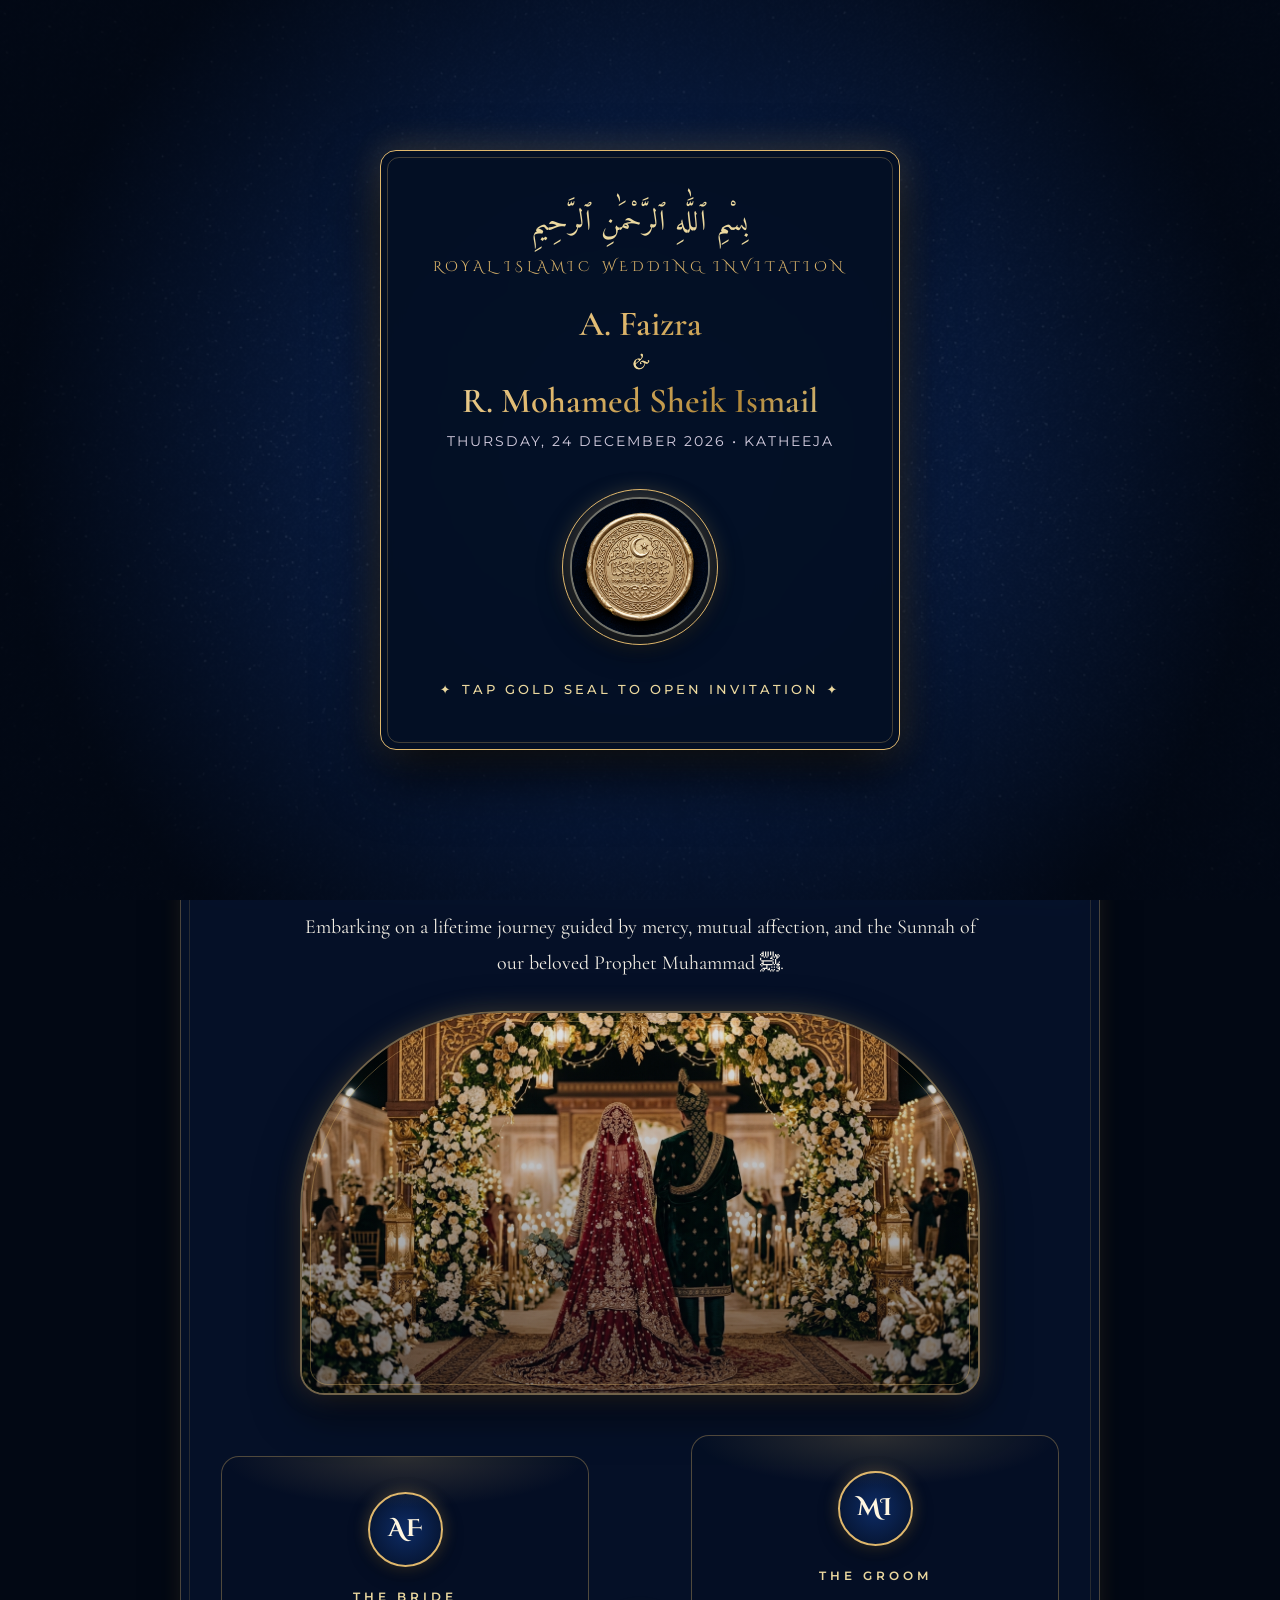
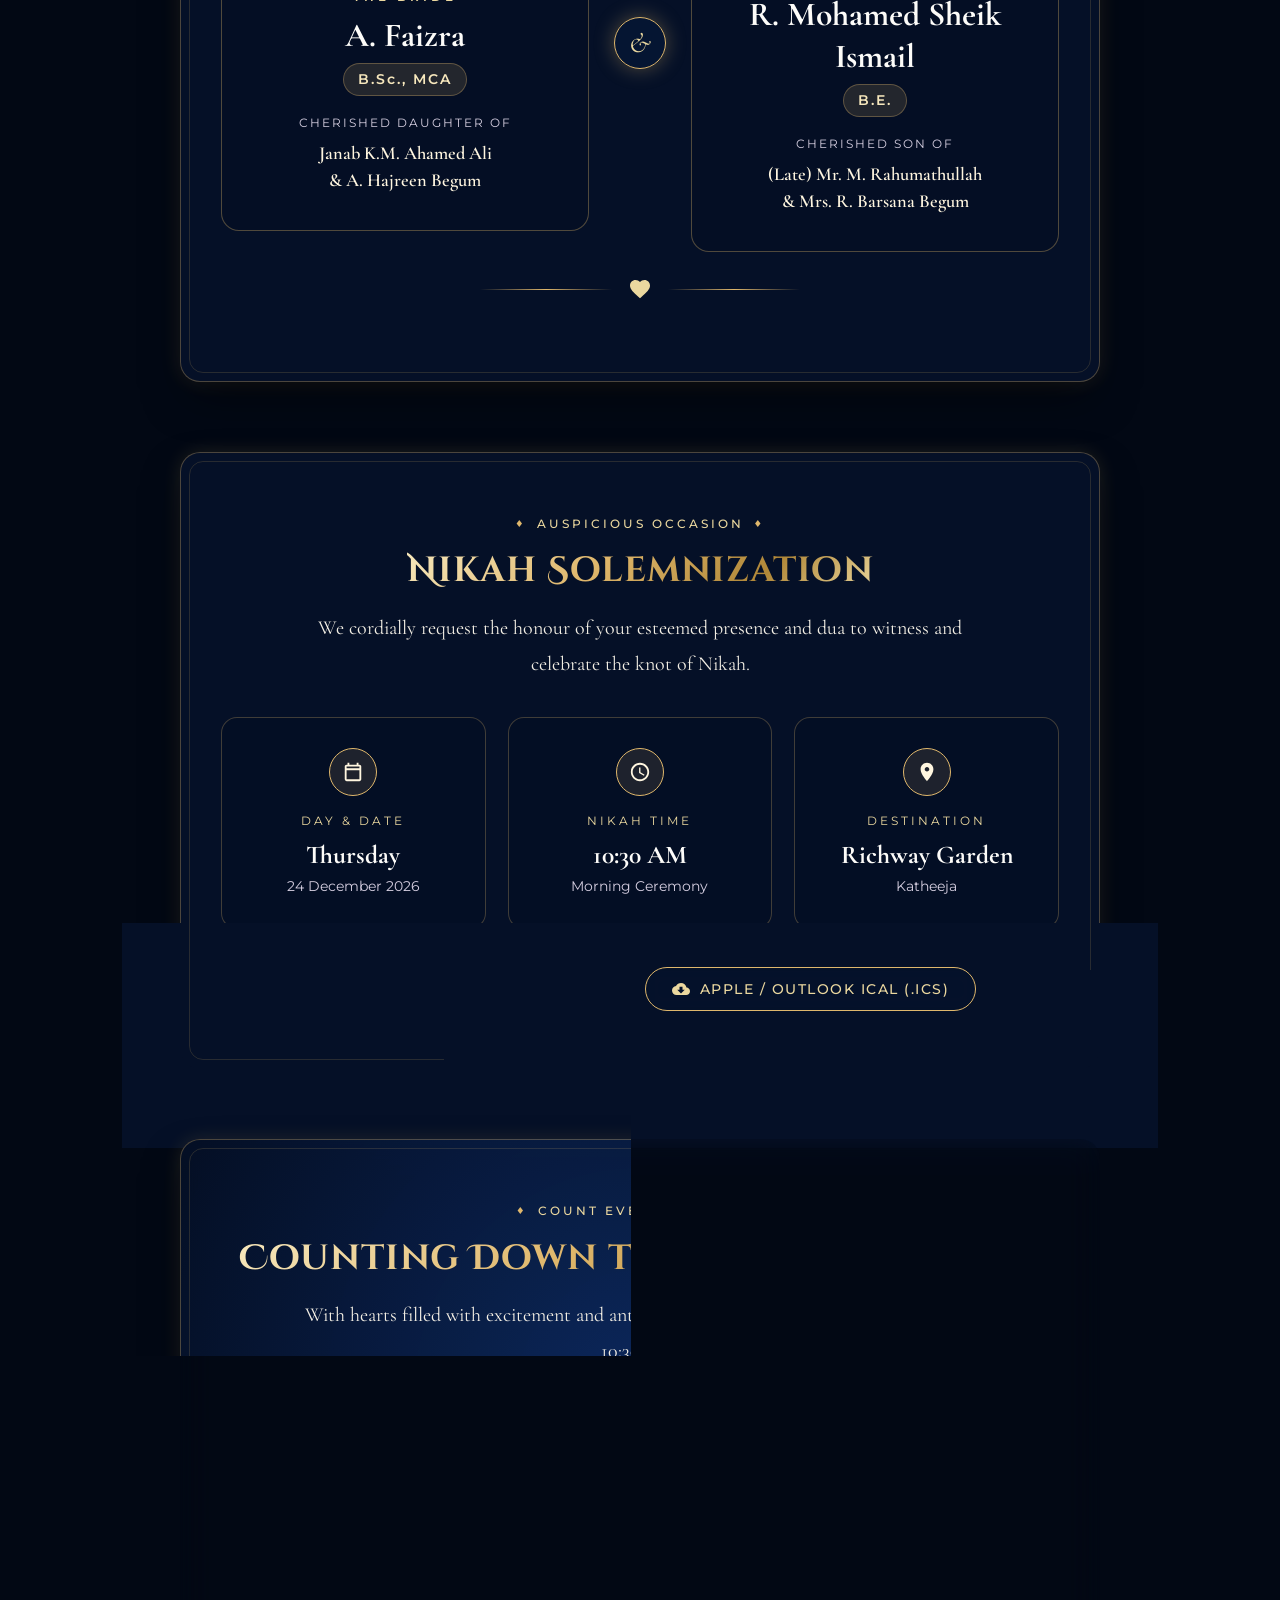
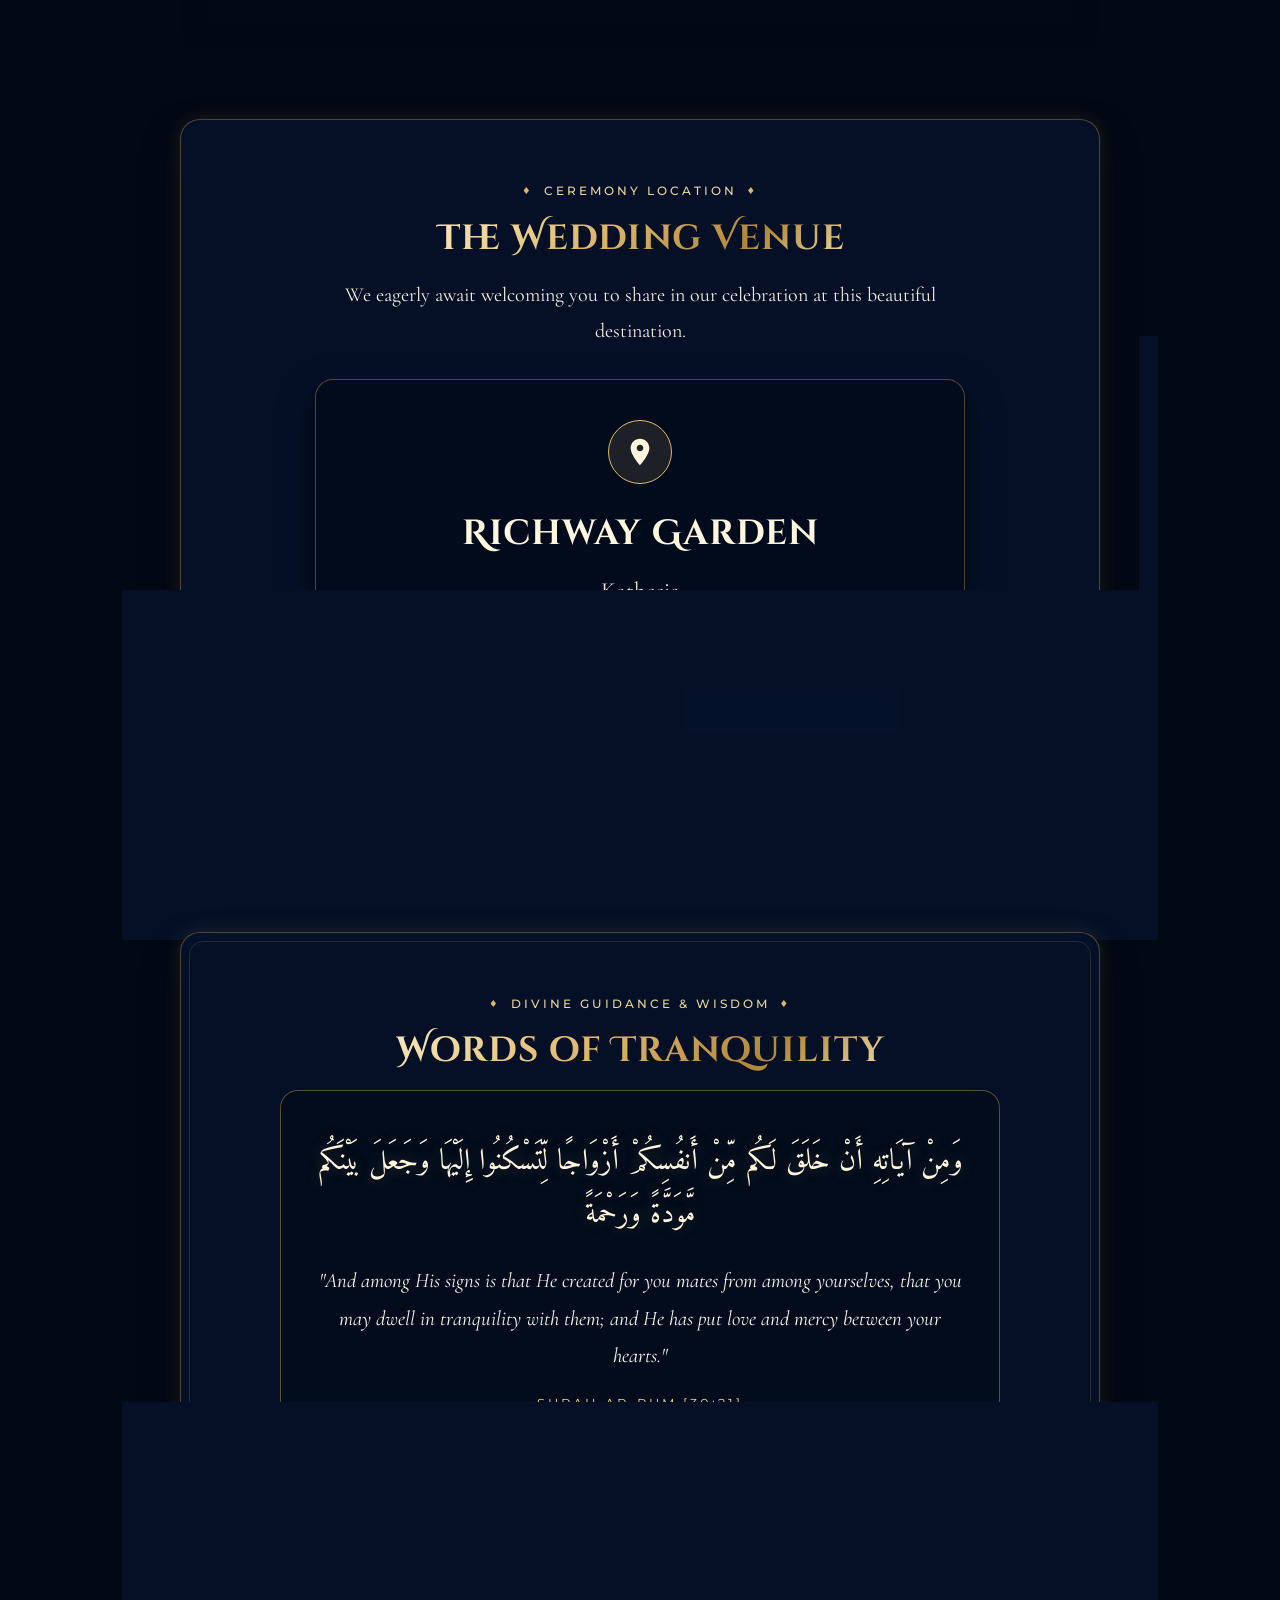
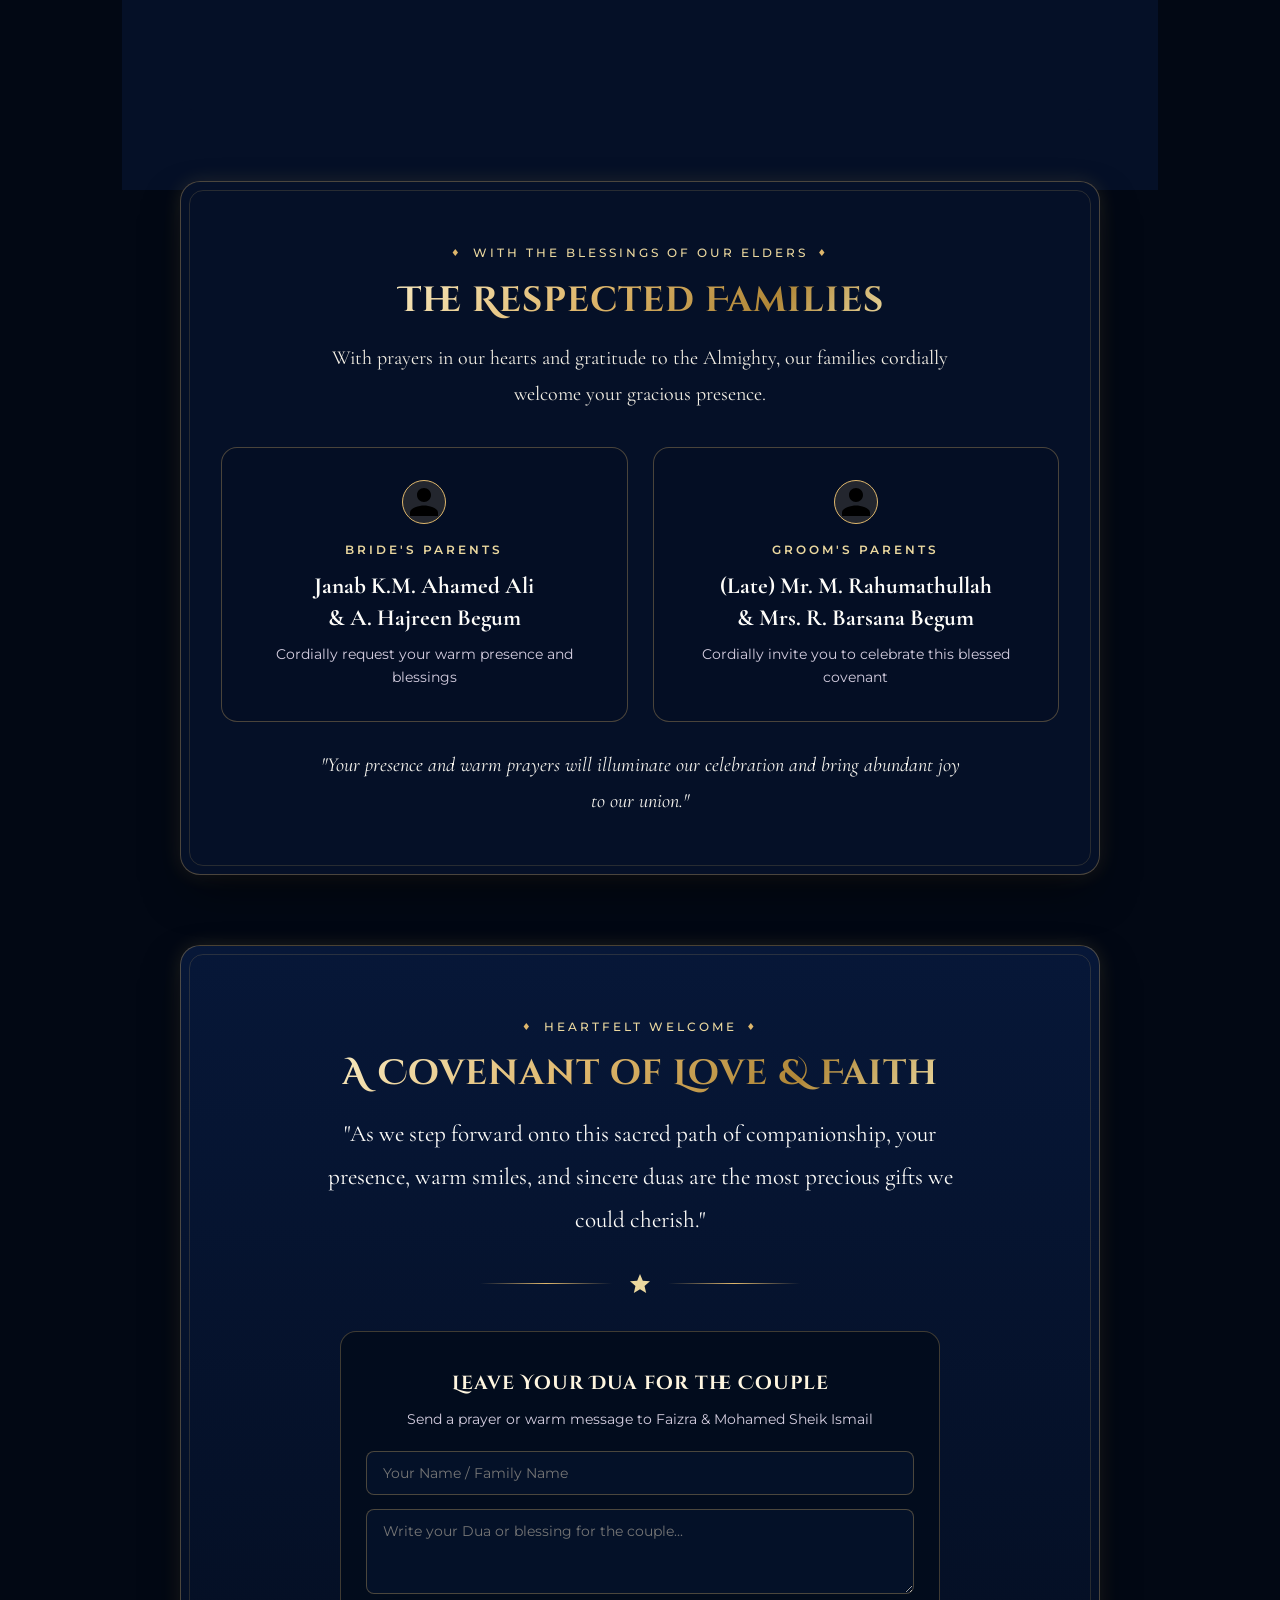
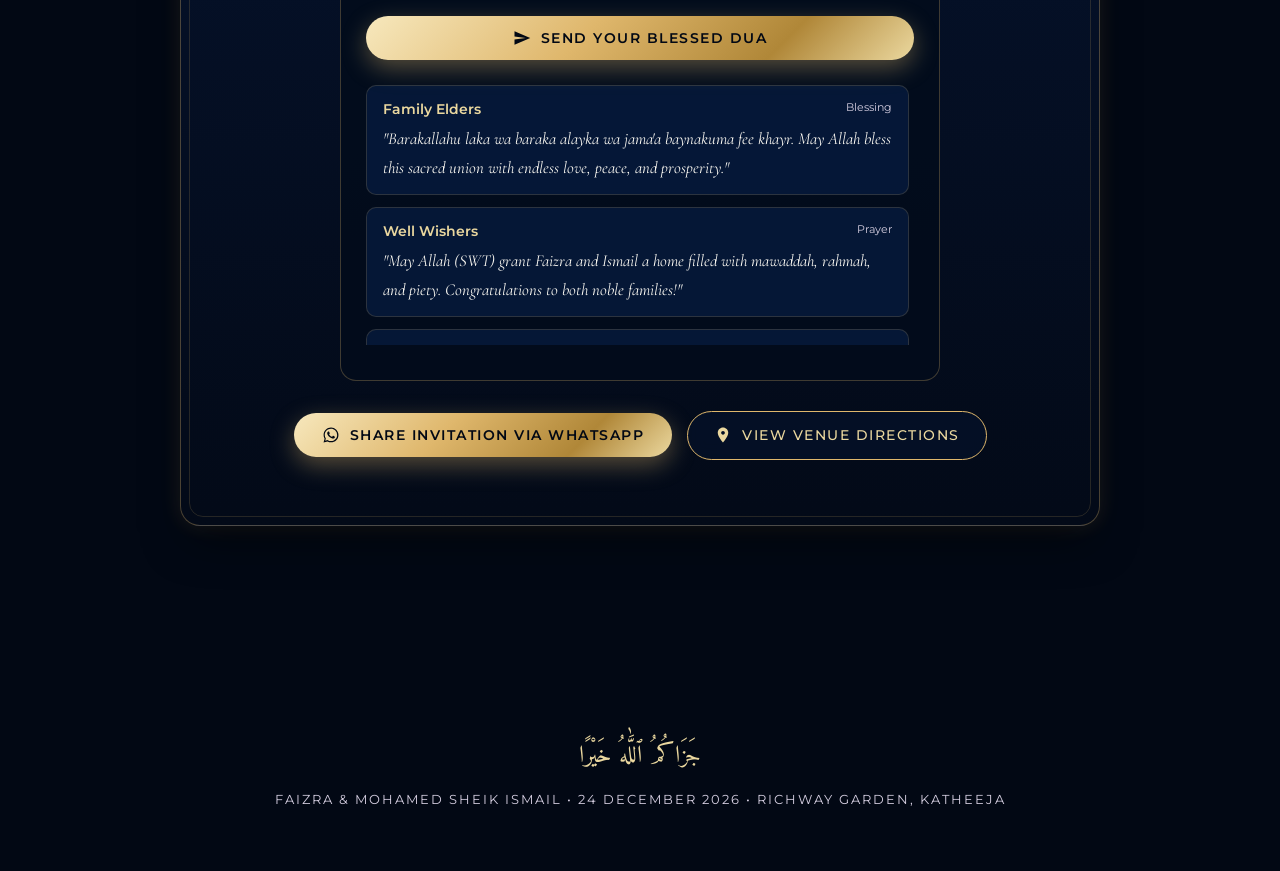
==== index.html @ 369d9fc8 "Update WhatsApp Open Graph preview metadata and image" ====
<!DOCTYPE html>
<html lang="en" dir="ltr">
<head>
  <meta charset="UTF-8">
  <meta name="viewport" content="width=device-width, initial-scale=1.0">
  <title>A. Faizra &amp; R. Mohamed Sheik Ismail | Wedding Invitation</title>
  
  <!-- Primary Meta Tags -->
  <meta name="title" content="A. Faizra &amp; R. Mohamed Sheik Ismail | Wedding Invitation">
  <meta name="description" content="With the blessings of Allah, we invite you to celebrate our Nikah on 24 December 2026 at 10:30 AM.">
  <meta name="theme-color" content="#031a14">

  <!-- Open Graph / WhatsApp / Facebook Preview Metadata -->
  <meta property="og:site_name" content="Faizra &amp; Mohamed Sheik Ismail Nikah Invitation">
  <meta property="og:type" content="website">
  <meta property="og:url" content="https://faizsheikinvitation.vercel.app/">
  <meta property="og:title" content="A. Faizra &amp; R. Mohamed Sheik Ismail | Wedding Invitation">
  <meta property="og:description" content="With the blessings of Allah, we invite you to celebrate our Nikah on 24 December 2026 at 10:30 AM.">
  <meta property="og:image" content="https://faizsheikinvitation.vercel.app/assets/og_preview.jpg">
  <meta property="og:image:secure_url" content="https://faizsheikinvitation.vercel.app/assets/og_preview.jpg">
  <meta property="og:image:type" content="image/jpeg">
  <meta property="og:image:width" content="1200">
  <meta property="og:image:height" content="675">
  <meta property="og:image:alt" content="A. Faizra &amp; R. Mohamed Sheik Ismail | Wedding Invitation">

  <!-- Twitter / X Card Metadata -->
  <meta name="twitter:card" content="summary_large_image">
  <meta name="twitter:url" content="https://faizsheikinvitation.vercel.app/">
  <meta name="twitter:title" content="A. Faizra &amp; R. Mohamed Sheik Ismail | Wedding Invitation">
  <meta name="twitter:description" content="With the blessings of Allah, we invite you to celebrate our Nikah on 24 December 2026 at 10:30 AM.">
  <meta name="twitter:image" content="https://faizsheikinvitation.vercel.app/assets/og_preview.jpg">

  <!-- Favicon & Touch Icon -->
  <link rel="icon" href="data:image/svg+xml,<svg xmlns=%22http://www.w3.org/2000/svg%22 viewBox=%220 0 100 100%22><text y=%22.9em%22 font-size=%2290%22>💍</text></svg>">
  <link rel="apple-touch-icon" href="https://faizsheikinvitation.vercel.app/assets/og_preview.jpg">

  <!-- Stylesheet -->
  <link rel="stylesheet" href="styles.css">
</head>
<body>

  <!-- Background Particle Dust Canvas -->
  <canvas id="gold-dust-canvas" aria-hidden="true"></canvas>

  <!-- Luxury Card Border Framing -->
  <div class="card-frame-outer" aria-hidden="true">
    <div class="card-frame-inner">
      <div class="corner-ornament corner-tl"></div>
      <div class="corner-ornament corner-tr"></div>
      <div class="corner-ornament corner-bl"></div>
      <div class="corner-ornament corner-br"></div>
    </div>
  </div>

  <!-- Top Action Bar (Language Switcher & Music Toggle) -->
  <header class="top-action-bar">
    <!-- Language Switcher Tabs: English | தமிழ் | العربية -->
    <div class="lang-switcher" role="tablist" aria-label="Language Selector">
      <button class="lang-tab active" data-lang="en" role="tab" aria-selected="true" type="button">English</button>
      <button class="lang-tab" data-lang="ta" role="tab" aria-selected="false" type="button">தமிழ்</button>
      <button class="lang-tab" data-lang="ar" role="tab" aria-selected="false" type="button">العربية</button>
    </div>

    <!-- Music On/Off Toggle -->
    <button id="music-toggle-btn" class="music-toggle-btn" aria-label="Toggle ambient wedding melody" type="button">
      <span class="music-icon-wrap" aria-hidden="true">
        <span class="sound-waves">
          <span class="sound-bar"></span>
          <span class="sound-bar"></span>
          <span class="sound-bar"></span>
        </span>
      </span>
      <span id="music-btn-text" data-i18n="music_play">Play Music</span>
    </button>
  </header>

  <!-- ==========================================================================
       OPENING EXPERIENCE: ROYAL WAX SEAL ENVELOPE (Tap to Open)
       ========================================================================== -->
  <div id="envelope-overlay" role="dialog" aria-modal="true" aria-label="Wedding Invitation Envelope">
    <div class="envelope-card">
      <div class="envelope-bismillah" lang="ar" dir="rtl">بِسْمِ ٱللَّٰهِ ٱلرَّحْمَٰنِ ٱلرَّحِيمِ</div>
      <p class="envelope-subtitle" data-i18n="envelope_subtitle">Royal Islamic Wedding Invitation</p>
      
      <div class="envelope-names">
        <span data-i18n="bride_name">A. Faizra</span>
        <span class="envelope-and">&amp;</span>
        <span data-i18n="groom_name">R. Mohamed Sheik Ismail</span>
      </div>
      
      <p class="envelope-date-preview" data-i18n="envelope_date_preview">Thursday, 24 December 2026 • Katheeja</p>

      <div class="wax-seal-wrapper" id="wax-seal-btn" role="button" tabindex="0" aria-label="Open the invitation card">
        <div class="wax-seal-pulse"></div>
        <img src="assets/blue_seal.jpg" alt="Royal Gold Nikah Seal" class="wax-seal-img" width="140" height="140">
      </div>

      <div class="wax-seal-tap-hint">
        <span>✦</span> <span data-i18n="envelope_tap_hint">Tap Gold Seal to Open Invitation</span> <span>✦</span>
      </div>
    </div>
  </div>

  <!-- ==========================================================================
       MAIN INVITATION CARD CONTAINER
       ========================================================================== -->
  <main class="invitation-main" id="invitation-content">

    <!-- ------------------------------------------------------------------------
         SECTION 1: BISMILLAH & ROYAL OPENING
         ------------------------------------------------------------------------ -->
    <section class="invitation-section hero-section reveal-item" id="section-bismillah">
      <div class="hero-arch-bg" aria-hidden="true"></div>

      <div class="bismillah-container">
        <!-- Authentic Arabic Bismillah Calligraphy -->
        <div class="bismillah-arabic" lang="ar" dir="rtl">
          بِسْمِ ٱللَّٰهِ ٱلرَّحْمَٰنِ ٱلرَّحِيمِ
        </div>
        <p class="bismillah-translation" data-i18n="bismillah_trans">
          "In the Name of Allah, the Most Gracious, the Most Merciful"
        </p>
      </div>

      <div class="ornate-divider" aria-hidden="true">
        <span class="ornate-line"></span>
        <span class="ornate-icon">
          <svg viewBox="0 0 24 24"><path d="M12,2L14.5,8.5L21,11L14.5,13.5L12,20L9.5,13.5L3,11L9.5,8.5L12,2Z"/></svg>
        </span>
        <span class="ornate-line"></span>
      </div>

      <p class="hero-proclamation" data-i18n="hero_proclamation">Solemnization of Sacred Matrimony</p>
      <h1 class="hero-main-title" data-i18n="hero_title">
        The Nikah Ceremony
      </h1>
      <p class="hero-calligraphy-subtitle" lang="ar" dir="rtl">
        بَارَكَ اللَّهُ لَكُمَا وَبَارَكَ عَلَيْكُمَا
      </p>

      <p class="hero-ceremony-announcement" data-i18n-html="hero_announcement">
        Under the divine benevolence of <strong>Allah (Subhanahu Wa Ta'ala)</strong> and with heartfelt blessings from our parents and elders, we joyfully invite you to grace the blessed Nikah of our beloved children.
      </p>
    </section>

    <!-- ------------------------------------------------------------------------
         SECTION 2: BRIDE & GROOM INTRODUCTION
         ------------------------------------------------------------------------ -->
    <section class="invitation-section reveal-item" id="section-couple">
      <div class="section-tag" data-i18n="couple_tag">The Blessed Couple</div>
      <h2 class="section-title">
        <span class="gold-gradient-text" data-i18n="couple_title">Two Souls United by Faith &amp; Love</span>
      </h2>
      <p class="section-description" data-i18n="couple_desc">
        Embarking on a lifetime journey guided by mercy, mutual affection, and the Sunnah of our beloved Prophet Muhammad ﷺ.
      </p>

      <!-- Couple Romantic Portrait under Floral Arch (Back Pose) -->
      <div class="couple-portrait-wrapper reveal-item">
        <div class="couple-portrait-arch-frame">
          <img src="assets/wedding_thumbnail.jpg" alt="Faizra & Mohamed Sheik Ismail - Muslim Couple Under Floral Arch" class="couple-portrait-img" loading="lazy">
          <div class="couple-portrait-overlay"></div>
          <div class="couple-portrait-border"></div>
        </div>
      </div>

      <div class="couple-showcase">
        <!-- Bride Card -->
        <article class="couple-card reveal-item delay-1">
          <div class="couple-card-arch-frame" aria-hidden="true"></div>
          <div class="monogram-circle">
            <span class="monogram-text">AF</span>
          </div>
          <p class="couple-role" data-i18n="bride_role">The Bride</p>
          <h3 class="couple-name" data-i18n="bride_name">A. Faizra</h3>
          <div class="couple-education">B.Sc., MCA</div>
          <p class="couple-parents-title" data-i18n="bride_parents_title">Cherished Daughter of</p>
          <p class="couple-parents" data-i18n-html="bride_parents">
            Janab K.M. Ahamed Ali<br>&amp; A. Hajreen Begum
          </p>
        </article>

        <!-- Elegant Union Connector -->
        <div class="couple-union-divider">
          <div class="couple-union-symbol" title="Blessed Union">&amp;</div>
        </div>

        <!-- Groom Card -->
        <article class="couple-card reveal-item delay-2">
          <div class="couple-card-arch-frame" aria-hidden="true"></div>
          <div class="monogram-circle">
            <span class="monogram-text">MI</span>
          </div>
          <p class="couple-role" data-i18n="groom_role">The Groom</p>
          <h3 class="couple-name" data-i18n="groom_name">R. Mohamed Sheik Ismail</h3>
          <div class="couple-education">B.E.</div>
          <p class="couple-parents-title" data-i18n="groom_parents_title">Cherished Son of</p>
          <p class="couple-parents" data-i18n-html="groom_parents">
            (Late) Mr. M. Rahumathullah<br>&amp; Mrs. R. Barsana Begum
          </p>
        </article>
      </div>

      <div class="ornate-divider" aria-hidden="true">
        <span class="ornate-line"></span>
        <span class="ornate-icon">
          <svg viewBox="0 0 24 24"><path d="M12 21.35l-1.45-1.32C5.4 15.36 2 12.28 2 8.5 2 5.42 4.42 3 7.5 3c1.74 0 3.41.81 4.5 2.09C13.09 3.81 14.76 3 16.5 3 19.58 3 22 5.42 22 8.5c0 3.78-3.4 6.86-8.55 11.54L12 21.35z"/></svg>
        </span>
        <span class="ornate-line"></span>
      </div>
    </section>

    <!-- ------------------------------------------------------------------------
         SECTION 3 & 4: NIKAH INVITATION, DATE & TIME
         ------------------------------------------------------------------------ -->
    <section class="invitation-section reveal-item" id="section-date-time">
      <div class="section-tag" data-i18n="event_tag">Auspicious Occasion</div>
      <h2 class="section-title">
        <span class="gold-gradient-text" data-i18n="event_title">Nikah Solemnization</span>
      </h2>
      <p class="section-description" data-i18n="event_desc">
        We cordially request the honour of your esteemed presence and dua to witness and celebrate the knot of Nikah.
      </p>

      <div class="event-details-grid">
        <!-- Date Card -->
        <div class="event-detail-card reveal-item delay-1">
          <div class="event-card-icon" aria-hidden="true">
            <svg viewBox="0 0 24 24"><path d="M19 4h-1V2h-2v2H8V2H6v2H5c-1.11 0-1.99.9-1.99 2L3 20a2 2 0 0 0 2 2h14c1.1 0 2-.9 2-2V6c0-1.1-.9-2-2-2zm0 16H5V10h14v10zm0-12H5V6h14v2z"/></svg>
          </div>
          <span class="event-card-label" data-i18n="card_day_date_label">Day &amp; Date</span>
          <div class="event-card-value" data-i18n="card_day_val">Thursday</div>
          <div class="event-card-subvalue" data-i18n="card_date_val">24 December 2026</div>
        </div>

        <!-- Time Card -->
        <div class="event-detail-card reveal-item delay-2">
          <div class="event-card-icon" aria-hidden="true">
            <svg viewBox="0 0 24 24"><path d="M11.99 2C6.47 2 2 6.48 2 12s4.47 10 9.99 10C17.52 22 22 17.52 22 12S17.52 2 11.99 2zM12 20c-4.42 0-8-3.58-8-8s3.58-8 8-8 8 3.58 8 8-3.58 8-8 8zm.5-13H11v6l5.25 3.15.75-1.23-4.5-2.67z"/></svg>
          </div>
          <span class="event-card-label" data-i18n="card_time_label">Nikah Time</span>
          <div class="event-card-value" data-i18n="card_time_val">10:30 AM</div>
          <div class="event-card-subvalue" data-i18n="card_time_sub">Morning Ceremony</div>
        </div>

        <!-- Venue Card (Overview) -->
        <div class="event-detail-card reveal-item delay-3">
          <div class="event-card-icon" aria-hidden="true">
            <svg viewBox="0 0 24 24"><path d="M12 2C8.13 2 5 5.13 5 9c0 5.25 7 13 7 13s7-7.75 7-13c0-3.87-3.13-7-7-7zm0 9.5c-1.38 0-2.5-1.12-2.5-2.5s1.12-2.5 2.5-2.5 2.5 1.12 2.5 2.5-1.12 2.5-2.5 2.5z"/></svg>
          </div>
          <span class="event-card-label" data-i18n="card_venue_label">Destination</span>
          <div class="event-card-value" data-i18n="venue_name">Richway Garden</div>
          <div class="event-card-subvalue" data-i18n="venue_location">Katheeja</div>
        </div>
      </div>

      <!-- Add to Calendar Buttons -->
      <div class="calendar-action-row">
        <a id="add-gcal-btn" class="btn-royal-gold" href="#" target="_blank" rel="noopener noreferrer">
          <svg width="18" height="18" viewBox="0 0 24 24" fill="currentColor" aria-hidden="true"><path d="M19 4h-1V2h-2v2H8V2H6v2H5c-1.11 0-1.99.9-1.99 2L3 20a2 2 0 0 0 2 2h14c1.1 0 2-.9 2-2V6c0-1.1-.9-2-2-2zm0 16H5V10h14v10zm-7-5h5v5h-5z"/></svg>
          <span data-i18n="btn_gcal">Add to Google Calendar</span>
        </a>

        <button id="download-ics-btn" class="btn-royal-outline" type="button">
          <svg width="18" height="18" viewBox="0 0 24 24" fill="currentColor" aria-hidden="true"><path d="M19.35 10.04C18.67 6.59 15.64 4 12 4 9.11 4 6.6 5.64 5.35 8.04 2.34 8.36 0 10.91 0 14c0 3.31 2.69 6 6 6h13c2.76 0 5-2.24 5-5 0-2.64-2.05-4.78-4.65-4.96zM17 13l-5 5-5-5h3V9h4v4h3z"/></svg>
          <span data-i18n="btn_ics">Apple / Outlook iCal (.ics)</span>
        </button>
      </div>
    </section>

    <!-- ------------------------------------------------------------------------
         SECTION 5: LIVE COUNTDOWN TO 24 DECEMBER 2026
         ------------------------------------------------------------------------ -->
    <section class="invitation-section countdown-section reveal-item" id="section-countdown">
      <div class="section-tag" data-i18n="countdown_tag">Count Every Moment</div>
      <h2 class="section-title">
        <span class="gold-gradient-text" data-i18n="countdown_title">Counting Down to the Blessed Hour</span>
      </h2>
      <p class="section-description" data-i18n="countdown_desc">
        With hearts filled with excitement and anticipation for Thursday, 24 December 2026 at 10:30 AM.
      </p>

      <div class="countdown-grid" role="timer" aria-label="Countdown to Nikah">
        <!-- Days -->
        <div class="countdown-box">
          <span class="countdown-num" id="count-days">00</span>
          <span class="countdown-label" data-i18n="count_days">Days</span>
        </div>
        <!-- Hours -->
        <div class="countdown-box">
          <span class="countdown-num" id="count-hours">00</span>
          <span class="countdown-label" data-i18n="count_hours">Hours</span>
        </div>
        <!-- Minutes -->
        <div class="countdown-box">
          <span class="countdown-num" id="count-minutes">00</span>
          <span class="countdown-label" data-i18n="count_minutes">Minutes</span>
        </div>
        <!-- Seconds -->
        <div class="countdown-box">
          <span class="countdown-num" id="count-seconds">00</span>
          <span class="countdown-label" data-i18n="count_seconds">Seconds</span>
        </div>
      </div>

      <p class="countdown-message" id="countdown-status-text" data-i18n="countdown_status">
        Until We Say "Qubool Hai" Insha'Allah
      </p>
    </section>

    <!-- ------------------------------------------------------------------------
         SECTION 6: VENUE SECTION WITH GOOGLE MAPS
         ------------------------------------------------------------------------ -->
    <section class="invitation-section reveal-item" id="section-venue">
      <div class="section-tag" data-i18n="venue_tag">Ceremony Location</div>
      <h2 class="section-title">
        <span class="gold-gradient-text" data-i18n="venue_section_title">The Wedding Venue</span>
      </h2>
      <p class="section-description" data-i18n="venue_desc">
        We eagerly await welcoming you to share in our celebration at this beautiful destination.
      </p>

      <div class="venue-showcase-box">
        <div class="venue-icon-large" aria-hidden="true">
          <svg viewBox="0 0 24 24"><path d="M12 2C8.13 2 5 5.13 5 9c0 5.25 7 13 7 13s7-7.75 7-13c0-3.87-3.13-7-7-7zm0 9.5c-1.38 0-2.5-1.12-2.5-2.5s1.12-2.5 2.5-2.5 2.5 1.12 2.5 2.5-1.12 2.5-2.5 2.5z"/></svg>
        </div>
        <h3 class="venue-name-highlight" data-i18n="venue_name">Richway Garden</h3>
        <p class="venue-location-text" data-i18n="venue_location">Katheeja</p>
        <span class="venue-timing-badge" data-i18n="venue_timing_badge">Thursday, 24 December 2026 • 10:30 AM Onwards</span>

        <div class="venue-actions">
          <a class="btn-royal-gold" 
             href="https://www.google.com/maps/search/?api=1&query=Richway+Garden+Katheeja" 
             target="_blank" 
             rel="noopener noreferrer" 
             id="open-maps-btn">
            <svg width="18" height="18" viewBox="0 0 24 24" fill="currentColor" aria-hidden="true"><path d="M20.5 3l-.16.03L15 5.1 9 3 3.36 4.9c-.21.07-.36.25-.36.48V20.5c0 .28.22.5.5.5l.16-.03L9 18.9l6 2.1 5.64-1.9c.21-.07.36-.25.36-.48V3.5c0-.28-.22-.5-.5-.5zM15 19l-6-2.11V5l6 2.11V19z"/></svg>
            <span data-i18n="btn_maps">Open in Google Maps</span>
          </a>

          <button class="btn-royal-outline" id="copy-address-btn" type="button">
            <svg width="18" height="18" viewBox="0 0 24 24" fill="currentColor" aria-hidden="true"><path d="M16 1H4c-1.1 0-2 .9-2 2v14h2V3h12V1zm3 4H8c-1.1 0-2 .9-2 2v14c0 1.1.9 2 2 2h11c1.1 0 2-.9 2-2V7c0-1.1-.9-2-2-2zm0 16H8V7h11v14z"/></svg>
            <span data-i18n="btn_copy_addr">Copy Address</span>
          </button>
        </div>
      </div>
    </section>

    <!-- ------------------------------------------------------------------------
         SECTION 7: ISLAMIC MARRIAGE QUOTE & DUA
         ------------------------------------------------------------------------ -->
    <section class="invitation-section reveal-item" id="section-dua">
      <div class="section-tag" data-i18n="quote_tag">Divine Guidance &amp; Wisdom</div>
      <h2 class="section-title">
        <span class="gold-gradient-text" data-i18n="quote_title">Words of Tranquility</span>
      </h2>

      <!-- Surah Ar-Rum 30:21 -->
      <div class="quran-quote-box">
        <p class="quran-arabic-text" lang="ar" dir="rtl">
          وَمِنْ آيَاتِهِ أَنْ خَلَقَ لَكُم مِّنْ أَنفُسِكُمْ أَزْوَاجًا لِّتَسْكُنُوا إِلَيْهَا وَجَعَلَ بَيْنَكُم مَّوَدَّةً وَرَحْمَةً
        </p>
        <p class="quran-translation" data-i18n="quran_translation">
          "And among His signs is that He created for you mates from among yourselves, that you may dwell in tranquility with them; and He has put love and mercy between your hearts."
        </p>
        <span class="quran-citation" data-i18n="quran_citation">— Surah Ar-Rum [30:21] —</span>
      </div>

      <!-- Prophetic Blessing Dua -->
      <div class="prophetic-dua-box">
        <p class="dua-arabic" lang="ar" dir="rtl">
          بَارَكَ اللَّهُ لَكَ وَبَارَكَ عَلَيْكَ وَجَمَعَ بَيْنَكُمَا فِي خَيْرٍ
        </p>
        <p class="dua-meaning" data-i18n="dua_meaning">
          "May Allah bless you, bestow His blessings upon you, and join you together in goodness and harmony."
        </p>
      </div>
    </section>

    <!-- ------------------------------------------------------------------------
         SECTION 8: FAMILY SECTION
         ------------------------------------------------------------------------ -->
    <section class="invitation-section reveal-item" id="section-family">
      <div class="section-tag" data-i18n="family_tag">With the Blessings of Our Elders</div>
      <h2 class="section-title">
        <span class="gold-gradient-text" data-i18n="family_title">The Respected Families</span>
      </h2>
      <p class="section-description" data-i18n="family_desc">
        With prayers in our hearts and gratitude to the Almighty, our families cordially welcome your gracious presence.
      </p>

      <div class="family-grid">
        <!-- Bride's Family -->
        <div class="family-pillar-card reveal-item delay-1">
          <div class="family-pillar-icon" aria-hidden="true">
            <svg viewBox="0 0 24 24"><path d="M12 12c2.21 0 4-1.79 4-4s-1.79-4-4-4-4 1.79-4 4 1.79 4 4 4zm0 2c-2.67 0-8 1.34-8 4v2h16v-2c0-2.66-5.33-4-8-4z"/></svg>
          </div>
          <p class="family-pillar-side" data-i18n="family_bride_side">Bride's Parents</p>
          <h3 class="family-pillar-names" data-i18n-html="bride_parents">
            Janab K.M. Ahamed Ali<br>&amp; A. Hajreen Begum
          </h3>
          <p class="family-pillar-relation" data-i18n="family_bride_rel">Cordially request your warm presence and blessings</p>
        </div>

        <!-- Groom's Family -->
        <div class="family-pillar-card reveal-item delay-2">
          <div class="family-pillar-icon" aria-hidden="true">
            <svg viewBox="0 0 24 24"><path d="M12 12c2.21 0 4-1.79 4-4s-1.79-4-4-4-4 1.79-4 4 1.79 4 4 4zm0 2c-2.67 0-8 1.34-8 4v2h16v-2c0-2.66-5.33-4-8-4z"/></svg>
          </div>
          <p class="family-pillar-side" data-i18n="family_groom_side">Groom's Parents</p>
          <h3 class="family-pillar-names" data-i18n-html="groom_parents">
            (Late) Mr. M. Rahumathullah<br>&amp; Mrs. R. Barsana Begum
          </h3>
          <p class="family-pillar-relation" data-i18n="family_groom_rel">Cordially invite you to celebrate this blessed covenant</p>
        </div>
      </div>

      <p class="family-warm-invitation" data-i18n="family_invitation_msg">
        "Your presence and warm prayers will illuminate our celebration and bring abundant joy to our union."
      </p>
    </section>

    <!-- ------------------------------------------------------------------------
         SECTION 9: BEAUTIFUL FINAL INVITATION WITH HEARTFELT MESSAGE & DUA CORNER
         ------------------------------------------------------------------------ -->
    <section class="invitation-section final-invitation-section reveal-item" id="section-final">
      <div class="section-tag" data-i18n="final_tag">Heartfelt Welcome</div>
      <h2 class="section-title">
        <span class="gold-gradient-text" data-i18n="final_title">A Covenant of Love &amp; Faith</span>
      </h2>

      <p class="final-message-quote" data-i18n="final_quote">
        "As we step forward onto this sacred path of companionship, your presence, warm smiles, and sincere duas are the most precious gifts we could cherish."
      </p>

      <div class="ornate-divider" aria-hidden="true">
        <span class="ornate-line"></span>
        <span class="ornate-icon">
          <svg viewBox="0 0 24 24"><path d="M12 2L9.19 8.63 2 9.24l5.46 4.73L5.82 21 12 17.27 18.18 21l-1.64-7.03L22 9.24l-7.19-.61L12 2z"/></svg>
        </span>
        <span class="ornate-line"></span>
      </div>

      <!-- Guest Dua Corner / Blessings Book -->
      <div class="blessings-interactive-box">
        <h4 data-i18n="guestbook_title">Leave Your Dua for the Couple</h4>
        <p data-i18n="guestbook_sub">Send a prayer or warm message to Faizra &amp; Mohamed Sheik Ismail</p>

        <form id="blessing-form">
          <div class="blessing-form-group">
            <input type="text" id="guest-name" class="blessing-input" placeholder="Your Name / Family Name" required>
          </div>
          <div class="blessing-form-group">
            <textarea id="guest-dua" class="blessing-textarea" placeholder="Write your Dua or blessing for the couple..." required></textarea>
          </div>
          <button type="submit" class="btn-royal-gold" style="width: 100%; justify-content: center;">
            <svg width="18" height="18" viewBox="0 0 24 24" fill="currentColor" aria-hidden="true"><path d="M2.01 21L23 12 2.01 3 2 10l15 2-15 2z"/></svg>
            <span data-i18n="btn_send_dua">Send Your Blessed Dua</span>
          </button>
        </form>

        <div class="blessings-feed" id="blessings-feed" aria-live="polite">
          <!-- Populated dynamically by script.js -->
        </div>
      </div>

      <!-- Final Action Buttons: WhatsApp Share & Add to Calendar -->
      <div class="final-buttons-row">
        <button class="btn-royal-gold" id="share-whatsapp-btn" type="button">
          <svg width="18" height="18" viewBox="0 0 24 24" fill="currentColor" aria-hidden="true"><path d="M12.04 2c-5.46 0-9.91 4.45-9.91 9.91 0 1.75.46 3.45 1.32 4.95L2.05 22l5.25-1.38c1.45.79 3.08 1.21 4.74 1.21 5.46 0 9.91-4.45 9.91-9.91 0-2.65-1.03-5.14-2.9-7.01A9.816 9.816 0 0 0 12.04 2zm0 18.15c-1.5 0-2.97-.4-4.26-1.16l-.31-.18-3.16.83.84-3.08-.2-.32a8.18 8.18 0 0 1-1.25-4.33c0-4.54 3.7-8.24 8.24-8.24 2.2 0 4.27.86 5.82 2.42a8.18 8.18 0 0 1 2.41 5.83c.01 4.54-3.69 8.23-8.23 8.23zm4.51-6.18c-.25-.12-1.47-.72-1.7-.81-.23-.08-.39-.12-.56.12-.17.25-.64.81-.79.97-.14.17-.29.19-.54.06-.25-.12-1.05-.39-2-1.23-.74-.66-1.25-1.48-1.39-1.73-.14-.25-.02-.38.11-.5.11-.11.25-.29.37-.43.12-.14.17-.25.25-.41.08-.17.04-.31-.02-.43s-.56-1.34-.76-1.84c-.2-.48-.41-.42-.56-.43h-.48c-.17 0-.44.06-.67.31-.23.25-.88.86-.88 2.1 0 1.24.9 2.44 1.03 2.61.12.17 1.77 2.7 4.29 3.78.6.26 1.07.41 1.44.53.6.19 1.15.16 1.59.1.48-.07 1.47-.6 1.68-1.18.21-.58.21-1.07.14-1.18-.06-.11-.23-.17-.48-.29z"/></svg>
          <span data-i18n="btn_share_wa">Share Invitation via WhatsApp</span>
        </button>

        <a class="btn-royal-outline" href="#section-venue">
          <svg width="18" height="18" viewBox="0 0 24 24" fill="currentColor" aria-hidden="true"><path d="M12 2C8.13 2 5 5.13 5 9c0 5.25 7 13 7 13s7-7.75 7-13c0-3.87-3.13-7-7-7zm0 9.5c-1.38 0-2.5-1.12-2.5-2.5s1.12-2.5 2.5-2.5 2.5 1.12 2.5 2.5-1.12 2.5-2.5 2.5z"/></svg>
          <span data-i18n="btn_view_venue">View Venue Directions</span>
        </a>
      </div>
    </section>

  </main>

  <!-- ==========================================================================
       FOOTER
       ========================================================================== -->
  <footer class="invitation-footer">
    <div class="footer-bismillah" lang="ar" dir="rtl">
      جَزَاكُمُ ٱللَّٰهُ خَيْرًا
    </div>
    <p class="footer-copy" data-i18n="footer_copy">
      Faizra &amp; Mohamed Sheik Ismail • 24 December 2026 • Richway Garden, Katheeja
    </p>
  </footer>

  <!-- Scripts -->
  <script src="script.js"></script>
</body>
</html>
---- styles.css ----
/* ==========================================================================
   LUXURY ISLAMIC NIKAH INVITATION - STYLESHEET (ROYAL SAPPHIRE BLUE THEME)
   Bride: A. Faizra (B.Sc., MCA)
   Groom: R. Mohamed Sheik Ismail (B.E.)
   Date: Thursday, 24 December 2026 • 10:30 AM
   Venue: Katheeja Mahal, Adirampattinam
   Palette: Royal Sapphire Blue, Midnight Lapis, Champagne Gold, Ivory/Cream
   ========================================================================== */

/* --- Google Fonts Import --- */
@import url('https://fonts.googleapis.com/css2?family=Amiri:ital,wght@0,400;0,700;1,400&family=Cinzel+Decorative:wght@400;600;700;900&family=Cormorant+Garamond:ital,wght@0,300;0,400;0,600;0,700;1,400&family=Montserrat:wght@200;300;400;500;600;700&family=Noto+Serif+Tamil:wght@300;400;600;700&display=swap');

/* --- Design Tokens & Variables --- */
:root {
  /* Royal Blue & Midnight Lapis Palette */
  --blue-deepest: #020814;
  --blue-night: #040e22;
  --blue-dark: #071736;
  --blue-base: #0a214d;
  --blue-medium: #0e2e6b;
  --blue-accent: #154294;
  --blue-surface: rgba(7, 23, 54, 0.76);
  --blue-glass: rgba(10, 33, 77, 0.58);
  --blue-glass-card: rgba(6, 19, 44, 0.84);

  /* Gold & Champagne Palette */
  --gold-primary: #dfb76c;
  --gold-champagne: #ebd89f;
  --gold-light: #f7e8bd;
  --gold-pale: #fff6e0;
  --gold-bronze: #b08738;
  --gold-deep: #7a5818;
  --gold-glow: rgba(223, 183, 108, 0.38);
  --gold-glow-soft: rgba(235, 216, 159, 0.2);
  --gold-gradient: linear-gradient(135deg, #f7e8bd 0%, #dfb76c 40%, #b08738 75%, #ebd89f 100%);
  --gold-gradient-subtle: linear-gradient(135deg, rgba(247, 232, 189, 0.16) 0%, rgba(223, 183, 108, 0.08) 50%, rgba(176, 135, 56, 0.16) 100%);
  --gold-gradient-border: linear-gradient(135deg, #b08738, #f7e8bd 30%, #dfb76c 60%, #7a5818);

  /* Ivory & Cream Palette */
  --ivory-white: #fdfcf9;
  --ivory-cream: #f8f6f0;
  --ivory-warm: #f2eee4;
  --ivory-muted: #d5cee0;
  --ivory-subtle: rgba(248, 246, 240, 0.78);

  /* Typography */
  --font-royal: 'Cinzel Decorative', Georgia, serif;
  --font-serif: 'Cormorant Garamond', Garamond, Georgia, serif;
  --font-arabic: 'Amiri', 'Traditional Arabic', serif;
  --font-sans: 'Montserrat', system-ui, -apple-system, sans-serif;

  /* Shadows & Depth */
  --shadow-gold: 0 10px 35px -5px rgba(223, 183, 108, 0.24);
  --shadow-card: 0 20px 45px -10px rgba(0, 0, 0, 0.55), 0 0 20px rgba(223, 183, 108, 0.14);
  --shadow-elevation: 0 30px 60px rgba(0, 0, 0, 0.7), 0 0 40px rgba(223, 183, 108, 0.18);

  /* Transitions */
  --ease-royal: cubic-bezier(0.25, 1, 0.35, 1);
  --transition-smooth: all 0.5s var(--ease-royal);
}

/* --- Base & Reset --- */
*, *::before, *::after {
  box-sizing: border-box;
  margin: 0;
  padding: 0;
}

html {
  font-size: 16px;
  scroll-behavior: smooth;
  background-color: var(--blue-deepest);
  color: var(--ivory-cream);
  overflow-x: hidden;
  -webkit-font-smoothing: antialiased;
  -moz-osx-font-smoothing: grayscale;
}

body {
  font-family: var(--font-sans);
  background: var(--blue-deepest);
  background-image: 
    radial-gradient(ellipse at 50% 0%, rgba(21, 66, 148, 0.35) 0%, transparent 70%),
    radial-gradient(ellipse at 50% 100%, rgba(10, 33, 77, 0.45) 0%, transparent 70%),
    url('assets/blue_texture.jpg');
  background-repeat: repeat;
  background-size: cover;
  background-attachment: fixed;
  color: var(--ivory-cream);
  min-height: 100vh;
  line-height: 1.7;
  position: relative;
  overflow-x: hidden;
}

/* Custom Scrollbar */
::-webkit-scrollbar {
  width: 8px;
}
::-webkit-scrollbar-track {
  background: var(--blue-deepest);
}
::-webkit-scrollbar-thumb {
  background: linear-gradient(to bottom, var(--gold-deep), var(--gold-primary), var(--gold-deep));
  border-radius: 4px;
}
::-webkit-scrollbar-thumb:hover {
  background: var(--gold-primary);
}

/* Canvas Particle Background */
#gold-dust-canvas {
  position: fixed;
  top: 0;
  left: 0;
  width: 100%;
  height: 100%;
  pointer-events: none;
  z-index: 1;
  opacity: 0.85;
}

/* Page Frame Border - Digital Card Aesthetic */
.card-frame-outer {
  position: fixed;
  top: 10px;
  left: 10px;
  right: 10px;
  bottom: 10px;
  border: 1px solid rgba(223, 183, 108, 0.3);
  pointer-events: none;
  z-index: 90;
  transition: var(--transition-smooth);
}

.card-frame-inner {
  position: absolute;
  top: 4px;
  left: 4px;
  right: 4px;
  bottom: 4px;
  border: 1px solid rgba(223, 183, 108, 0.14);
}

.corner-ornament {
  position: absolute;
  width: 28px;
  height: 28px;
  border: 2px solid var(--gold-primary);
}

.corner-tl { top: -2px; left: -2px; border-right: none; border-bottom: none; }
.corner-tr { top: -2px; right: -2px; border-left: none; border-bottom: none; }
.corner-bl { bottom: -2px; left: -2px; border-right: none; border-top: none; }
.corner-br { bottom: -2px; right: -2px; border-left: none; border-top: none; }

/* ==========================================================================
   TOP AUDIO & LANGUAGE NAVIGATION BAR
   ========================================================================== */
.top-action-bar {
  position: fixed;
  top: 18px;
  left: 24px;
  right: 24px;
  z-index: 99;
  display: flex;
  align-items: center;
  justify-content: space-between;
  gap: 12px;
  pointer-events: none;
}

.top-action-bar > * {
  pointer-events: auto;
}

/* Elegant Segmented Language Switcher */
.lang-switcher {
  display: inline-flex;
  align-items: center;
  background: rgba(4, 15, 36, 0.88);
  border: 1px solid var(--gold-primary);
  border-radius: 30px;
  padding: 3px;
  box-shadow: 0 4px 15px rgba(0, 0, 0, 0.45), 0 0 12px rgba(223, 183, 108, 0.28);
  backdrop-filter: blur(10px);
  transition: var(--transition-smooth);
}

.lang-tab {
  background: transparent;
  border: none;
  color: var(--gold-champagne);
  font-family: var(--font-sans);
  font-size: 0.82rem;
  font-weight: 500;
  letter-spacing: 0.5px;
  padding: 7px 16px;
  border-radius: 22px;
  cursor: pointer;
  transition: all 0.3s cubic-bezier(0.2, 0.8, 0.2, 1);
  white-space: nowrap;
}

.lang-tab:hover {
  color: var(--ivory-white);
  background: rgba(223, 183, 108, 0.12);
}

.lang-tab.active {
  background: var(--gold-gradient);
  color: var(--blue-deepest);
  font-weight: 700;
  box-shadow: 0 2px 10px rgba(223, 183, 108, 0.5);
  transform: scale(1.02);
}

.lang-tab[data-lang="ta"] {
  font-family: 'Noto Serif Tamil', var(--font-sans);
  font-size: 0.84rem;
}

.lang-tab[data-lang="ar"] {
  font-family: var(--font-arabic), serif;
  font-size: 0.95rem;
  font-weight: 700;
}

.music-toggle-btn {
  background: rgba(6, 19, 44, 0.88);
  border: 1px solid var(--gold-primary);
  border-radius: 40px;
  padding: 8px 18px;
  color: var(--gold-pale);
  font-family: var(--font-sans);
  font-size: 0.8rem;
  font-weight: 500;
  letter-spacing: 1px;
  text-transform: uppercase;
  display: flex;
  align-items: center;
  gap: 10px;
  cursor: pointer;
  box-shadow: 0 4px 15px rgba(0, 0, 0, 0.45), 0 0 10px rgba(223, 183, 108, 0.28);
  backdrop-filter: blur(8px);
  transition: all 0.3s ease;
}

.music-toggle-btn:hover {
  background: var(--gold-primary);
  color: var(--blue-deepest);
  box-shadow: 0 4px 20px rgba(223, 183, 108, 0.55);
  transform: translateY(-2px);
}

.music-icon-wrap {
  width: 18px;
  height: 18px;
  display: flex;
  align-items: center;
  justify-content: center;
}

.sound-waves {
  display: inline-flex;
  align-items: flex-end;
  gap: 2px;
  height: 14px;
}

.sound-bar {
  width: 2.5px;
  background: currentColor;
  border-radius: 1px;
  height: 3px;
  transition: height 0.2s ease;
}

.music-playing .sound-bar:nth-child(1) {
  animation: soundBounce 1s infinite ease-in-out;
}
.music-playing .sound-bar:nth-child(2) {
  animation: soundBounce 1s infinite ease-in-out 0.2s;
}
.music-playing .sound-bar:nth-child(3) {
  animation: soundBounce 1s infinite ease-in-out 0.4s;
}

@keyframes soundBounce {
  0%, 100% { height: 4px; }
  50% { height: 14px; }
}

/* ==========================================================================
   OPENING ENVELOPE / WAX SEAL COVER OVERLAY
   ========================================================================== */
#envelope-overlay {
  position: fixed;
  inset: 0;
  background: radial-gradient(circle at center, #0a214d 0%, #020814 90%);
  background-image: 
    radial-gradient(circle at center, rgba(14, 46, 107, 0.82) 0%, rgba(2, 8, 20, 0.96) 80%),
    url('assets/blue_texture.jpg');
  background-size: cover;
  background-position: center;
  z-index: 1000;
  display: flex;
  align-items: center;
  justify-content: center;
  transition: opacity 1.2s var(--ease-royal), transform 1.2s var(--ease-royal), visibility 1.2s;
  overflow: hidden;
}

#envelope-overlay.opened {
  opacity: 0;
  transform: scale(1.08);
  pointer-events: none;
  visibility: hidden;
}

.envelope-card {
  position: relative;
  max-width: 520px;
  width: 90%;
  padding: 48px 32px;
  background: rgba(4, 15, 36, 0.94);
  border: 1px solid var(--gold-primary);
  border-radius: 16px;
  text-align: center;
  box-shadow: 0 25px 60px rgba(0, 0, 0, 0.85), 0 0 35px rgba(223, 183, 108, 0.28);
  backdrop-filter: blur(12px);
  animation: cardFloat 6s ease-in-out infinite;
}

@keyframes cardFloat {
  0%, 100% { transform: translateY(0); }
  50% { transform: translateY(-8px); }
}

.envelope-card::before {
  content: '';
  position: absolute;
  inset: 6px;
  border: 1px solid rgba(223, 183, 108, 0.28);
  border-radius: 12px;
  pointer-events: none;
}

.envelope-bismillah {
  font-family: var(--font-arabic);
  font-size: 1.8rem;
  color: var(--gold-champagne);
  margin-bottom: 8px;
  letter-spacing: 1px;
}

.envelope-subtitle {
  font-family: var(--font-royal);
  font-size: 0.85rem;
  color: var(--gold-primary);
  letter-spacing: 4px;
  text-transform: uppercase;
  margin-bottom: 24px;
}

.envelope-names {
  font-family: var(--font-serif);
  font-size: 2.2rem;
  font-weight: 600;
  color: var(--ivory-white);
  line-height: 1.2;
  margin-bottom: 8px;
  background: var(--gold-gradient);
  -webkit-background-clip: text;
  -webkit-text-fill-color: transparent;
}

.envelope-and {
  font-family: var(--font-serif);
  font-style: italic;
  font-size: 1.4rem;
  color: var(--gold-champagne);
  display: block;
  margin: 4px 0;
  -webkit-text-fill-color: var(--gold-champagne);
}

.envelope-date-preview {
  font-size: 0.85rem;
  color: var(--ivory-muted);
  letter-spacing: 2px;
  text-transform: uppercase;
  margin-bottom: 34px;
}

.wax-seal-wrapper {
  position: relative;
  display: inline-block;
  cursor: pointer;
  margin: 10px auto 20px;
  transition: transform 0.4s var(--ease-royal);
}

.wax-seal-wrapper:hover {
  transform: scale(1.06);
}

.wax-seal-img {
  width: 140px;
  height: 140px;
  border-radius: 50%;
  object-fit: cover;
  box-shadow: 0 10px 30px rgba(0, 0, 0, 0.65), 0 0 25px rgba(223, 183, 108, 0.42);
  display: block;
  border: 2px solid rgba(247, 232, 189, 0.45);
}

.wax-seal-pulse {
  position: absolute;
  inset: -8px;
  border-radius: 50%;
  border: 1px solid var(--gold-primary);
  animation: sealPulse 2.5s infinite;
  pointer-events: none;
}

@keyframes sealPulse {
  0% { transform: scale(0.95); opacity: 0.8; }
  50% { transform: scale(1.12); opacity: 0; }
  100% { transform: scale(0.95); opacity: 0; }
}

.wax-seal-tap-hint {
  font-size: 0.8rem;
  font-weight: 500;
  letter-spacing: 3px;
  text-transform: uppercase;
  color: var(--gold-champagne);
  display: flex;
  align-items: center;
  justify-content: center;
  gap: 8px;
  margin-top: 14px;
}

.wax-seal-tap-hint span {
  display: inline-block;
  animation: pulseGentle 2s infinite ease-in-out;
}

@keyframes pulseGentle {
  0%, 100% { opacity: 0.6; transform: translateY(0); }
  50% { opacity: 1; transform: translateY(-2px); }
}

/* ==========================================================================
   MAIN CONTAINER & SECTIONS
   ========================================================================== */
.invitation-main {
  position: relative;
  z-index: 10;
  max-width: 960px;
  margin: 0 auto;
  padding: 60px 20px 100px;
}

/* Section Common Styling */
.invitation-section {
  position: relative;
  margin-bottom: 70px;
  border-radius: 20px;
  padding: 55px 40px;
  background: var(--blue-glass-card);
  border: 1px solid rgba(223, 183, 108, 0.32);
  box-shadow: var(--shadow-card);
  backdrop-filter: blur(16px);
  text-align: center;
  overflow: hidden;
  transition: transform 0.6s var(--ease-royal), box-shadow 0.6s var(--ease-royal);
}

.invitation-section:hover {
  box-shadow: var(--shadow-elevation);
  border-color: rgba(223, 183, 108, 0.48);
}

/* Inner decorative line */
.invitation-section::after {
  content: '';
  position: absolute;
  inset: 8px;
  border: 1px solid rgba(223, 183, 108, 0.16);
  border-radius: 14px;
  pointer-events: none;
}

/* Section Header Typography */
.section-tag {
  display: inline-flex;
  align-items: center;
  gap: 10px;
  font-size: 0.75rem;
  letter-spacing: 3px;
  text-transform: uppercase;
  color: var(--gold-champagne);
  margin-bottom: 14px;
  font-weight: 500;
}

.section-tag::before,
.section-tag::after {
  content: '♦';
  font-size: 0.6rem;
  color: var(--gold-primary);
}

.section-title {
  font-family: var(--font-royal);
  font-size: 2.2rem;
  font-weight: 600;
  color: var(--ivory-white);
  line-height: 1.3;
  margin-bottom: 16px;
  letter-spacing: 1px;
}

.gold-gradient-text {
  background: var(--gold-gradient);
  -webkit-background-clip: text;
  -webkit-text-fill-color: transparent;
  display: inline-block;
}

.section-description {
  font-family: var(--font-serif);
  font-size: 1.25rem;
  color: var(--ivory-warm);
  max-width: 680px;
  margin: 0 auto 30px;
  line-height: 1.8;
}

/* Filigree Islamic Arch Divider */
.ornate-divider {
  display: flex;
  align-items: center;
  justify-content: center;
  gap: 16px;
  margin: 25px auto;
  max-width: 320px;
}

.ornate-line {
  flex: 1;
  height: 1px;
  background: linear-gradient(90deg, transparent, var(--gold-primary), transparent);
}

.ornate-icon {
  color: var(--gold-champagne);
  display: flex;
  align-items: center;
}

.ornate-icon svg {
  width: 24px;
  height: 24px;
  fill: currentColor;
}

/* ==========================================================================
   SECTION 1: HERO & BISMILLAH
   ========================================================================== */
.hero-section {
  padding: 70px 30px 65px;
  background: linear-gradient(180deg, rgba(7, 24, 58, 0.94) 0%, rgba(3, 10, 24, 0.97) 100%);
  position: relative;
  text-align: center;
}

.hero-arch-bg {
  position: absolute;
  inset: 0;
  background-image: url('assets/blue_hero_arch.jpg');
  background-position: center top;
  background-size: cover;
  opacity: 0.18;
  mix-blend-mode: luminosity;
  pointer-events: none;
}

.bismillah-container {
  position: relative;
  margin-bottom: 25px;
}

.bismillah-arabic {
  font-family: var(--font-arabic);
  font-size: 2.8rem;
  font-weight: 700;
  line-height: 1.4;
  color: var(--gold-pale);
  text-shadow: 0 0 25px rgba(223, 183, 108, 0.42);
  margin-bottom: 8px;
  direction: rtl;
}

.bismillah-translation {
  font-family: var(--font-serif);
  font-style: italic;
  font-size: 1.1rem;
  color: var(--gold-champagne);
  letter-spacing: 0.5px;
}

.hero-proclamation {
  font-size: 0.8rem;
  font-weight: 500;
  letter-spacing: 4px;
  text-transform: uppercase;
  color: var(--gold-champagne);
  margin-bottom: 18px;
}

.hero-main-title {
  font-family: var(--font-royal);
  font-size: 3rem;
  font-weight: 700;
  letter-spacing: 2px;
  line-height: 1.2;
  margin-bottom: 20px;
}

.hero-calligraphy-subtitle {
  font-family: var(--font-arabic);
  font-size: 1.6rem;
  color: var(--gold-light);
  margin-bottom: 25px;
}

.hero-ceremony-announcement {
  font-family: var(--font-serif);
  font-size: 1.35rem;
  color: var(--ivory-cream);
  max-width: 640px;
  margin: 0 auto;
  line-height: 1.9;
}

/* ==========================================================================
   SECTION 2: BRIDE & GROOM INTRODUCTION
   ========================================================================== */
.couple-portrait-wrapper {
  max-width: 680px;
  margin: 0 auto 35px;
  position: relative;
}

.couple-portrait-arch-frame {
  position: relative;
  border-radius: 200px 200px 24px 24px;
  overflow: hidden;
  box-shadow: 0 16px 45px rgba(0, 0, 0, 0.6), 0 0 25px rgba(223, 183, 108, 0.28);
  border: 2px solid rgba(223, 183, 108, 0.5);
  background: var(--blue-navy-dark);
}

.couple-portrait-img {
  width: 100%;
  height: auto;
  aspect-ratio: 16 / 9;
  object-fit: cover;
  display: block;
  transition: transform 0.8s var(--ease-royal);
}

.couple-portrait-arch-frame:hover .couple-portrait-img {
  transform: scale(1.03);
}

.couple-portrait-overlay {
  position: absolute;
  inset: 0;
  background: linear-gradient(180deg, rgba(2, 8, 20, 0.1) 0%, rgba(2, 8, 20, 0.5) 100%);
  pointer-events: none;
}

.couple-portrait-border {
  position: absolute;
  inset: 8px;
  border: 1px solid rgba(223, 183, 108, 0.35);
  border-radius: 192px 192px 18px 18px;
  pointer-events: none;
}

.couple-showcase {
  display: grid;
  grid-template-columns: 1fr auto 1fr;
  align-items: center;
  gap: 25px;
  margin: 40px 0 20px;
}

.couple-card {
  position: relative;
  padding: 35px 24px;
  background: rgba(4, 15, 36, 0.78);
  border: 1px solid rgba(223, 183, 108, 0.35);
  border-radius: 18px;
  transition: transform 0.4s ease, border-color 0.4s ease;
}

.couple-card:hover {
  transform: translateY(-6px);
  border-color: var(--gold-primary);
  box-shadow: 0 15px 35px rgba(0, 0, 0, 0.55), 0 0 20px rgba(223, 183, 108, 0.25);
}

.couple-card-arch-frame {
  position: absolute;
  top: 0;
  left: 0;
  right: 0;
  height: 50px;
  background: radial-gradient(ellipse at 50% 0%, rgba(223, 183, 108, 0.18) 0%, transparent 70%);
  pointer-events: none;
}

.monogram-circle {
  width: 75px;
  height: 75px;
  margin: 0 auto 20px;
  border-radius: 50%;
  border: 2px solid var(--gold-primary);
  display: flex;
  align-items: center;
  justify-content: center;
  background: radial-gradient(circle, rgba(14, 46, 107, 0.92) 0%, rgba(4, 15, 36, 0.96) 100%);
  box-shadow: 0 6px 20px rgba(0, 0, 0, 0.45), 0 0 15px rgba(223, 183, 108, 0.32);
}

.monogram-text {
  font-family: var(--font-royal);
  font-size: 1.5rem;
  font-weight: 700;
  color: var(--gold-pale);
  letter-spacing: 1px;
}

.couple-role {
  font-size: 0.75rem;
  letter-spacing: 4px;
  text-transform: uppercase;
  color: var(--gold-champagne);
  margin-bottom: 8px;
  font-weight: 600;
}

.couple-name {
  font-family: var(--font-serif);
  font-size: 2.1rem;
  font-weight: 700;
  color: var(--ivory-white);
  line-height: 1.25;
  margin-bottom: 6px;
}

.couple-education {
  display: inline-block;
  font-size: 0.85rem;
  font-weight: 600;
  letter-spacing: 2px;
  color: var(--gold-light);
  padding: 4px 14px;
  border-radius: 20px;
  background: rgba(223, 183, 108, 0.14);
  border: 1px solid rgba(223, 183, 108, 0.32);
  margin-bottom: 18px;
}

.couple-parents-title {
  font-size: 0.72rem;
  letter-spacing: 2px;
  text-transform: uppercase;
  color: var(--ivory-muted);
  margin-bottom: 6px;
}

.couple-parents {
  font-family: var(--font-serif);
  font-size: 1.15rem;
  font-weight: 600;
  color: var(--gold-pale);
  line-height: 1.5;
}

.couple-union-divider {
  display: flex;
  flex-direction: column;
  align-items: center;
  justify-content: center;
}

.couple-union-symbol {
  width: 52px;
  height: 52px;
  border-radius: 50%;
  background: rgba(6, 21, 51, 0.96);
  border: 1.5px solid var(--gold-primary);
  display: flex;
  align-items: center;
  justify-content: center;
  box-shadow: 0 0 20px rgba(223, 183, 108, 0.35);
  color: var(--gold-champagne);
  font-family: var(--font-serif);
  font-size: 1.8rem;
  font-style: italic;
}

/* ==========================================================================
   SECTION 3 & 4: DATE, TIME & NIKAH INVITATION
   ========================================================================== */
.event-details-grid {
  display: grid;
  grid-template-columns: repeat(auto-fit, minmax(240px, 1fr));
  gap: 22px;
  margin: 35px 0;
}

.event-detail-card {
  padding: 30px 20px;
  background: rgba(4, 15, 36, 0.72);
  border: 1px solid rgba(223, 183, 108, 0.28);
  border-radius: 16px;
  display: flex;
  flex-direction: column;
  align-items: center;
  transition: transform 0.3s ease;
}

.event-detail-card:hover {
  transform: translateY(-4px);
  border-color: var(--gold-champagne);
}

.event-card-icon {
  width: 48px;
  height: 48px;
  border-radius: 50%;
  background: rgba(223, 183, 108, 0.12);
  border: 1px solid var(--gold-primary);
  display: flex;
  align-items: center;
  justify-content: center;
  color: var(--gold-pale);
  margin-bottom: 16px;
}

.event-card-icon svg {
  width: 22px;
  height: 22px;
  fill: currentColor;
}

.event-card-label {
  font-size: 0.72rem;
  letter-spacing: 3px;
  text-transform: uppercase;
  color: var(--gold-champagne);
  margin-bottom: 6px;
}

.event-card-value {
  font-family: var(--font-serif);
  font-size: 1.6rem;
  font-weight: 700;
  color: var(--ivory-white);
  line-height: 1.3;
}

.event-card-subvalue {
  font-size: 0.85rem;
  color: var(--ivory-muted);
  margin-top: 4px;
}

/* Calendar Action Button */
.calendar-action-row {
  display: flex;
  align-items: center;
  justify-content: center;
  gap: 15px;
  flex-wrap: wrap;
  margin-top: 25px;
}

.btn-royal-gold {
  display: inline-flex;
  align-items: center;
  gap: 10px;
  padding: 13px 28px;
  border-radius: 35px;
  background: var(--gold-gradient);
  color: var(--blue-deepest);
  font-family: var(--font-sans);
  font-size: 0.85rem;
  font-weight: 600;
  letter-spacing: 1.5px;
  text-transform: uppercase;
  text-decoration: none;
  border: none;
  cursor: pointer;
  box-shadow: 0 8px 25px rgba(223, 183, 108, 0.38);
  transition: all 0.3s ease;
}

.btn-royal-gold:hover {
  transform: translateY(-2px);
  box-shadow: 0 12px 30px rgba(223, 183, 108, 0.58);
  filter: brightness(1.08);
}

.btn-royal-outline {
  display: inline-flex;
  align-items: center;
  gap: 10px;
  padding: 12px 26px;
  border-radius: 35px;
  background: rgba(6, 19, 44, 0.65);
  color: var(--gold-champagne);
  font-family: var(--font-sans);
  font-size: 0.85rem;
  font-weight: 500;
  letter-spacing: 1.5px;
  text-transform: uppercase;
  text-decoration: none;
  border: 1px solid var(--gold-primary);
  cursor: pointer;
  backdrop-filter: blur(8px);
  transition: all 0.3s ease;
}

.btn-royal-outline:hover {
  background: rgba(223, 183, 108, 0.16);
  color: var(--ivory-white);
  border-color: var(--gold-pale);
  transform: translateY(-2px);
}

/* ==========================================================================
   SECTION 5: LIVE COUNTDOWN TO 24 DECEMBER 2026
   ========================================================================== */
.countdown-section {
  background: radial-gradient(circle at center, rgba(14, 46, 107, 0.82) 0%, rgba(4, 15, 36, 0.96) 100%);
}

.countdown-grid {
  display: grid;
  grid-template-columns: repeat(4, 1fr);
  gap: 18px;
  max-width: 680px;
  margin: 35px auto 25px;
}

.countdown-box {
  background: rgba(3, 10, 24, 0.88);
  border: 1px solid rgba(223, 183, 108, 0.38);
  border-radius: 16px;
  padding: 24px 10px;
  position: relative;
  overflow: hidden;
  box-shadow: 0 10px 25px rgba(0, 0, 0, 0.45);
  transition: transform 0.3s ease;
}

.countdown-box:hover {
  transform: translateY(-4px);
  border-color: var(--gold-primary);
}

.countdown-box::before {
  content: '';
  position: absolute;
  top: 0;
  left: 0;
  right: 0;
  height: 2px;
  background: var(--gold-gradient);
}

.countdown-num {
  font-family: var(--font-serif);
  font-size: 3rem;
  font-weight: 700;
  line-height: 1;
  color: var(--ivory-white);
  background: var(--gold-gradient);
  -webkit-background-clip: text;
  -webkit-text-fill-color: transparent;
  display: block;
  margin-bottom: 6px;
}

.countdown-label {
  font-size: 0.7rem;
  font-weight: 600;
  letter-spacing: 2px;
  text-transform: uppercase;
  color: var(--ivory-muted);
}

.countdown-message {
  font-family: var(--font-serif);
  font-style: italic;
  font-size: 1.2rem;
  color: var(--gold-champagne);
  margin-top: 15px;
}

/* ==========================================================================
   SECTION 6: VENUE SECTION WITH GOOGLE MAPS
   ========================================================================== */
.venue-showcase-box {
  background: rgba(3, 12, 28, 0.88);
  border: 1px solid rgba(223, 183, 108, 0.34);
  border-radius: 18px;
  padding: 40px 30px;
  margin: 30px auto;
  max-width: 650px;
  position: relative;
  box-shadow: 0 15px 35px rgba(0, 0, 0, 0.55);
}

.venue-icon-large {
  width: 64px;
  height: 64px;
  border-radius: 50%;
  border: 1.5px solid var(--gold-primary);
  background: rgba(223, 183, 108, 0.12);
  display: flex;
  align-items: center;
  justify-content: center;
  margin: 0 auto 20px;
  color: var(--gold-pale);
}

.venue-icon-large svg {
  width: 32px;
  height: 32px;
  fill: currentColor;
}

.venue-name-highlight {
  font-family: var(--font-royal);
  font-size: 2.2rem;
  font-weight: 600;
  color: var(--gold-pale);
  margin-bottom: 8px;
  letter-spacing: 1px;
}

.venue-location-text {
  font-family: var(--font-serif);
  font-size: 1.45rem;
  color: var(--ivory-warm);
  margin-bottom: 12px;
}

.venue-timing-badge {
  display: inline-block;
  font-size: 0.85rem;
  color: var(--gold-champagne);
  padding: 6px 18px;
  border-radius: 20px;
  background: rgba(223, 183, 108, 0.12);
  border: 1px solid rgba(223, 183, 108, 0.28);
  margin-bottom: 25px;
  letter-spacing: 1px;
}

.venue-actions {
  display: flex;
  align-items: center;
  justify-content: center;
  gap: 16px;
  flex-wrap: wrap;
}

/* ==========================================================================
   SECTION 7: ISLAMIC MARRIAGE QUOTE & DUA
   ========================================================================== */
.quran-quote-box {
  background: rgba(3, 12, 28, 0.85);
  border: 1px solid rgba(223, 183, 108, 0.38);
  border-radius: 18px;
  padding: 45px 35px;
  max-width: 720px;
  margin: 0 auto 35px;
  position: relative;
}

.quran-arabic-text {
  font-family: var(--font-arabic);
  font-size: 1.85rem;
  line-height: 1.8;
  color: var(--gold-pale);
  margin-bottom: 20px;
  direction: rtl;
  text-shadow: 0 0 15px rgba(223, 183, 108, 0.28);
}

.quran-translation {
  font-family: var(--font-serif);
  font-style: italic;
  font-size: 1.3rem;
  color: var(--ivory-cream);
  line-height: 1.8;
  margin-bottom: 14px;
}

.quran-citation {
  font-size: 0.8rem;
  letter-spacing: 3px;
  text-transform: uppercase;
  color: var(--gold-champagne);
}

.prophetic-dua-box {
  background: rgba(14, 46, 107, 0.24);
  border: 1px solid rgba(223, 183, 108, 0.28);
  border-radius: 14px;
  padding: 24px 20px;
  max-width: 650px;
  margin: 0 auto;
}

.dua-arabic {
  font-family: var(--font-arabic);
  font-size: 1.5rem;
  color: var(--gold-champagne);
  margin-bottom: 8px;
  direction: rtl;
}

.dua-meaning {
  font-family: var(--font-serif);
  font-size: 1.1rem;
  color: var(--ivory-muted);
  font-style: italic;
}

/* ==========================================================================
   SECTION 8: FAMILY SECTION
   ========================================================================== */
.family-grid {
  display: grid;
  grid-template-columns: 1fr 1fr;
  gap: 25px;
  margin: 35px 0 25px;
}

.family-pillar-card {
  background: rgba(4, 15, 36, 0.78);
  border: 1px solid rgba(223, 183, 108, 0.32);
  border-radius: 16px;
  padding: 32px 24px;
  position: relative;
  transition: transform 0.3s ease;
}

.family-pillar-card:hover {
  transform: translateY(-4px);
  border-color: var(--gold-champagne);
}

.family-pillar-icon {
  width: 44px;
  height: 44px;
  border-radius: 50%;
  background: rgba(223, 183, 108, 0.14);
  border: 1px solid var(--gold-primary);
  display: flex;
  align-items: center;
  justify-content: center;
  margin: 0 auto 16px;
  color: var(--gold-pale);
}

.family-pillar-side {
  font-size: 0.75rem;
  letter-spacing: 3px;
  text-transform: uppercase;
  color: var(--gold-champagne);
  margin-bottom: 10px;
  font-weight: 600;
}

.family-pillar-names {
  font-family: var(--font-serif);
  font-size: 1.45rem;
  font-weight: 700;
  color: var(--ivory-white);
  line-height: 1.4;
  margin-bottom: 8px;
}

.family-pillar-relation {
  font-size: 0.85rem;
  color: var(--ivory-muted);
}

.family-warm-invitation {
  font-family: var(--font-serif);
  font-size: 1.25rem;
  color: var(--ivory-cream);
  max-width: 650px;
  margin: 25px auto 0;
  line-height: 1.8;
  font-style: italic;
}

/* ==========================================================================
   SECTION 9: FINAL INVITATION & BLESSINGS
   ========================================================================== */
.final-invitation-section {
  background: linear-gradient(180deg, rgba(7, 24, 58, 0.96) 0%, rgba(3, 10, 24, 0.98) 100%);
  padding: 65px 30px;
}

.final-message-quote {
  font-family: var(--font-serif);
  font-size: 1.45rem;
  color: var(--ivory-white);
  max-width: 650px;
  margin: 0 auto 30px;
  line-height: 1.85;
}

/* Guest Dua / Blessing Input Form */
.blessings-interactive-box {
  background: rgba(3, 12, 28, 0.85);
  border: 1px solid rgba(223, 183, 108, 0.28);
  border-radius: 16px;
  padding: 35px 25px;
  max-width: 600px;
  margin: 35px auto 30px;
}

.blessings-interactive-box h4 {
  font-family: var(--font-royal);
  font-size: 1.2rem;
  color: var(--gold-pale);
  margin-bottom: 8px;
  letter-spacing: 1px;
}

.blessings-interactive-box p {
  font-size: 0.85rem;
  color: var(--ivory-muted);
  margin-bottom: 20px;
}

.blessing-form-group {
  margin-bottom: 14px;
}

.blessing-input,
.blessing-textarea {
  width: 100%;
  padding: 12px 16px;
  background: rgba(6, 19, 44, 0.75);
  border: 1px solid rgba(223, 183, 108, 0.32);
  border-radius: 8px;
  color: var(--ivory-white);
  font-family: var(--font-sans);
  font-size: 0.9rem;
  transition: border-color 0.3s ease, box-shadow 0.3s ease;
}

.blessing-input:focus,
.blessing-textarea:focus {
  outline: none;
  border-color: var(--gold-primary);
  box-shadow: 0 0 10px rgba(223, 183, 108, 0.28);
}

.blessing-textarea {
  resize: vertical;
  min-height: 85px;
}

.blessings-feed {
  margin-top: 25px;
  text-align: left;
  display: flex;
  flex-direction: column;
  gap: 12px;
  max-height: 260px;
  overflow-y: auto;
  padding-right: 5px;
}

.blessing-item {
  background: rgba(14, 46, 107, 0.35);
  border: 1px solid rgba(223, 183, 108, 0.18);
  border-radius: 10px;
  padding: 12px 16px;
  animation: fadeIn 0.5s ease;
}

.blessing-author {
  font-weight: 600;
  font-size: 0.85rem;
  color: var(--gold-champagne);
  display: flex;
  justify-content: space-between;
}

.blessing-time {
  font-size: 0.7rem;
  color: var(--ivory-muted);
  font-weight: 400;
}

.blessing-text {
  font-family: var(--font-serif);
  font-size: 1.05rem;
  color: var(--ivory-cream);
  margin-top: 4px;
  font-style: italic;
}

/* Final Action Buttons */
.final-buttons-row {
  display: flex;
  align-items: center;
  justify-content: center;
  gap: 15px;
  flex-wrap: wrap;
  margin-top: 30px;
}

/* ==========================================================================
   FOOTER
   ========================================================================== */
.invitation-footer {
  text-align: center;
  padding: 40px 20px 60px;
  position: relative;
  z-index: 10;
}

.footer-bismillah {
  font-family: var(--font-arabic);
  font-size: 1.5rem;
  color: var(--gold-champagne);
  margin-bottom: 12px;
}

.footer-copy {
  font-size: 0.8rem;
  color: var(--ivory-muted);
  letter-spacing: 2px;
  text-transform: uppercase;
}

/* ==========================================================================
   TOAST NOTIFICATION
   ========================================================================== */
.toast-msg {
  position: fixed;
  bottom: 30px;
  left: 50%;
  transform: translateX(-50%) translateY(100px);
  background: rgba(4, 15, 36, 0.96);
  border: 1px solid var(--gold-primary);
  border-radius: 30px;
  padding: 12px 28px;
  color: var(--gold-pale);
  font-size: 0.85rem;
  letter-spacing: 1px;
  box-shadow: 0 10px 30px rgba(0, 0, 0, 0.65), 0 0 20px rgba(223, 183, 108, 0.38);
  z-index: 9999;
  opacity: 0;
  transition: all 0.4s var(--ease-royal);
  pointer-events: none;
}

.toast-msg.show {
  transform: translateX(-50%) translateY(0);
  opacity: 1;
}

/* ==========================================================================
   SCROLL REVEAL ANIMATIONS (AOS Style)
   ========================================================================== */
.reveal-item {
  opacity: 0;
  transform: translateY(35px);
  transition: opacity 0.8s var(--ease-royal), transform 0.8s var(--ease-royal);
}

.reveal-item.revealed {
  opacity: 1;
  transform: translateY(0);
}

/* Delay modifiers */
.delay-1 { transition-delay: 0.15s; }
.delay-2 { transition-delay: 0.3s; }
.delay-3 { transition-delay: 0.45s; }

/* ==========================================================================
   RESPONSIVE DESIGN (Mobile & Tablet)
   ========================================================================== */
/* ==========================================================================
   RTL & LANGUAGE SPECIFIC STYLES
   ========================================================================== */
/* RTL (Arabic Mode) */
html[dir="rtl"],
body.rtl-mode {
  direction: rtl;
  text-align: right;
}

html[dir="rtl"] .invitation-section,
html[dir="rtl"] .bismillah-container,
html[dir="rtl"] .couple-card,
html[dir="rtl"] .countdown-section,
html[dir="rtl"] .venue-showcase-box,
html[dir="rtl"] .quran-quote-box,
html[dir="rtl"] .prophetic-dua-box,
html[dir="rtl"] .family-pillar-card,
html[dir="rtl"] .blessings-interactive-box,
html[dir="rtl"] .envelope-card,
html[dir="rtl"] .invitation-footer {
  text-align: center;
}

html[dir="rtl"] .hero-main-title,
html[dir="rtl"] .section-title,
html[dir="rtl"] .envelope-subtitle,
html[dir="rtl"] .venue-name-highlight,
html[dir="rtl"] .blessings-interactive-box h4 {
  font-family: var(--font-arabic), serif;
  font-weight: 700;
  letter-spacing: 0;
}

html[dir="rtl"] .couple-name,
html[dir="rtl"] .section-description,
html[dir="rtl"] .hero-ceremony-announcement,
html[dir="rtl"] .event-card-value,
html[dir="rtl"] .venue-location-text,
html[dir="rtl"] .final-message-quote,
html[dir="rtl"] .family-pillar-names,
html[dir="rtl"] .family-warm-invitation {
  font-family: var(--font-arabic), var(--font-serif);
}

html[dir="rtl"] .blessings-feed {
  text-align: right;
  direction: rtl;
}

html[dir="rtl"] .blessing-author {
  flex-direction: row-reverse;
}

html[dir="rtl"] .section-tag::before {
  content: '♦';
}

html[dir="rtl"] .section-tag::after {
  content: '♦';
}

/* Tamil Typography Enhancements */
html[lang="ta"],
body.tamil-mode {
  letter-spacing: 0.2px;
}

html[lang="ta"] .hero-main-title,
html[lang="ta"] .section-title,
html[lang="ta"] .couple-name,
html[lang="ta"] .venue-name-highlight,
html[lang="ta"] .family-pillar-names,
html[lang="ta"] .blessings-interactive-box h4,
html[lang="ta"] .envelope-names {
  font-family: 'Noto Serif Tamil', var(--font-serif);
  font-weight: 700;
  letter-spacing: 0.5px;
}

html[lang="ta"] .section-description,
html[lang="ta"] .hero-ceremony-announcement,
html[lang="ta"] .event-card-value,
html[lang="ta"] .event-card-subvalue,
html[lang="ta"] .venue-location-text,
html[lang="ta"] .quran-translation,
html[lang="ta"] .family-warm-invitation,
html[lang="ta"] .family-pillar-relation,
html[lang="ta"] .final-message-quote,
html[lang="ta"] .blessing-text,
html[lang="ta"] .couple-parents,
html[lang="ta"] .couple-parents-title,
html[lang="ta"] .envelope-subtitle,
html[lang="ta"] .envelope-date-preview,
html[lang="ta"] .footer-copy {
  font-family: 'Noto Serif Tamil', var(--font-serif);
}

/* Smooth Language Transition */
.lang-switching [data-i18n],
.lang-switching [data-i18n-html] {
  opacity: 0.6;
  transition: opacity 0.2s ease;
}

/* ==========================================================================
   RESPONSIVE DESIGN (Mobile & Tablet)
   ========================================================================== */
@media (max-width: 768px) {
  .invitation-main {
    padding: 30px 14px 80px;
  }

  .invitation-section {
    padding: 40px 18px;
    margin-bottom: 45px;
    border-radius: 16px;
  }

  .top-action-bar {
    top: 12px;
    left: 10px;
    right: 10px;
    gap: 8px;
    justify-content: space-between;
  }

  .lang-switcher {
    padding: 2px;
  }

  .lang-tab {
    padding: 5px 10px;
    font-size: 0.74rem;
  }

  .music-toggle-btn {
    padding: 6px 12px;
    font-size: 0.72rem;
    gap: 6px;
  }

  .card-frame-outer {
    top: 6px;
    left: 6px;
    right: 6px;
    bottom: 6px;
  }

  .bismillah-arabic {
    font-size: 2.2rem;
  }

  .hero-main-title {
    font-size: 2.2rem;
  }

  .section-title {
    font-size: 1.8rem;
  }

  .couple-showcase {
    grid-template-columns: 1fr;
    gap: 20px;
  }

  .couple-union-divider {
    transform: rotate(90deg);
    margin: 5px 0;
  }

  .countdown-grid {
    grid-template-columns: repeat(2, 1fr);
    gap: 12px;
  }

  .countdown-num {
    font-size: 2.4rem;
  }

  .family-grid {
    grid-template-columns: 1fr;
    gap: 16px;
  }

  .venue-name-highlight {
    font-size: 1.8rem;
  }

  .venue-location-text {
    font-size: 1.25rem;
  }

  .quran-arabic-text {
    font-size: 1.5rem;
  }

  .quran-translation {
    font-size: 1.15rem;
  }

  .envelope-card {
    padding: 36px 20px;
  }

  .envelope-names {
    font-size: 1.8rem;
  }

  .wax-seal-img {
    width: 120px;
    height: 120px;
  }
}

@media (max-width: 480px) {
  .top-action-bar {
    top: 10px;
    left: 8px;
    right: 8px;
    gap: 6px;
  }

  .lang-tab {
    padding: 4px 8px;
    font-size: 0.7rem;
  }

  .music-toggle-btn {
    padding: 5px 10px;
    font-size: 0.68rem;
  }

  #music-btn-text {
    display: inline-block;
  }

  .bismillah-arabic {
    font-size: 1.85rem;
  }

  .hero-main-title {
    font-size: 1.85rem;
  }

  .couple-name {
    font-size: 1.8rem;
  }

  .btn-royal-gold,
  .btn-royal-outline {
    width: 100%;
    justify-content: center;
  }
}
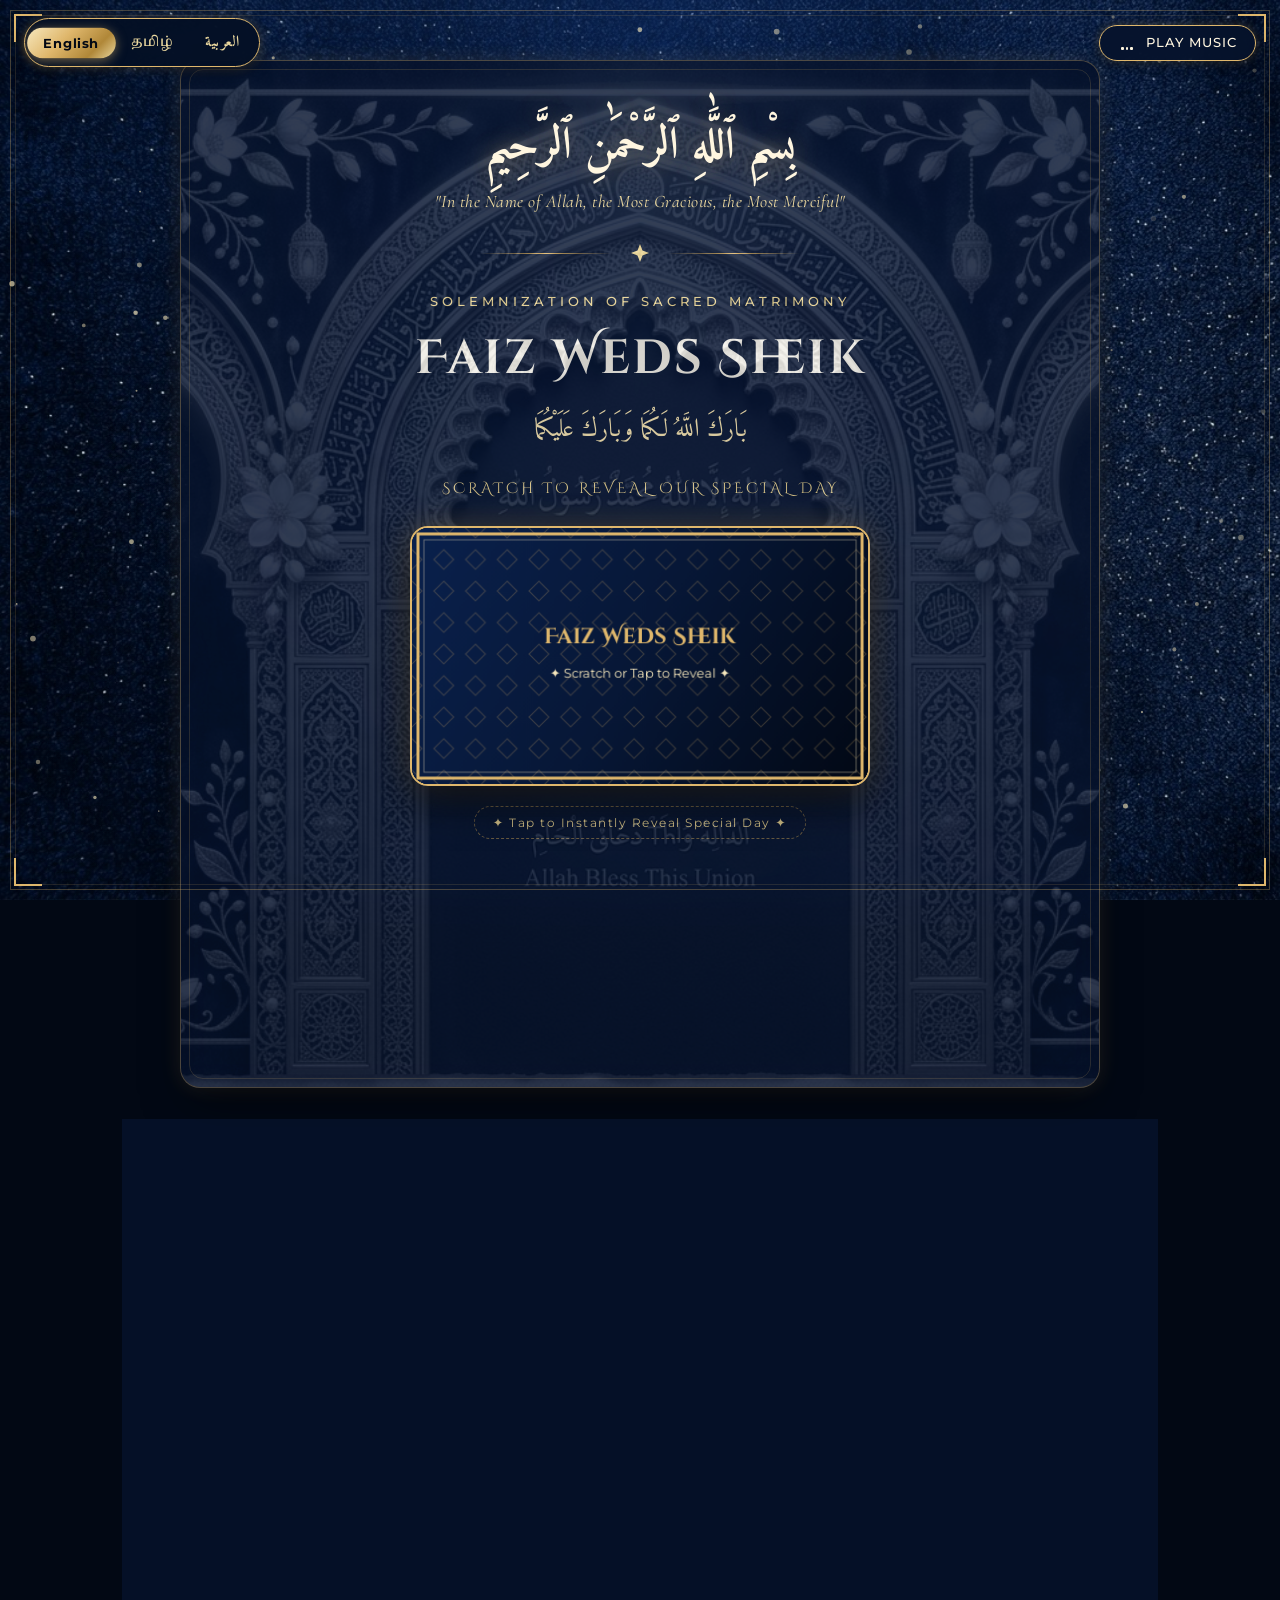
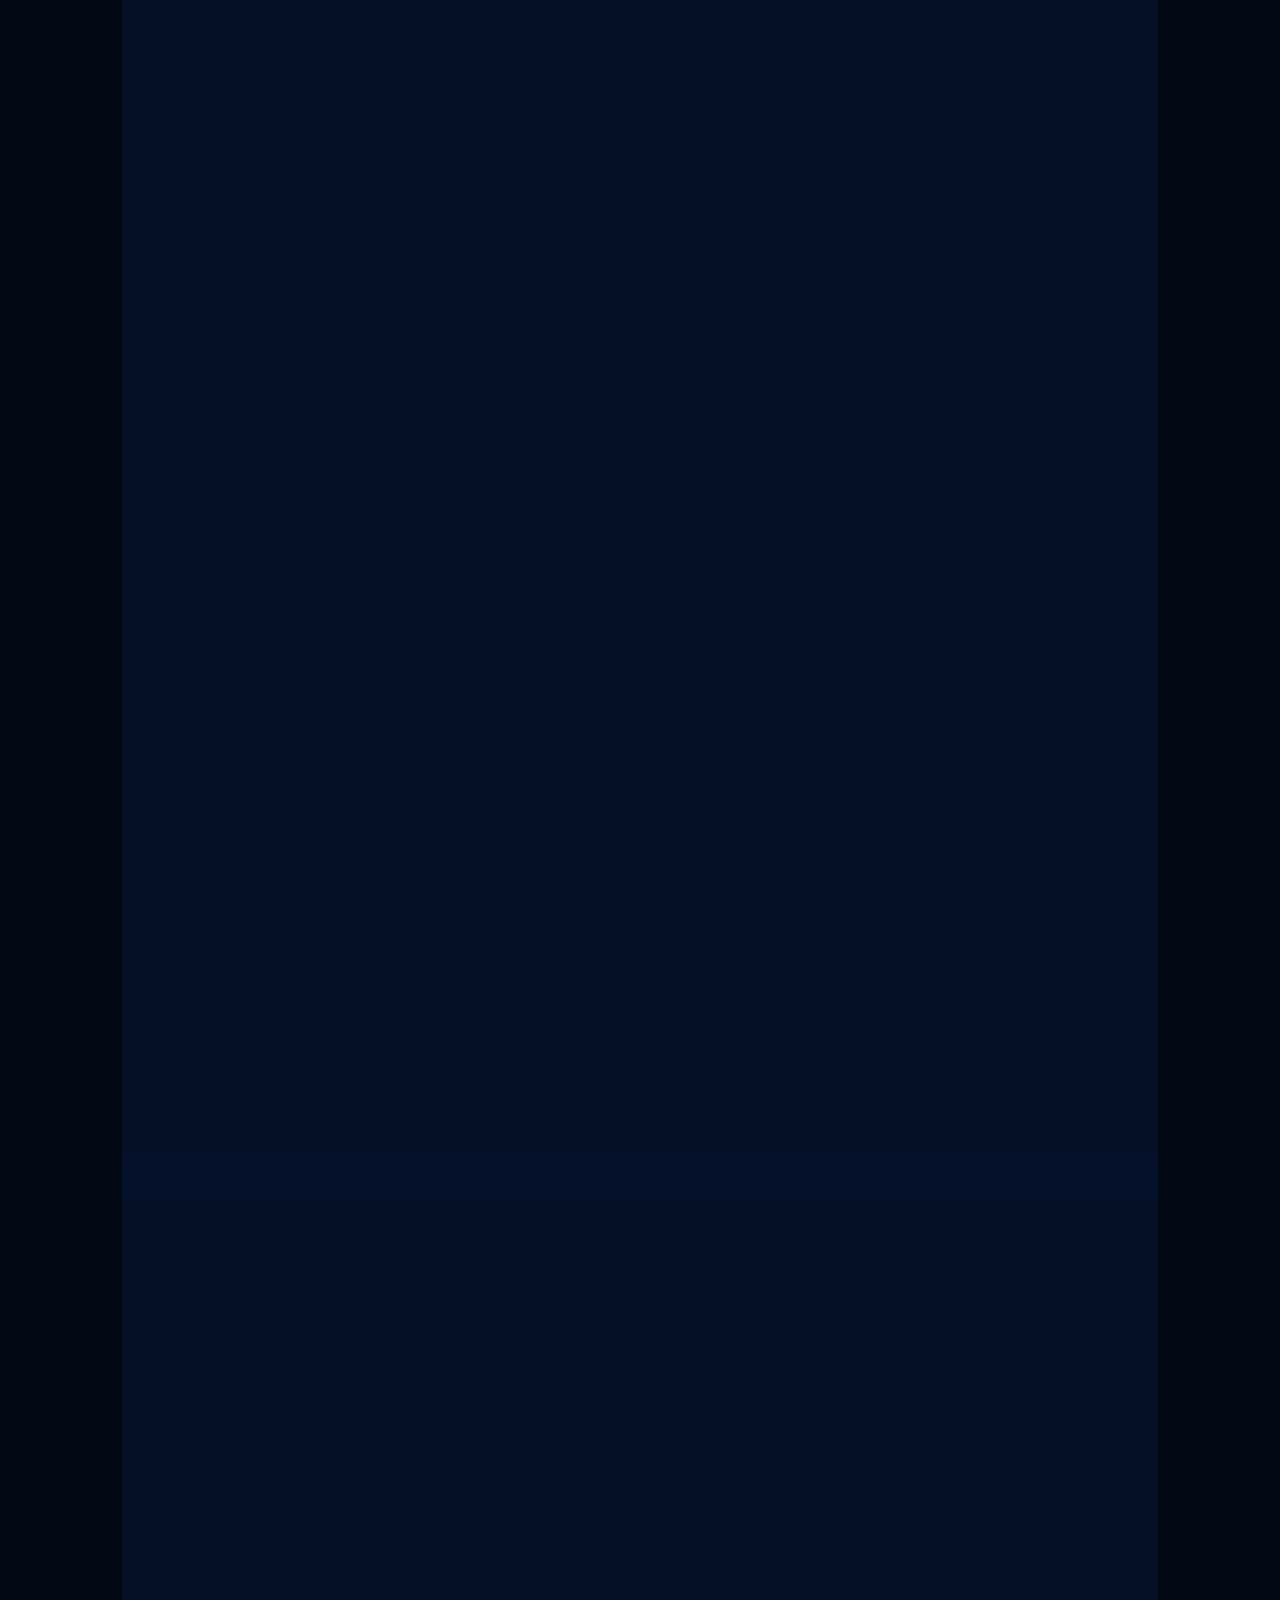
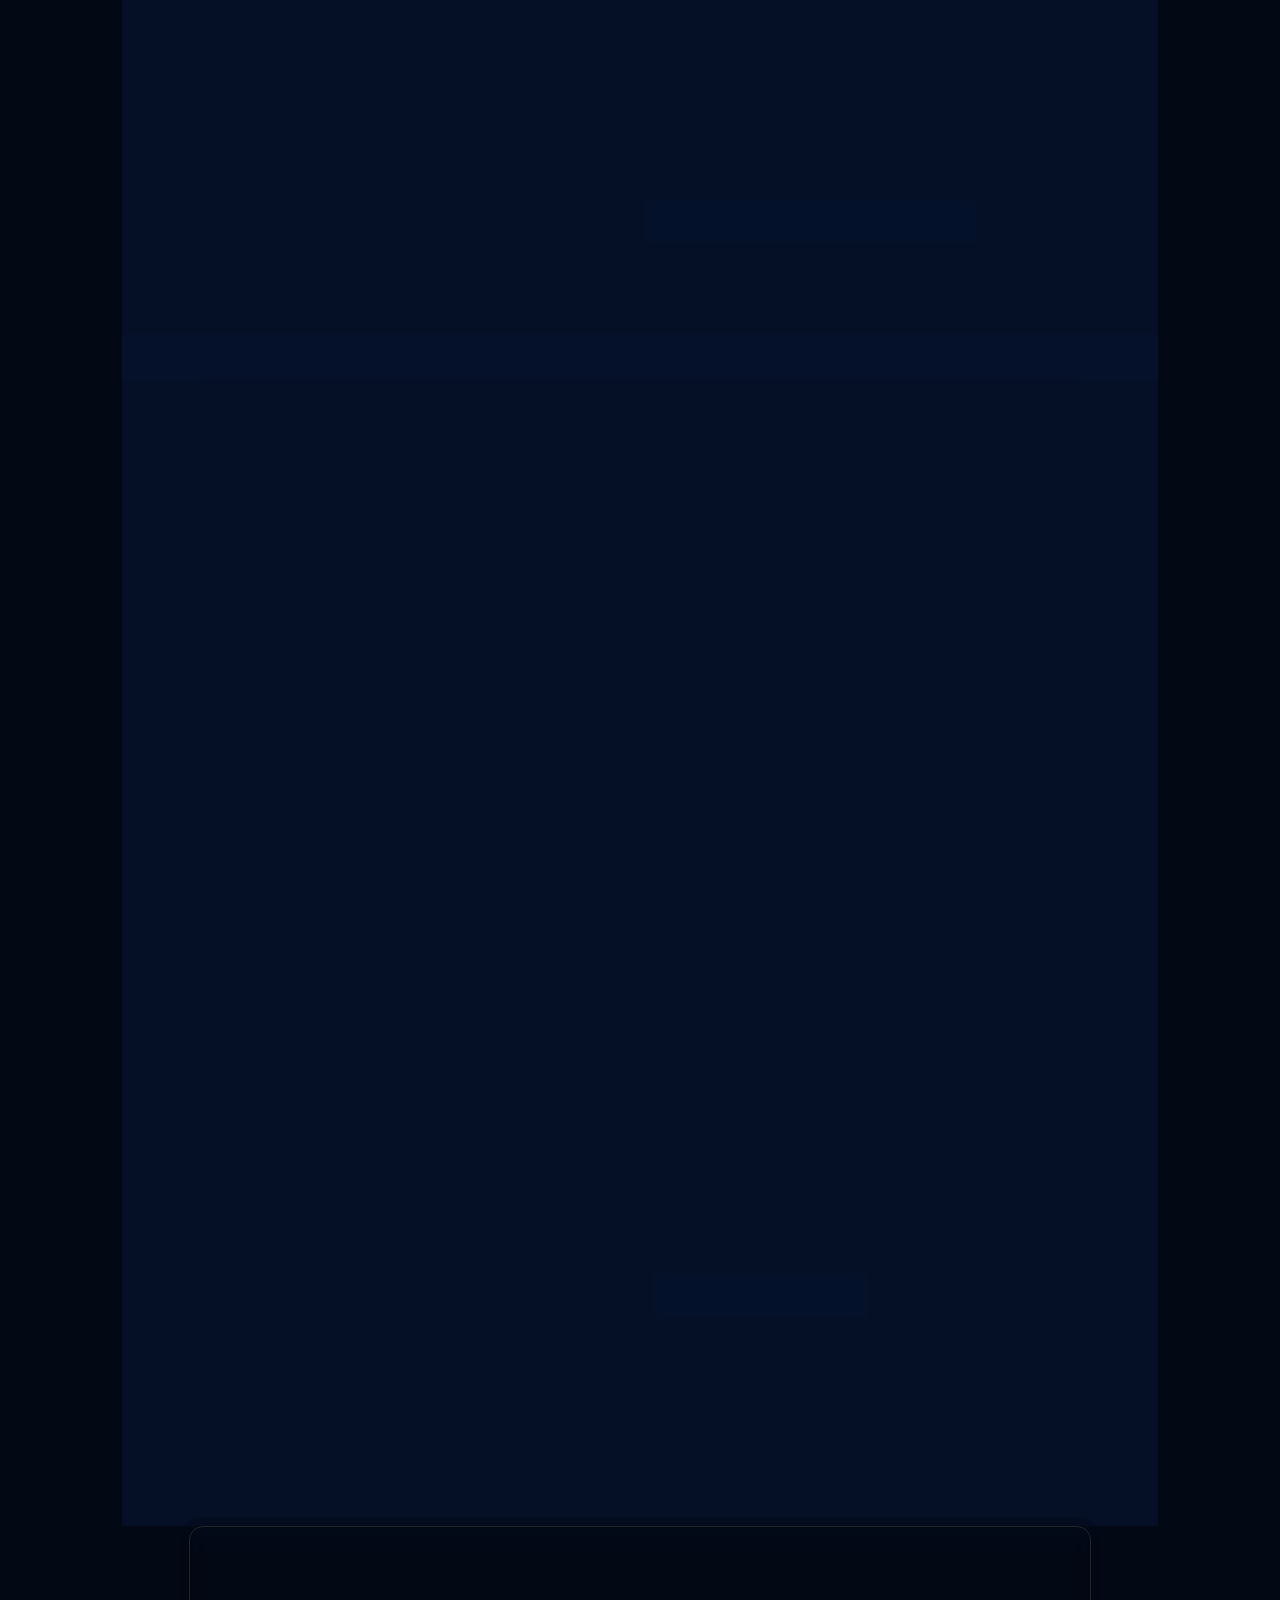
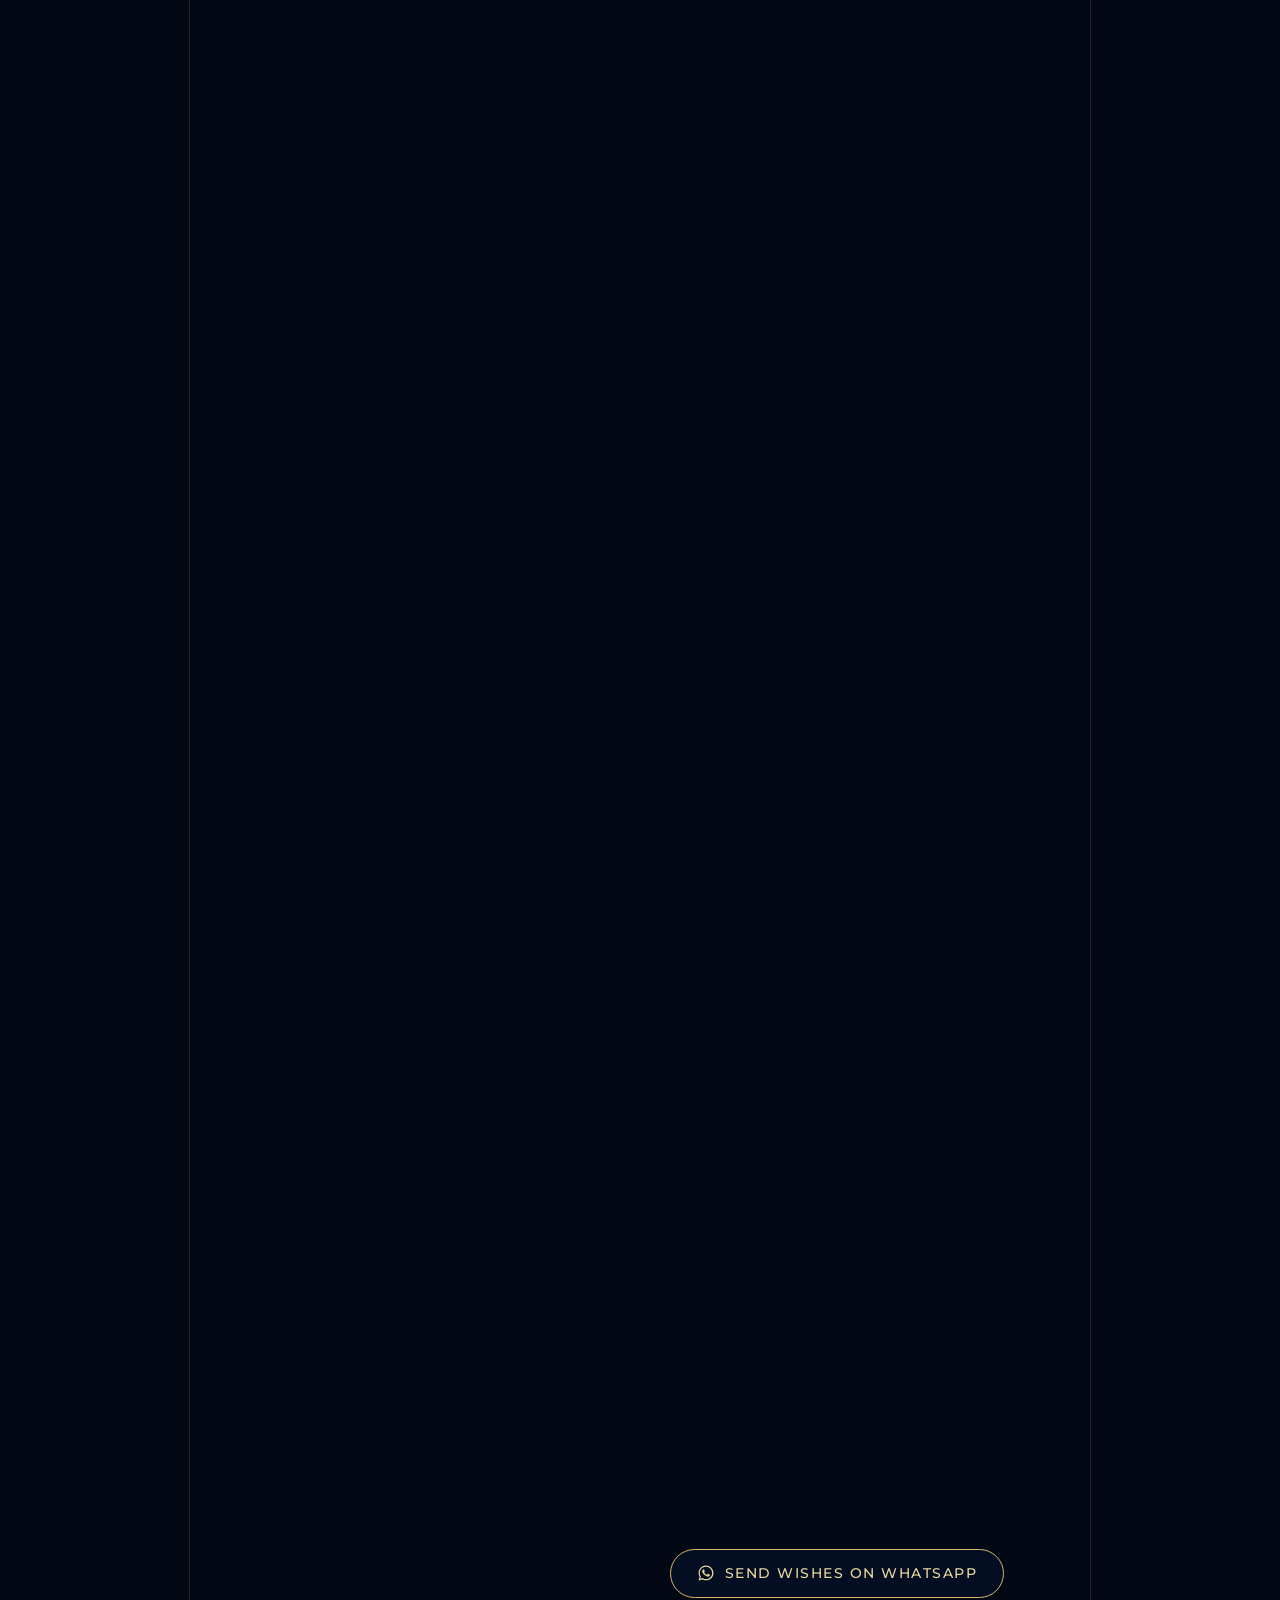
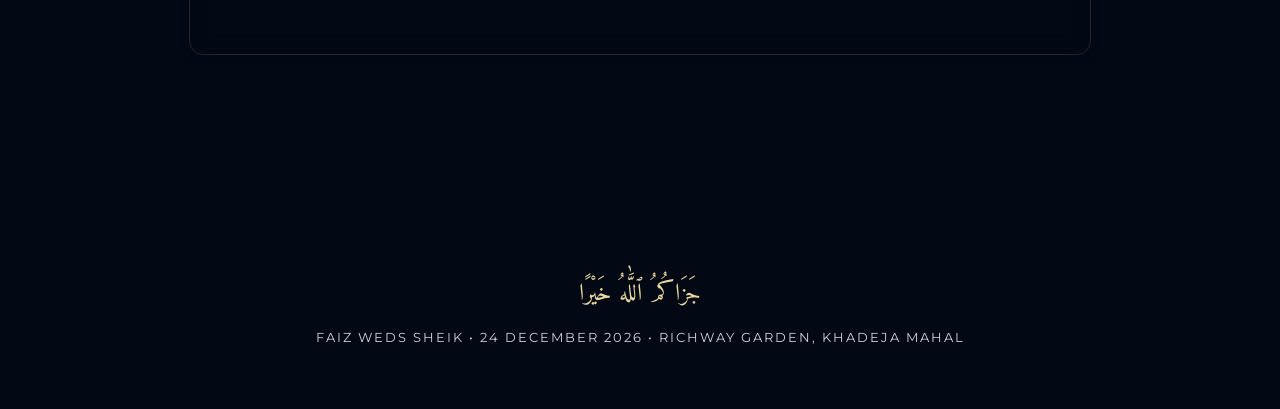
==== commit 88499f10: "Update wedding invitation website: Faiz Weds Sheik 5 sections, scratch card reveal, blue-ivory-gold " ====
--- a/index.html
+++ b/index.html
@@ -3,36 +3,39 @@
 <head>
   <meta charset="UTF-8">
   <meta name="viewport" content="width=device-width, initial-scale=1.0">
-  <title>A. Faizra &amp; R. Mohamed Sheik Ismail | Wedding Invitation</title>
+  <title>Faiz Weds Sheik | Wedding Invitation</title>
   
   <!-- Primary Meta Tags -->
-  <meta name="title" content="A. Faizra &amp; R. Mohamed Sheik Ismail | Wedding Invitation">
-  <meta name="description" content="With the blessings of Allah, we invite you to celebrate our Nikah on 24 December 2026 at 10:30 AM.">
-  <meta name="theme-color" content="#031a14">
+  <meta name="title" content="Faiz Weds Sheik | Wedding Invitation">
+  <meta name="description" content="You are warmly invited to the Nikah of A. Faizra and R. Mohamed Sheik Ismail on Thursday, 24 December 2026, at 10:30 AM.">
+  <meta name="theme-color" content="#020814">
 
   <!-- Open Graph / WhatsApp / Facebook Preview Metadata -->
-  <meta property="og:site_name" content="Faizra &amp; Mohamed Sheik Ismail Nikah Invitation">
+  <meta property="og:site_name" content="Faiz Weds Sheik | Wedding Invitation">
   <meta property="og:type" content="website">
-  <meta property="og:url" content="https://faizsheikinvitation.vercel.app/">
-  <meta property="og:title" content="A. Faizra &amp; R. Mohamed Sheik Ismail | Wedding Invitation">
-  <meta property="og:description" content="With the blessings of Allah, we invite you to celebrate our Nikah on 24 December 2026 at 10:30 AM.">
-  <meta property="og:image" content="https://faizsheikinvitation.vercel.app/assets/og_preview.jpg">
-  <meta property="og:image:secure_url" content="https://faizsheikinvitation.vercel.app/assets/og_preview.jpg">
+  <meta property="og:url" content="https://faizwedssheik.vercel.app/">
+  <meta property="og:title" content="Faiz Weds Sheik | Wedding Invitation">
+  <meta property="og:description" content="You are warmly invited to the Nikah of A. Faizra and R. Mohamed Sheik Ismail on Thursday, 24 December 2026, at 10:30 AM.">
+  <meta property="og:image" content="https://faizwedssheik.vercel.app/assets/og_preview.jpg">
+  <meta property="og:image:secure_url" content="https://faizwedssheik.vercel.app/assets/og_preview.jpg">
   <meta property="og:image:type" content="image/jpeg">
   <meta property="og:image:width" content="1200">
   <meta property="og:image:height" content="675">
-  <meta property="og:image:alt" content="A. Faizra &amp; R. Mohamed Sheik Ismail | Wedding Invitation">
+  <meta property="og:image:alt" content="Faiz Weds Sheik | Wedding Invitation">
 
   <!-- Twitter / X Card Metadata -->
   <meta name="twitter:card" content="summary_large_image">
-  <meta name="twitter:url" content="https://faizsheikinvitation.vercel.app/">
-  <meta name="twitter:title" content="A. Faizra &amp; R. Mohamed Sheik Ismail | Wedding Invitation">
-  <meta name="twitter:description" content="With the blessings of Allah, we invite you to celebrate our Nikah on 24 December 2026 at 10:30 AM.">
-  <meta name="twitter:image" content="https://faizsheikinvitation.vercel.app/assets/og_preview.jpg">
+  <meta name="twitter:url" content="https://faizwedssheik.vercel.app/">
+  <meta name="twitter:title" content="Faiz Weds Sheik | Wedding Invitation">
+  <meta name="twitter:description" content="You are warmly invited to the Nikah of A. Faizra and R. Mohamed Sheik Ismail on Thursday, 24 December 2026, at 10:30 AM.">
+  <meta name="twitter:image" content="https://faizwedssheik.vercel.app/assets/og_preview.jpg">
+
+  <!-- Canonical Link -->
+  <link rel="canonical" href="https://faizwedssheik.vercel.app/">
 
   <!-- Favicon & Touch Icon -->
   <link rel="icon" href="data:image/svg+xml,<svg xmlns=%22http://www.w3.org/2000/svg%22 viewBox=%220 0 100 100%22><text y=%22.9em%22 font-size=%2290%22>💍</text></svg>">
-  <link rel="apple-touch-icon" href="https://faizsheikinvitation.vercel.app/assets/og_preview.jpg">
+  <link rel="apple-touch-icon" href="assets/og_preview.jpg">
 
   <!-- Stylesheet -->
   <link rel="stylesheet" href="styles.css">
@@ -74,46 +77,23 @@
     </button>
   </header>
 
+  <!-- Floating Audio Element (Ready for optional custom mp3 file) -->
+  <audio id="wedding-audio" loop preload="none">
+    <source src="assets/ambient_melody.mp3" type="audio/mpeg">
+  </audio>
+
   <!-- ==========================================================================
-       OPENING EXPERIENCE: ROYAL WAX SEAL ENVELOPE (Tap to Open)
-       ========================================================================== -->
-  <div id="envelope-overlay" role="dialog" aria-modal="true" aria-label="Wedding Invitation Envelope">
-    <div class="envelope-card">
-      <div class="envelope-bismillah" lang="ar" dir="rtl">بِسْمِ ٱللَّٰهِ ٱلرَّحْمَٰنِ ٱلرَّحِيمِ</div>
-      <p class="envelope-subtitle" data-i18n="envelope_subtitle">Royal Islamic Wedding Invitation</p>
-      
-      <div class="envelope-names">
-        <span data-i18n="bride_name">A. Faizra</span>
-        <span class="envelope-and">&amp;</span>
-        <span data-i18n="groom_name">R. Mohamed Sheik Ismail</span>
-      </div>
-      
-      <p class="envelope-date-preview" data-i18n="envelope_date_preview">Thursday, 24 December 2026 • Katheeja</p>
-
-      <div class="wax-seal-wrapper" id="wax-seal-btn" role="button" tabindex="0" aria-label="Open the invitation card">
-        <div class="wax-seal-pulse"></div>
-        <img src="assets/blue_seal.jpg" alt="Royal Gold Nikah Seal" class="wax-seal-img" width="140" height="140">
-      </div>
-
-      <div class="wax-seal-tap-hint">
-        <span>✦</span> <span data-i18n="envelope_tap_hint">Tap Gold Seal to Open Invitation</span> <span>✦</span>
-      </div>
-    </div>
-  </div>
-
-  <!-- ==========================================================================
-       MAIN INVITATION CARD CONTAINER
+       MAIN INVITATION CARD CONTAINER (EXACTLY 5 SECTIONS)
        ========================================================================== -->
   <main class="invitation-main" id="invitation-content">
 
     <!-- ------------------------------------------------------------------------
-         SECTION 1: BISMILLAH & ROYAL OPENING
+         SECTION 1: WELCOME & SCRATCH CARD
          ------------------------------------------------------------------------ -->
-    <section class="invitation-section hero-section reveal-item" id="section-bismillah">
+    <section class="invitation-section welcome-scratch-section reveal-item" id="section-scratch">
       <div class="hero-arch-bg" aria-hidden="true"></div>
 
       <div class="bismillah-container">
-        <!-- Authentic Arabic Bismillah Calligraphy -->
         <div class="bismillah-arabic" lang="ar" dir="rtl">
           بِسْمِ ٱللَّٰهِ ٱلرَّحْمَٰنِ ٱلرَّحِيمِ
         </div>
@@ -132,22 +112,71 @@
 
       <p class="hero-proclamation" data-i18n="hero_proclamation">Solemnization of Sacred Matrimony</p>
       <h1 class="hero-main-title" data-i18n="hero_title">
-        The Nikah Ceremony
+        Faiz Weds Sheik
       </h1>
       <p class="hero-calligraphy-subtitle" lang="ar" dir="rtl">
         بَارَكَ اللَّهُ لَكُمَا وَبَارَكَ عَلَيْكُمَا
       </p>
 
-      <p class="hero-ceremony-announcement" data-i18n-html="hero_announcement">
-        Under the divine benevolence of <strong>Allah (Subhanahu Wa Ta'ala)</strong> and with heartfelt blessings from our parents and elders, we joyfully invite you to grace the blessed Nikah of our beloved children.
-      </p>
+      <p class="scratch-instruction-text" data-i18n="scratch_instruction">
+        Scratch to Reveal Our Special Day
+      </p>
+
+      <!-- Interactive Scratch Card Box -->
+      <div class="scratch-card-container" id="scratch-card-box">
+        <!-- Revealed Content Underneath Canvas -->
+        <div class="scratch-revealed-content" id="scratch-revealed-layer">
+          <div class="scratch-sparkle-overlay" aria-hidden="true"></div>
+          <div class="scratch-initials-badge">
+            <span class="scratch-initials-text">F &amp; M</span>
+          </div>
+          <div class="scratch-revealed-names" data-i18n="scratch_revealed_names">
+            A. Faizra &amp; R. Mohamed Sheik Ismail
+          </div>
+          <p class="scratch-revealed-date" data-i18n="scratch_revealed_sub">
+            Thursday, 24 December 2026 • Richway Garden, Khadeja Mahal
+          </p>
+          <div class="scratch-gold-shimmer-tag">
+            <span class="shimmer-star">✦</span>
+            <span data-i18n="scratch_revealed_badge">Blessed Sacred Union</span>
+            <span class="shimmer-star">✦</span>
+          </div>
+        </div>
+
+        <!-- Scratchable Gold-Blue Pattern Canvas -->
+        <canvas id="scratch-canvas" class="scratch-canvas" width="460" height="260" aria-label="Scratch card canvas to reveal bride and groom details"></canvas>
+      </div>
+
+      <!-- Accessible Fallback Reveal Button (For keyboard/screen-reader users) -->
+      <div class="scratch-accessibility-wrap">
+        <button id="scratch-reveal-btn" class="scratch-accessibility-btn" type="button" data-i18n="btn_scratch_reveal">
+          ✦ Tap to Instantly Reveal Special Day ✦
+        </button>
+      </div>
+
+      <!-- Music Choice Modal / Banner (Appears after scratch reveal) -->
+      <div class="music-choice-card" id="music-choice-container">
+        <p class="music-choice-prompt" data-i18n="music_choice_prompt">
+          Would you like to play the serene ambient wedding melody while viewing?
+        </p>
+        <div class="music-choice-actions">
+          <button id="choice-play-music" class="btn-royal-gold" type="button">
+            <svg width="18" height="18" viewBox="0 0 24 24" fill="currentColor" aria-hidden="true"><path d="M8 5v14l11-7z"/></svg>
+            <span data-i18n="btn_play_music">Play Music</span>
+          </button>
+          <button id="choice-no-thanks" class="btn-royal-outline" type="button">
+            <svg width="18" height="18" viewBox="0 0 24 24" fill="currentColor" aria-hidden="true"><path d="M19 6.41L17.59 5 12 10.59 6.41 5 5 6.41 10.59 12 5 17.59 6.41 19 12 13.41 17.59 19 19 17.59 13.41 12z"/></svg>
+            <span data-i18n="btn_no_thanks">No Thanks</span>
+          </button>
+        </div>
+      </div>
     </section>
 
     <!-- ------------------------------------------------------------------------
-         SECTION 2: BRIDE & GROOM INTRODUCTION
+         SECTION 2: THE COUPLE AND THEIR FAMILIES
          ------------------------------------------------------------------------ -->
     <section class="invitation-section reveal-item" id="section-couple">
-      <div class="section-tag" data-i18n="couple_tag">The Blessed Couple</div>
+      <div class="section-tag" data-i18n="couple_tag">The Blessed Couple &amp; Families</div>
       <h2 class="section-title">
         <span class="gold-gradient-text" data-i18n="couple_title">Two Souls United by Faith &amp; Love</span>
       </h2>
@@ -155,15 +184,16 @@
         Embarking on a lifetime journey guided by mercy, mutual affection, and the Sunnah of our beloved Prophet Muhammad ﷺ.
       </p>
 
-      <!-- Couple Romantic Portrait under Floral Arch (Back Pose) -->
+      <!-- Couple Romantic Portrait under Floral Arch -->
       <div class="couple-portrait-wrapper reveal-item">
         <div class="couple-portrait-arch-frame">
-          <img src="assets/wedding_thumbnail.jpg" alt="Faizra & Mohamed Sheik Ismail - Muslim Couple Under Floral Arch" class="couple-portrait-img" loading="lazy">
+          <img src="assets/wedding_thumbnail.jpg" alt="A. Faizra & R. Mohamed Sheik Ismail - Blessed Couple under Arch" class="couple-portrait-img" loading="lazy">
           <div class="couple-portrait-overlay"></div>
           <div class="couple-portrait-border"></div>
         </div>
       </div>
 
+      <!-- Bride and Groom Side-by-Side Cards -->
       <div class="couple-showcase">
         <!-- Bride Card -->
         <article class="couple-card reveal-item delay-1">
@@ -201,25 +231,46 @@
         </article>
       </div>
 
-      <div class="ornate-divider" aria-hidden="true">
-        <span class="ornate-line"></span>
-        <span class="ornate-icon">
-          <svg viewBox="0 0 24 24"><path d="M12 21.35l-1.45-1.32C5.4 15.36 2 12.28 2 8.5 2 5.42 4.42 3 7.5 3c1.74 0 3.41.81 4.5 2.09C13.09 3.81 14.76 3 16.5 3 19.58 3 22 5.42 22 8.5c0 3.78-3.4 6.86-8.55 11.54L12 21.35z"/></svg>
-        </span>
-        <span class="ornate-line"></span>
-      </div>
+      <!-- Families Section Integration -->
+      <div class="family-grid">
+        <div class="family-pillar-card reveal-item delay-1">
+          <div class="family-pillar-icon" aria-hidden="true">
+            <svg viewBox="0 0 24 24"><path d="M12 12c2.21 0 4-1.79 4-4s-1.79-4-4-4-4 1.79-4 4 1.79 4 4 4zm0 2c-2.67 0-8 1.34-8 4v2h16v-2c0-2.66-5.33-4-8-4z"/></svg>
+          </div>
+          <p class="family-pillar-side" data-i18n="family_bride_side">Bride's Parents</p>
+          <h3 class="family-pillar-names" data-i18n-html="bride_parents">
+            Janab K.M. Ahamed Ali<br>&amp; A. Hajreen Begum
+          </h3>
+          <p class="family-pillar-relation" data-i18n="family_bride_rel">Cordially request your warm presence and blessings</p>
+        </div>
+
+        <div class="family-pillar-card reveal-item delay-2">
+          <div class="family-pillar-icon" aria-hidden="true">
+            <svg viewBox="0 0 24 24"><path d="M12 12c2.21 0 4-1.79 4-4s-1.79-4-4-4-4 1.79-4 4 1.79 4 4 4zm0 2c-2.67 0-8 1.34-8 4v2h16v-2c0-2.66-5.33-4-8-4z"/></svg>
+          </div>
+          <p class="family-pillar-side" data-i18n="family_groom_side">Groom's Parents</p>
+          <h3 class="family-pillar-names" data-i18n-html="groom_parents">
+            (Late) Mr. M. Rahumathullah<br>&amp; Mrs. R. Barsana Begum
+          </h3>
+          <p class="family-pillar-relation" data-i18n="family_groom_rel">Cordially invite you to celebrate this blessed covenant</p>
+        </div>
+      </div>
+
+      <p class="family-warm-invitation" data-i18n="family_invitation_msg">
+        "Your presence and warm prayers will illuminate our celebration and bring abundant joy to our union."
+      </p>
     </section>
 
     <!-- ------------------------------------------------------------------------
-         SECTION 3 & 4: NIKAH INVITATION, DATE & TIME
+         SECTION 3: NIKAH INVITATION
          ------------------------------------------------------------------------ -->
-    <section class="invitation-section reveal-item" id="section-date-time">
-      <div class="section-tag" data-i18n="event_tag">Auspicious Occasion</div>
+    <section class="invitation-section reveal-item" id="section-nikah">
+      <div class="section-tag" data-i18n="event_tag">Sacred Ceremony</div>
       <h2 class="section-title">
         <span class="gold-gradient-text" data-i18n="event_title">Nikah Solemnization</span>
       </h2>
-      <p class="section-description" data-i18n="event_desc">
-        We cordially request the honour of your esteemed presence and dua to witness and celebrate the knot of Nikah.
+      <p class="section-description" data-i18n="hero_announcement">
+        Under the divine benevolence of Allah (Subhanahu Wa Ta'ala) and with heartfelt blessings from our parents and elders, we cordially request the honour of your esteemed presence and dua to witness and celebrate the sacred knot of Nikah.
       </p>
 
       <div class="event-details-grid">
@@ -243,14 +294,14 @@
           <div class="event-card-subvalue" data-i18n="card_time_sub">Morning Ceremony</div>
         </div>
 
-        <!-- Venue Card (Overview) -->
+        <!-- Venue Summary Card -->
         <div class="event-detail-card reveal-item delay-3">
           <div class="event-card-icon" aria-hidden="true">
             <svg viewBox="0 0 24 24"><path d="M12 2C8.13 2 5 5.13 5 9c0 5.25 7 13 7 13s7-7.75 7-13c0-3.87-3.13-7-7-7zm0 9.5c-1.38 0-2.5-1.12-2.5-2.5s1.12-2.5 2.5-2.5 2.5 1.12 2.5 2.5-1.12 2.5-2.5 2.5z"/></svg>
           </div>
-          <span class="event-card-label" data-i18n="card_venue_label">Destination</span>
-          <div class="event-card-value" data-i18n="venue_name">Richway Garden</div>
-          <div class="event-card-subvalue" data-i18n="venue_location">Katheeja</div>
+          <span class="event-card-label" data-i18n="card_venue_label">Venue</span>
+          <div class="event-card-value" data-i18n="venue_name_full">Richway Garden, Khadeja Mahal</div>
+          <div class="event-card-subvalue" data-i18n="venue_timing_badge">Thursday, 24 December 2026 • 10:30 AM Onwards</div>
         </div>
       </div>
 
@@ -269,17 +320,18 @@
     </section>
 
     <!-- ------------------------------------------------------------------------
-         SECTION 5: LIVE COUNTDOWN TO 24 DECEMBER 2026
+         SECTION 4: VENUE AND COUNTDOWN
          ------------------------------------------------------------------------ -->
-    <section class="invitation-section countdown-section reveal-item" id="section-countdown">
-      <div class="section-tag" data-i18n="countdown_tag">Count Every Moment</div>
+    <section class="invitation-section countdown-venue-section reveal-item" id="section-venue-countdown">
+      <div class="section-tag" data-i18n="venue_countdown_tag">Venue &amp; Live Countdown</div>
       <h2 class="section-title">
-        <span class="gold-gradient-text" data-i18n="countdown_title">Counting Down to the Blessed Hour</span>
+        <span class="gold-gradient-text" data-i18n="venue_section_title">The Wedding Venue &amp; Countdown</span>
       </h2>
-      <p class="section-description" data-i18n="countdown_desc">
-        With hearts filled with excitement and anticipation for Thursday, 24 December 2026 at 10:30 AM.
-      </p>
-
+      <p class="section-description" data-i18n="venue_desc">
+        We eagerly await welcoming you to share in our celebration at this beautiful destination on Thursday, 24 December 2026 at 10:30 AM.
+      </p>
+
+      <!-- Live Countdown Timer -->
       <div class="countdown-grid" role="timer" aria-label="Countdown to Nikah">
         <!-- Days -->
         <div class="countdown-box">
@@ -306,36 +358,32 @@
       <p class="countdown-message" id="countdown-status-text" data-i18n="countdown_status">
         Until We Say "Qubool Hai" Insha'Allah
       </p>
-    </section>
-
-    <!-- ------------------------------------------------------------------------
-         SECTION 6: VENUE SECTION WITH GOOGLE MAPS
-         ------------------------------------------------------------------------ -->
-    <section class="invitation-section reveal-item" id="section-venue">
-      <div class="section-tag" data-i18n="venue_tag">Ceremony Location</div>
-      <h2 class="section-title">
-        <span class="gold-gradient-text" data-i18n="venue_section_title">The Wedding Venue</span>
-      </h2>
-      <p class="section-description" data-i18n="venue_desc">
-        We eagerly await welcoming you to share in our celebration at this beautiful destination.
-      </p>
-
+
+      <div class="ornate-divider" aria-hidden="true">
+        <span class="ornate-line"></span>
+        <span class="ornate-icon">
+          <svg viewBox="0 0 24 24"><path d="M12 2C8.13 2 5 5.13 5 9c0 5.25 7 13 7 13s7-7.75 7-13c0-3.87-3.13-7-7-7zm0 9.5c-1.38 0-2.5-1.12-2.5-2.5s1.12-2.5 2.5-2.5 2.5 1.12 2.5 2.5-1.12 2.5-2.5 2.5z"/></svg>
+        </span>
+        <span class="ornate-line"></span>
+      </div>
+
+      <!-- Complete Venue Showcase Box -->
       <div class="venue-showcase-box">
         <div class="venue-icon-large" aria-hidden="true">
           <svg viewBox="0 0 24 24"><path d="M12 2C8.13 2 5 5.13 5 9c0 5.25 7 13 7 13s7-7.75 7-13c0-3.87-3.13-7-7-7zm0 9.5c-1.38 0-2.5-1.12-2.5-2.5s1.12-2.5 2.5-2.5 2.5 1.12 2.5 2.5-1.12 2.5-2.5 2.5z"/></svg>
         </div>
-        <h3 class="venue-name-highlight" data-i18n="venue_name">Richway Garden</h3>
-        <p class="venue-location-text" data-i18n="venue_location">Katheeja</p>
+        <h3 class="venue-name-highlight" data-i18n="venue_name_full">Richway Garden, Khadeja Mahal</h3>
+        <p class="venue-location-text" data-i18n="venue_sub_location">Pattukkottai - Adirai Road, Adirampattinam</p>
         <span class="venue-timing-badge" data-i18n="venue_timing_badge">Thursday, 24 December 2026 • 10:30 AM Onwards</span>
 
         <div class="venue-actions">
           <a class="btn-royal-gold" 
-             href="https://www.google.com/maps/search/?api=1&query=Richway+Garden+Katheeja" 
+             href="https://www.google.com/maps/search/?api=1&query=Richway+Garden+Khadeja+Mahal+Adirampattinam" 
              target="_blank" 
              rel="noopener noreferrer" 
              id="open-maps-btn">
             <svg width="18" height="18" viewBox="0 0 24 24" fill="currentColor" aria-hidden="true"><path d="M20.5 3l-.16.03L15 5.1 9 3 3.36 4.9c-.21.07-.36.25-.36.48V20.5c0 .28.22.5.5.5l.16-.03L9 18.9l6 2.1 5.64-1.9c.21-.07.36-.25.36-.48V3.5c0-.28-.22-.5-.5-.5zM15 19l-6-2.11V5l6 2.11V19z"/></svg>
-            <span data-i18n="btn_maps">Open in Google Maps</span>
+            <span data-i18n="btn_maps">Get Directions</span>
           </a>
 
           <button class="btn-royal-outline" id="copy-address-btn" type="button">
@@ -347,12 +395,12 @@
     </section>
 
     <!-- ------------------------------------------------------------------------
-         SECTION 7: ISLAMIC MARRIAGE QUOTE & DUA
+         SECTION 5: FINAL INVITATION AND DUA
          ------------------------------------------------------------------------ -->
-    <section class="invitation-section reveal-item" id="section-dua">
-      <div class="section-tag" data-i18n="quote_tag">Divine Guidance &amp; Wisdom</div>
+    <section class="invitation-section final-invitation-section reveal-item" id="section-dua-final">
+      <div class="section-tag" data-i18n="final_tag">Blessings &amp; Heartfelt Dua</div>
       <h2 class="section-title">
-        <span class="gold-gradient-text" data-i18n="quote_title">Words of Tranquility</span>
+        <span class="gold-gradient-text" data-i18n="final_title">A Covenant of Love &amp; Faith</span>
       </h2>
 
       <!-- Surah Ar-Rum 30:21 -->
@@ -375,59 +423,6 @@
           "May Allah bless you, bestow His blessings upon you, and join you together in goodness and harmony."
         </p>
       </div>
-    </section>
-
-    <!-- ------------------------------------------------------------------------
-         SECTION 8: FAMILY SECTION
-         ------------------------------------------------------------------------ -->
-    <section class="invitation-section reveal-item" id="section-family">
-      <div class="section-tag" data-i18n="family_tag">With the Blessings of Our Elders</div>
-      <h2 class="section-title">
-        <span class="gold-gradient-text" data-i18n="family_title">The Respected Families</span>
-      </h2>
-      <p class="section-description" data-i18n="family_desc">
-        With prayers in our hearts and gratitude to the Almighty, our families cordially welcome your gracious presence.
-      </p>
-
-      <div class="family-grid">
-        <!-- Bride's Family -->
-        <div class="family-pillar-card reveal-item delay-1">
-          <div class="family-pillar-icon" aria-hidden="true">
-            <svg viewBox="0 0 24 24"><path d="M12 12c2.21 0 4-1.79 4-4s-1.79-4-4-4-4 1.79-4 4 1.79 4 4 4zm0 2c-2.67 0-8 1.34-8 4v2h16v-2c0-2.66-5.33-4-8-4z"/></svg>
-          </div>
-          <p class="family-pillar-side" data-i18n="family_bride_side">Bride's Parents</p>
-          <h3 class="family-pillar-names" data-i18n-html="bride_parents">
-            Janab K.M. Ahamed Ali<br>&amp; A. Hajreen Begum
-          </h3>
-          <p class="family-pillar-relation" data-i18n="family_bride_rel">Cordially request your warm presence and blessings</p>
-        </div>
-
-        <!-- Groom's Family -->
-        <div class="family-pillar-card reveal-item delay-2">
-          <div class="family-pillar-icon" aria-hidden="true">
-            <svg viewBox="0 0 24 24"><path d="M12 12c2.21 0 4-1.79 4-4s-1.79-4-4-4-4 1.79-4 4 1.79 4 4 4zm0 2c-2.67 0-8 1.34-8 4v2h16v-2c0-2.66-5.33-4-8-4z"/></svg>
-          </div>
-          <p class="family-pillar-side" data-i18n="family_groom_side">Groom's Parents</p>
-          <h3 class="family-pillar-names" data-i18n-html="groom_parents">
-            (Late) Mr. M. Rahumathullah<br>&amp; Mrs. R. Barsana Begum
-          </h3>
-          <p class="family-pillar-relation" data-i18n="family_groom_rel">Cordially invite you to celebrate this blessed covenant</p>
-        </div>
-      </div>
-
-      <p class="family-warm-invitation" data-i18n="family_invitation_msg">
-        "Your presence and warm prayers will illuminate our celebration and bring abundant joy to our union."
-      </p>
-    </section>
-
-    <!-- ------------------------------------------------------------------------
-         SECTION 9: BEAUTIFUL FINAL INVITATION WITH HEARTFELT MESSAGE & DUA CORNER
-         ------------------------------------------------------------------------ -->
-    <section class="invitation-section final-invitation-section reveal-item" id="section-final">
-      <div class="section-tag" data-i18n="final_tag">Heartfelt Welcome</div>
-      <h2 class="section-title">
-        <span class="gold-gradient-text" data-i18n="final_title">A Covenant of Love &amp; Faith</span>
-      </h2>
 
       <p class="final-message-quote" data-i18n="final_quote">
         "As we step forward onto this sacred path of companionship, your presence, warm smiles, and sincere duas are the most precious gifts we could cherish."
@@ -441,7 +436,7 @@
         <span class="ornate-line"></span>
       </div>
 
-      <!-- Guest Dua Corner / Blessings Book -->
+      <!-- Guest Dua Corner / Blessings Interactive Box -->
       <div class="blessings-interactive-box">
         <h4 data-i18n="guestbook_title">Leave Your Dua for the Couple</h4>
         <p data-i18n="guestbook_sub">Send a prayer or warm message to Faizra &amp; Mohamed Sheik Ismail</p>
@@ -464,16 +459,18 @@
         </div>
       </div>
 
-      <!-- Final Action Buttons: WhatsApp Share & Add to Calendar -->
+      <!-- Final Action Buttons: WhatsApp Share & Contact -->
       <div class="final-buttons-row">
+        <!-- WhatsApp Invitation Share Button -->
         <button class="btn-royal-gold" id="share-whatsapp-btn" type="button">
           <svg width="18" height="18" viewBox="0 0 24 24" fill="currentColor" aria-hidden="true"><path d="M12.04 2c-5.46 0-9.91 4.45-9.91 9.91 0 1.75.46 3.45 1.32 4.95L2.05 22l5.25-1.38c1.45.79 3.08 1.21 4.74 1.21 5.46 0 9.91-4.45 9.91-9.91 0-2.65-1.03-5.14-2.9-7.01A9.816 9.816 0 0 0 12.04 2zm0 18.15c-1.5 0-2.97-.4-4.26-1.16l-.31-.18-3.16.83.84-3.08-.2-.32a8.18 8.18 0 0 1-1.25-4.33c0-4.54 3.7-8.24 8.24-8.24 2.2 0 4.27.86 5.82 2.42a8.18 8.18 0 0 1 2.41 5.83c.01 4.54-3.69 8.23-8.23 8.23zm4.51-6.18c-.25-.12-1.47-.72-1.7-.81-.23-.08-.39-.12-.56.12-.17.25-.64.81-.79.97-.14.17-.29.19-.54.06-.25-.12-1.05-.39-2-1.23-.74-.66-1.25-1.48-1.39-1.73-.14-.25-.02-.38.11-.5.11-.11.25-.29.37-.43.12-.14.17-.25.25-.41.08-.17.04-.31-.02-.43s-.56-1.34-.76-1.84c-.2-.48-.41-.42-.56-.43h-.48c-.17 0-.44.06-.67.31-.23.25-.88.86-.88 2.1 0 1.24.9 2.44 1.03 2.61.12.17 1.77 2.7 4.29 3.78.6.26 1.07.41 1.44.53.6.19 1.15.16 1.59.1.48-.07 1.47-.6 1.68-1.18.21-.58.21-1.07.14-1.18-.06-.11-.23-.17-.48-.29z"/></svg>
           <span data-i18n="btn_share_wa">Share Invitation via WhatsApp</span>
         </button>
 
-        <a class="btn-royal-outline" href="#section-venue">
-          <svg width="18" height="18" viewBox="0 0 24 24" fill="currentColor" aria-hidden="true"><path d="M12 2C8.13 2 5 5.13 5 9c0 5.25 7 13 7 13s7-7.75 7-13c0-3.87-3.13-7-7-7zm0 9.5c-1.38 0-2.5-1.12-2.5-2.5s1.12-2.5 2.5-2.5 2.5 1.12 2.5 2.5-1.12 2.5-2.5 2.5z"/></svg>
-          <span data-i18n="btn_view_venue">View Venue Directions</span>
+        <!-- Direct WhatsApp RSVP / Message Button (Configured safely, checks for phone number or defaults to friendly prompt) -->
+        <a class="btn-royal-outline" id="direct-whatsapp-btn" href="#" target="_blank" rel="noopener noreferrer">
+          <svg width="18" height="18" viewBox="0 0 24 24" fill="currentColor" aria-hidden="true"><path d="M12.04 2c-5.46 0-9.91 4.45-9.91 9.91 0 1.75.46 3.45 1.32 4.95L2.05 22l5.25-1.38c1.45.79 3.08 1.21 4.74 1.21 5.46 0 9.91-4.45 9.91-9.91 0-2.65-1.03-5.14-2.9-7.01A9.816 9.816 0 0 0 12.04 2zm0 18.15c-1.5 0-2.97-.4-4.26-1.16l-.31-.18-3.16.83.84-3.08-.2-.32a8.18 8.18 0 0 1-1.25-4.33c0-4.54 3.7-8.24 8.24-8.24 2.2 0 4.27.86 5.82 2.42a8.18 8.18 0 0 1 2.41 5.83c.01 4.54-3.69 8.23-8.23 8.23zm4.51-6.18c-.25-.12-1.47-.72-1.7-.81-.23-.08-.39-.12-.56.12-.17.25-.64.81-.79.97-.14.17-.29.19-.54.06-.25-.12-1.05-.39-2-1.23-.74-.66-1.25-1.48-1.39-1.73-.14-.25-.02-.38.11-.5.11-.11.25-.29.37-.43.12-.14.17-.25.25-.41.08-.17.04-.31-.02-.43s-.56-1.34-.76-1.84c-.2-.48-.41-.42-.56-.43h-.48c-.17 0-.44.06-.67.31-.23.25-.88.86-.88 2.1 0 1.24.9 2.44 1.03 2.61.12.17 1.77 2.7 4.29 3.78.6.26 1.07.41 1.44.53.6.19 1.15.16 1.59.1.48-.07 1.47-.6 1.68-1.18.21-.58.21-1.07.14-1.18-.06-.11-.23-.17-.48-.29z"/></svg>
+          <span data-i18n="btn_wa_rsvp">Send Wishes on WhatsApp</span>
         </a>
       </div>
     </section>
@@ -488,7 +485,7 @@
       جَزَاكُمُ ٱللَّٰهُ خَيْرًا
     </div>
     <p class="footer-copy" data-i18n="footer_copy">
-      Faizra &amp; Mohamed Sheik Ismail • 24 December 2026 • Richway Garden, Katheeja
+      Faiz Weds Sheik • 24 December 2026 • Richway Garden, Khadeja Mahal
     </p>
   </footer>
 
@@ -496,3 +493,4 @@
   <script src="script.js"></script>
 </body>
 </html>
+
--- a/styles.css
+++ b/styles.css
@@ -292,161 +292,212 @@
 }
 
 /* ==========================================================================
-   OPENING ENVELOPE / WAX SEAL COVER OVERLAY
+   INTERACTIVE SCRATCH CARD & MUSIC CHOICE STYLES (SECTION 1)
    ========================================================================== */
-#envelope-overlay {
-  position: fixed;
+.welcome-scratch-section {
+  padding: 60px 25px 50px;
+  background: linear-gradient(180deg, rgba(7, 24, 58, 0.94) 0%, rgba(3, 10, 24, 0.97) 100%);
+  position: relative;
+  text-align: center;
+}
+
+.scratch-instruction-text {
+  font-family: var(--font-royal);
+  font-size: 0.95rem;
+  letter-spacing: 3px;
+  text-transform: uppercase;
+  color: var(--gold-champagne);
+  margin: 18px 0 24px;
+  animation: pulseGentle 2.5s infinite ease-in-out;
+}
+
+/* Scratch Card Container */
+.scratch-card-container {
+  position: relative;
+  width: 100%;
+  max-width: 460px;
+  height: 260px;
+  margin: 0 auto 20px;
+  border-radius: 18px;
+  overflow: hidden;
+  box-shadow: 0 16px 40px rgba(0, 0, 0, 0.65), 0 0 30px rgba(223, 183, 108, 0.28);
+  border: 2px solid var(--gold-primary);
+  background: radial-gradient(circle at center, #0a214d 0%, #030d22 100%);
+  user-select: none;
+  -webkit-user-select: none;
+  touch-action: none;
+}
+
+/* Revealed Content Layer Underneath Canvas */
+.scratch-revealed-content {
+  position: absolute;
   inset: 0;
-  background: radial-gradient(circle at center, #0a214d 0%, #020814 90%);
-  background-image: 
-    radial-gradient(circle at center, rgba(14, 46, 107, 0.82) 0%, rgba(2, 8, 20, 0.96) 80%),
-    url('assets/blue_texture.jpg');
-  background-size: cover;
-  background-position: center;
-  z-index: 1000;
-  display: flex;
+  display: flex;
+  flex-direction: column;
   align-items: center;
   justify-content: center;
-  transition: opacity 1.2s var(--ease-royal), transform 1.2s var(--ease-royal), visibility 1.2s;
+  padding: 24px 20px;
+  text-align: center;
+  background: radial-gradient(circle at center, #0e2e6b 0%, #06173b 100%);
   overflow: hidden;
-}
-
-#envelope-overlay.opened {
-  opacity: 0;
-  transform: scale(1.08);
-  pointer-events: none;
-  visibility: hidden;
-}
-
-.envelope-card {
-  position: relative;
-  max-width: 520px;
-  width: 90%;
-  padding: 48px 32px;
-  background: rgba(4, 15, 36, 0.94);
-  border: 1px solid var(--gold-primary);
-  border-radius: 16px;
-  text-align: center;
-  box-shadow: 0 25px 60px rgba(0, 0, 0, 0.85), 0 0 35px rgba(223, 183, 108, 0.28);
-  backdrop-filter: blur(12px);
-  animation: cardFloat 6s ease-in-out infinite;
-}
-
-@keyframes cardFloat {
-  0%, 100% { transform: translateY(0); }
-  50% { transform: translateY(-8px); }
-}
-
-.envelope-card::before {
+  z-index: 1;
+}
+
+.scratch-revealed-content::before {
   content: '';
   position: absolute;
   inset: 6px;
-  border: 1px solid rgba(223, 183, 108, 0.28);
+  border: 1px solid rgba(223, 183, 108, 0.35);
   border-radius: 12px;
   pointer-events: none;
 }
 
-.envelope-bismillah {
-  font-family: var(--font-arabic);
-  font-size: 1.8rem;
-  color: var(--gold-champagne);
-  margin-bottom: 8px;
-  letter-spacing: 1px;
-}
-
-.envelope-subtitle {
+.scratch-sparkle-overlay {
+  position: absolute;
+  inset: 0;
+  background: radial-gradient(circle at 50% 50%, rgba(223, 183, 108, 0.15) 0%, transparent 70%);
+  pointer-events: none;
+  animation: goldShimmerEffect 3s infinite alternate;
+}
+
+@keyframes goldShimmerEffect {
+  0% { opacity: 0.4; transform: scale(0.96); }
+  100% { opacity: 0.9; transform: scale(1.05); }
+}
+
+.scratch-initials-badge {
+  width: 58px;
+  height: 58px;
+  border-radius: 50%;
+  border: 2px solid var(--gold-primary);
+  background: radial-gradient(circle, rgba(14, 46, 107, 0.95) 0%, rgba(4, 15, 36, 0.98) 100%);
+  display: flex;
+  align-items: center;
+  justify-content: center;
+  margin-bottom: 12px;
+  box-shadow: 0 0 20px rgba(223, 183, 108, 0.4);
+}
+
+.scratch-initials-text {
   font-family: var(--font-royal);
-  font-size: 0.85rem;
-  color: var(--gold-primary);
-  letter-spacing: 4px;
-  text-transform: uppercase;
-  margin-bottom: 24px;
-}
-
-.envelope-names {
+  font-size: 1.35rem;
+  font-weight: 700;
+  color: var(--gold-pale);
+  letter-spacing: 2px;
+}
+
+.scratch-revealed-names {
   font-family: var(--font-serif);
-  font-size: 2.2rem;
-  font-weight: 600;
+  font-size: 1.65rem;
+  font-weight: 700;
   color: var(--ivory-white);
-  line-height: 1.2;
-  margin-bottom: 8px;
+  line-height: 1.25;
+  margin-bottom: 6px;
   background: var(--gold-gradient);
   -webkit-background-clip: text;
   -webkit-text-fill-color: transparent;
 }
 
-.envelope-and {
-  font-family: var(--font-serif);
-  font-style: italic;
-  font-size: 1.4rem;
-  color: var(--gold-champagne);
-  display: block;
-  margin: 4px 0;
-  -webkit-text-fill-color: var(--gold-champagne);
-}
-
-.envelope-date-preview {
-  font-size: 0.85rem;
-  color: var(--ivory-muted);
+.scratch-revealed-date {
+  font-size: 0.8rem;
+  color: var(--ivory-warm);
+  letter-spacing: 1px;
+  margin-bottom: 8px;
+}
+
+.scratch-gold-shimmer-tag {
+  display: inline-flex;
+  align-items: center;
+  gap: 8px;
+  font-size: 0.75rem;
+  font-weight: 600;
   letter-spacing: 2px;
   text-transform: uppercase;
-  margin-bottom: 34px;
-}
-
-.wax-seal-wrapper {
-  position: relative;
-  display: inline-block;
+  color: var(--gold-champagne);
+}
+
+.shimmer-star {
+  color: var(--gold-primary);
+  animation: pulseGentle 1.8s infinite ease-in-out;
+}
+
+/* Scratchable Foreground Canvas */
+.scratch-canvas {
+  position: absolute;
+  inset: 0;
+  width: 100%;
+  height: 100%;
+  cursor: crosshair;
+  z-index: 2;
+  transition: opacity 0.8s ease;
+}
+
+.scratch-canvas.fade-out {
+  opacity: 0;
+  pointer-events: none;
+}
+
+/* Accessible Fallback Button */
+.scratch-accessibility-wrap {
+  margin: 10px auto 20px;
+}
+
+.scratch-accessibility-btn {
+  background: transparent;
+  border: 1px dashed rgba(223, 183, 108, 0.5);
+  color: var(--gold-champagne);
+  padding: 8px 18px;
+  border-radius: 20px;
+  font-family: var(--font-sans);
+  font-size: 0.78rem;
+  letter-spacing: 1.5px;
   cursor: pointer;
-  margin: 10px auto 20px;
-  transition: transform 0.4s var(--ease-royal);
-}
-
-.wax-seal-wrapper:hover {
-  transform: scale(1.06);
-}
-
-.wax-seal-img {
-  width: 140px;
-  height: 140px;
-  border-radius: 50%;
-  object-fit: cover;
-  box-shadow: 0 10px 30px rgba(0, 0, 0, 0.65), 0 0 25px rgba(223, 183, 108, 0.42);
-  display: block;
-  border: 2px solid rgba(247, 232, 189, 0.45);
-}
-
-.wax-seal-pulse {
-  position: absolute;
-  inset: -8px;
-  border-radius: 50%;
+  transition: all 0.3s ease;
+}
+
+.scratch-accessibility-btn:hover {
+  background: rgba(223, 183, 108, 0.15);
+  border-color: var(--gold-primary);
+  color: var(--ivory-white);
+}
+
+/* Music Choice Card (Revealed after Scratch) */
+.music-choice-card {
+  max-width: 480px;
+  margin: 25px auto 0;
+  padding: 24px 20px;
+  background: rgba(6, 21, 51, 0.92);
   border: 1px solid var(--gold-primary);
-  animation: sealPulse 2.5s infinite;
+  border-radius: 16px;
+  box-shadow: 0 10px 30px rgba(0, 0, 0, 0.5), 0 0 20px rgba(223, 183, 108, 0.25);
+  opacity: 0;
+  transform: translateY(20px);
   pointer-events: none;
-}
-
-@keyframes sealPulse {
-  0% { transform: scale(0.95); opacity: 0.8; }
-  50% { transform: scale(1.12); opacity: 0; }
-  100% { transform: scale(0.95); opacity: 0; }
-}
-
-.wax-seal-tap-hint {
-  font-size: 0.8rem;
-  font-weight: 500;
-  letter-spacing: 3px;
-  text-transform: uppercase;
-  color: var(--gold-champagne);
+  transition: opacity 0.6s var(--ease-royal), transform 0.6s var(--ease-royal);
+}
+
+.music-choice-card.visible {
+  opacity: 1;
+  transform: translateY(0);
+  pointer-events: auto;
+}
+
+.music-choice-prompt {
+  font-family: var(--font-serif);
+  font-size: 1.15rem;
+  color: var(--ivory-white);
+  margin-bottom: 18px;
+  line-height: 1.5;
+}
+
+.music-choice-actions {
   display: flex;
   align-items: center;
   justify-content: center;
-  gap: 8px;
-  margin-top: 14px;
-}
-
-.wax-seal-tap-hint span {
-  display: inline-block;
-  animation: pulseGentle 2s infinite ease-in-out;
-}
+  gap: 14px;
+  flex-wrap: wrap;
+}
+
 
 @keyframes pulseGentle {
   0%, 100% { opacity: 0.6; transform: translateY(0); }
@@ -1614,21 +1665,36 @@
     font-size: 1.15rem;
   }
 
-  .envelope-card {
-    padding: 36px 20px;
-  }
-
-  .envelope-names {
-    font-size: 1.8rem;
-  }
-
-  .wax-seal-img {
-    width: 120px;
-    height: 120px;
+  .scratch-card-container {
+    max-width: 340px;
+    height: 220px;
+  }
+
+  .scratch-revealed-names {
+    font-size: 1.35rem;
+  }
+
+  .scratch-revealed-date {
+    font-size: 0.75rem;
+  }
+
+  .scratch-initials-badge {
+    width: 48px;
+    height: 48px;
+    margin-bottom: 8px;
+  }
+
+  .scratch-initials-text {
+    font-size: 1.15rem;
   }
 }
 
 @media (max-width: 480px) {
+  .scratch-card-container {
+    max-width: 290px;
+    height: 200px;
+  }
+
   .top-action-bar {
     top: 10px;
     left: 8px;
@@ -1668,3 +1734,4 @@
     justify-content: center;
   }
 }
+
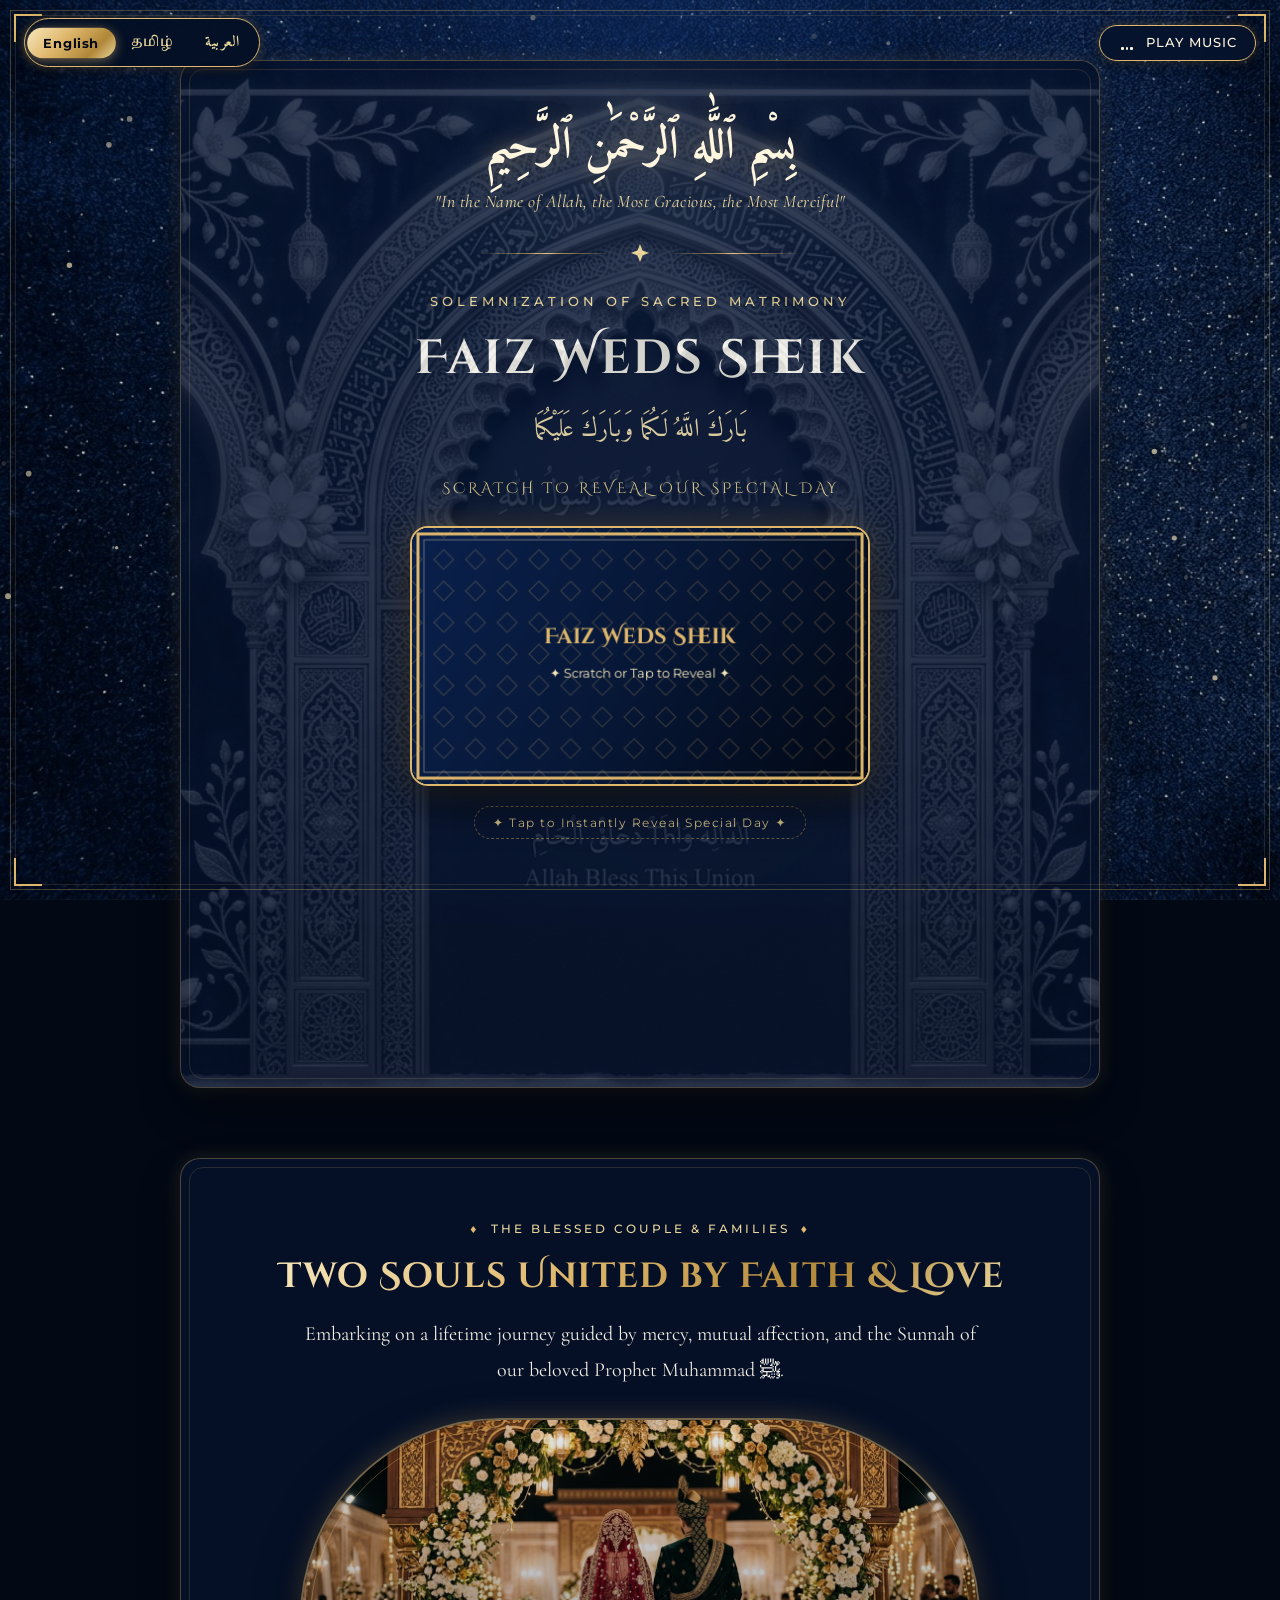
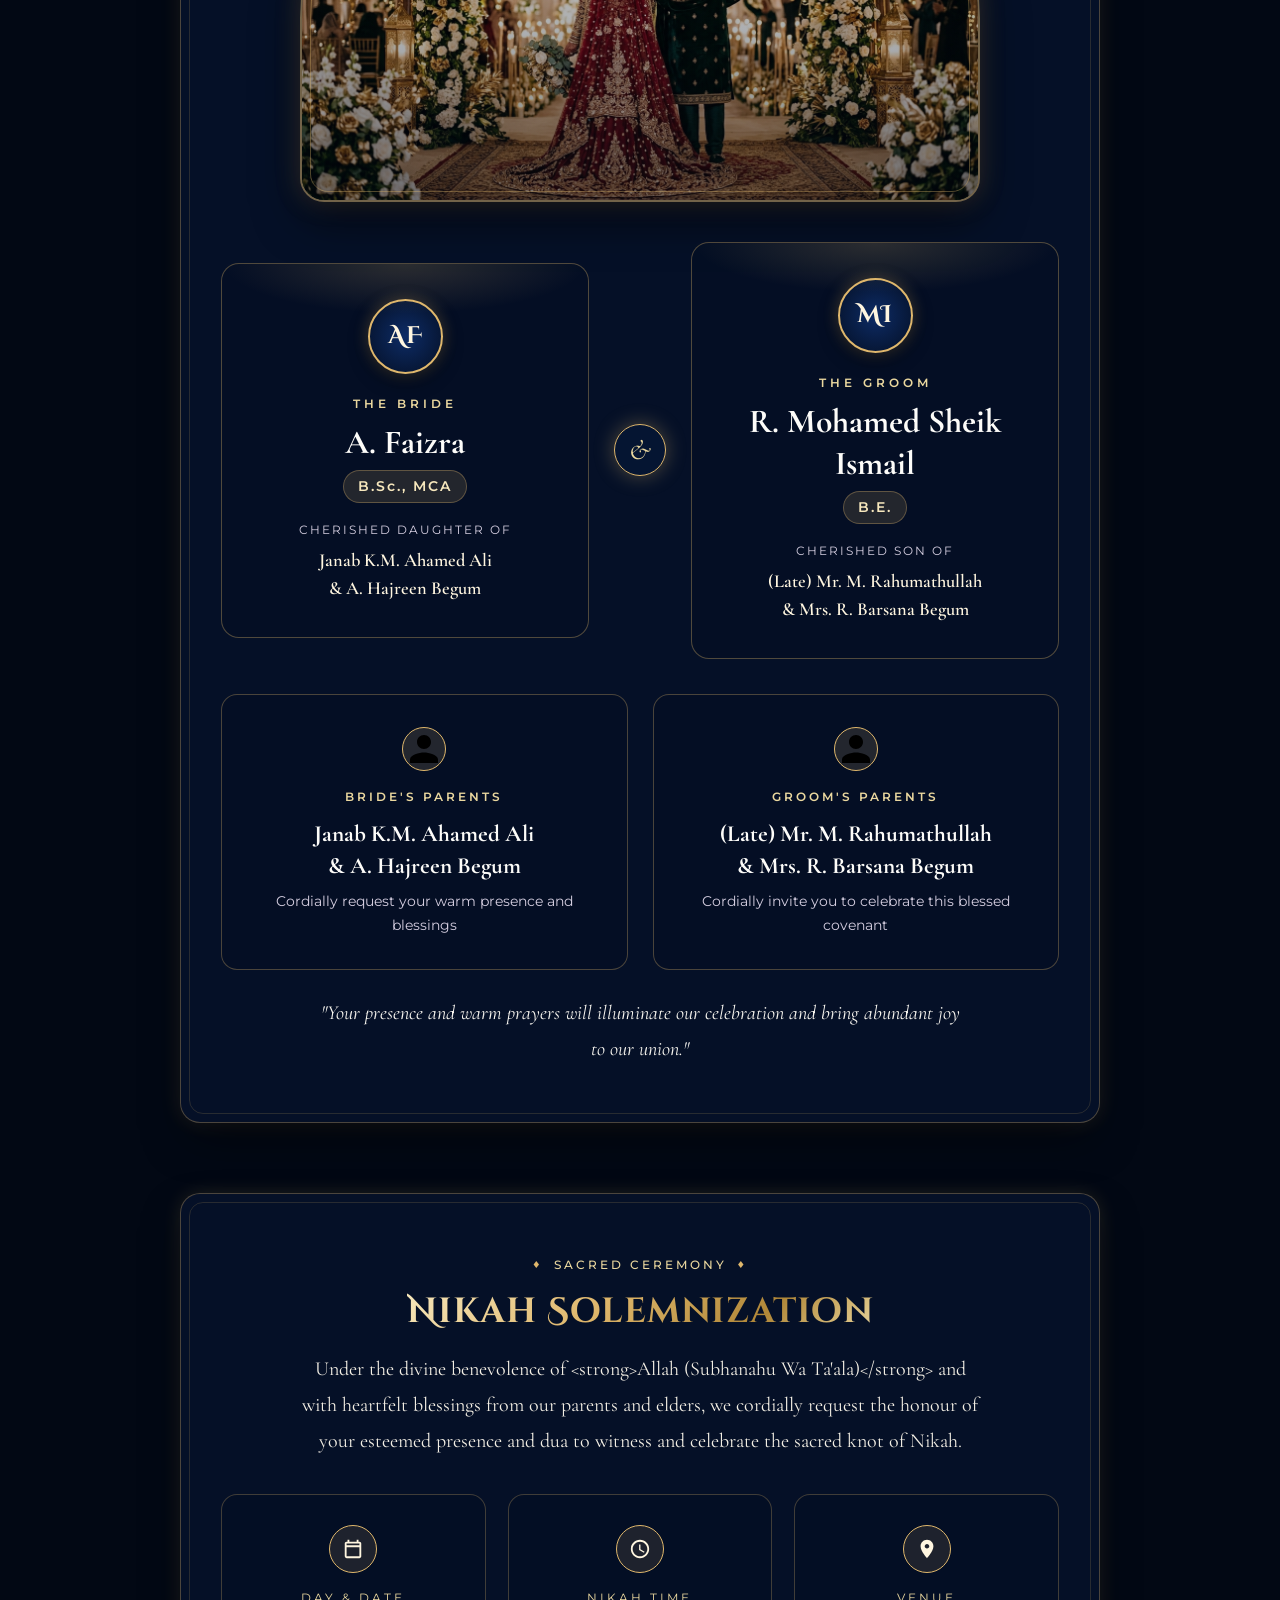
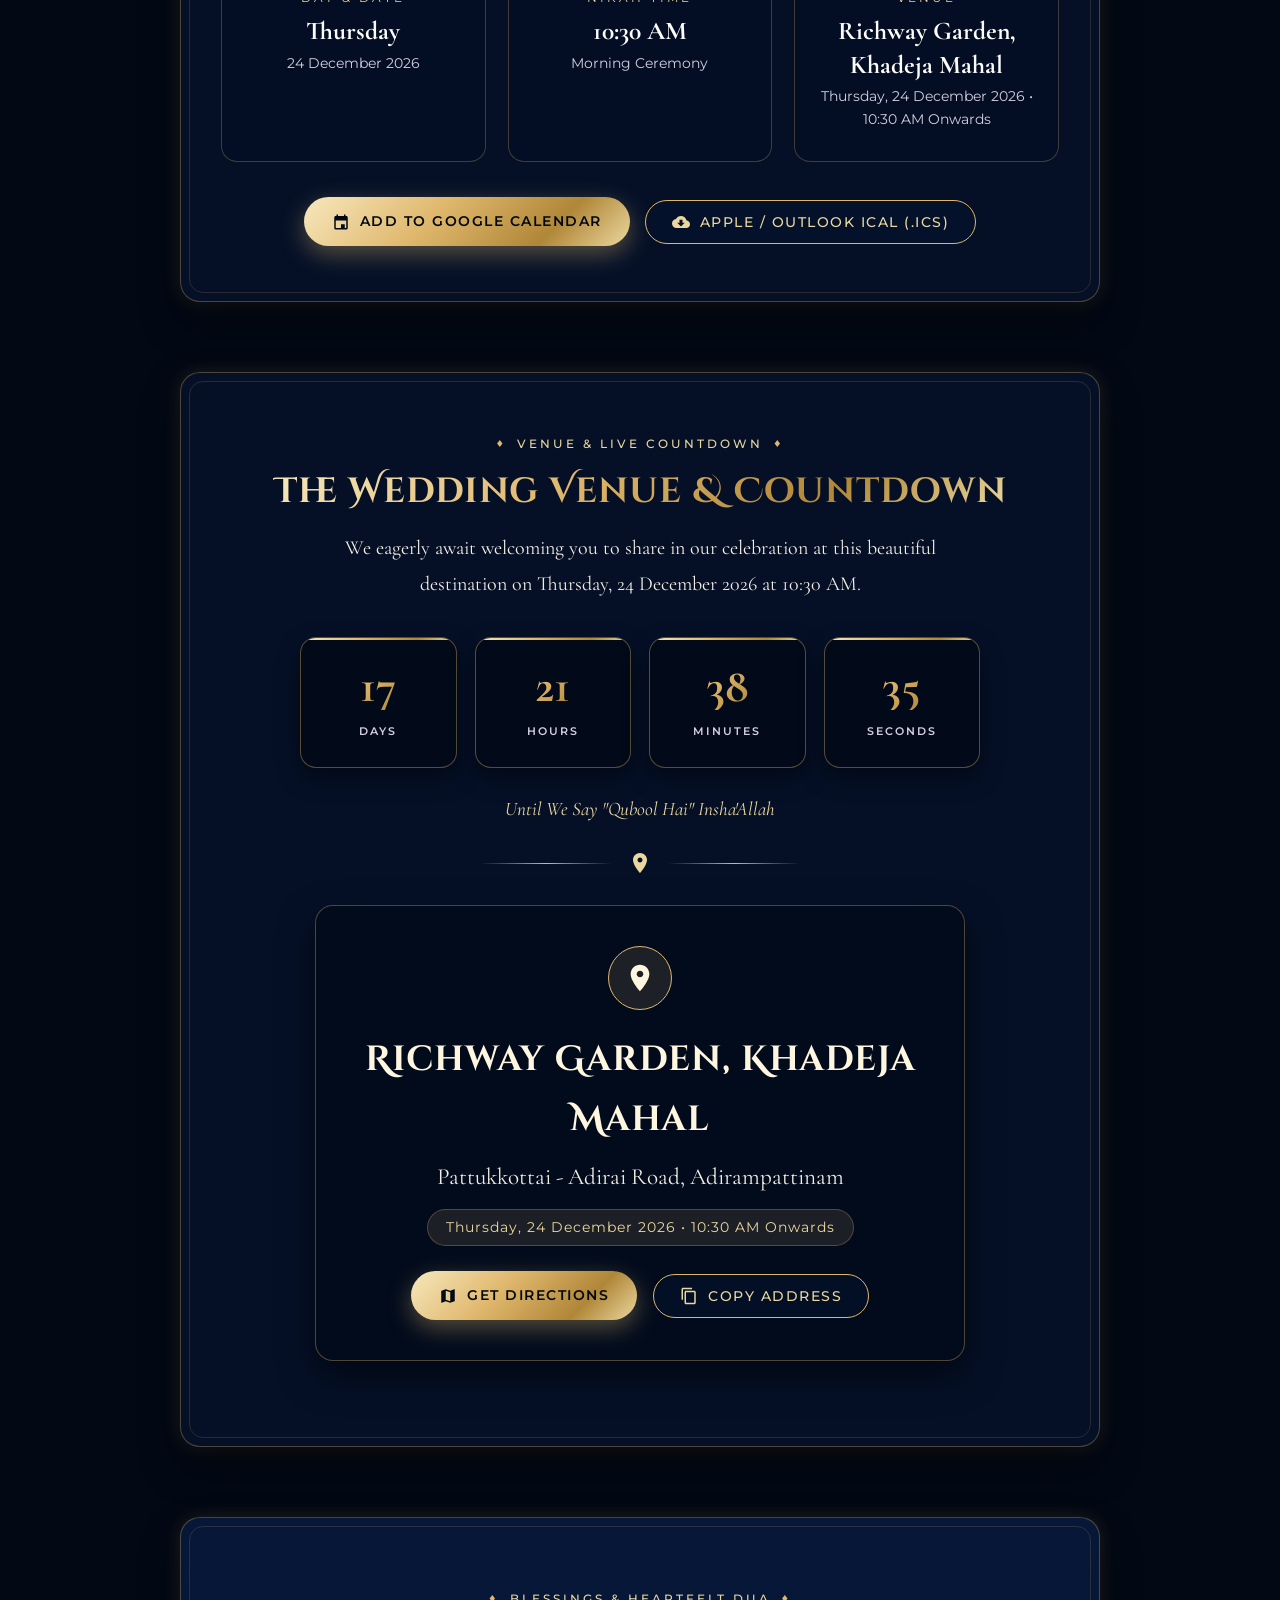
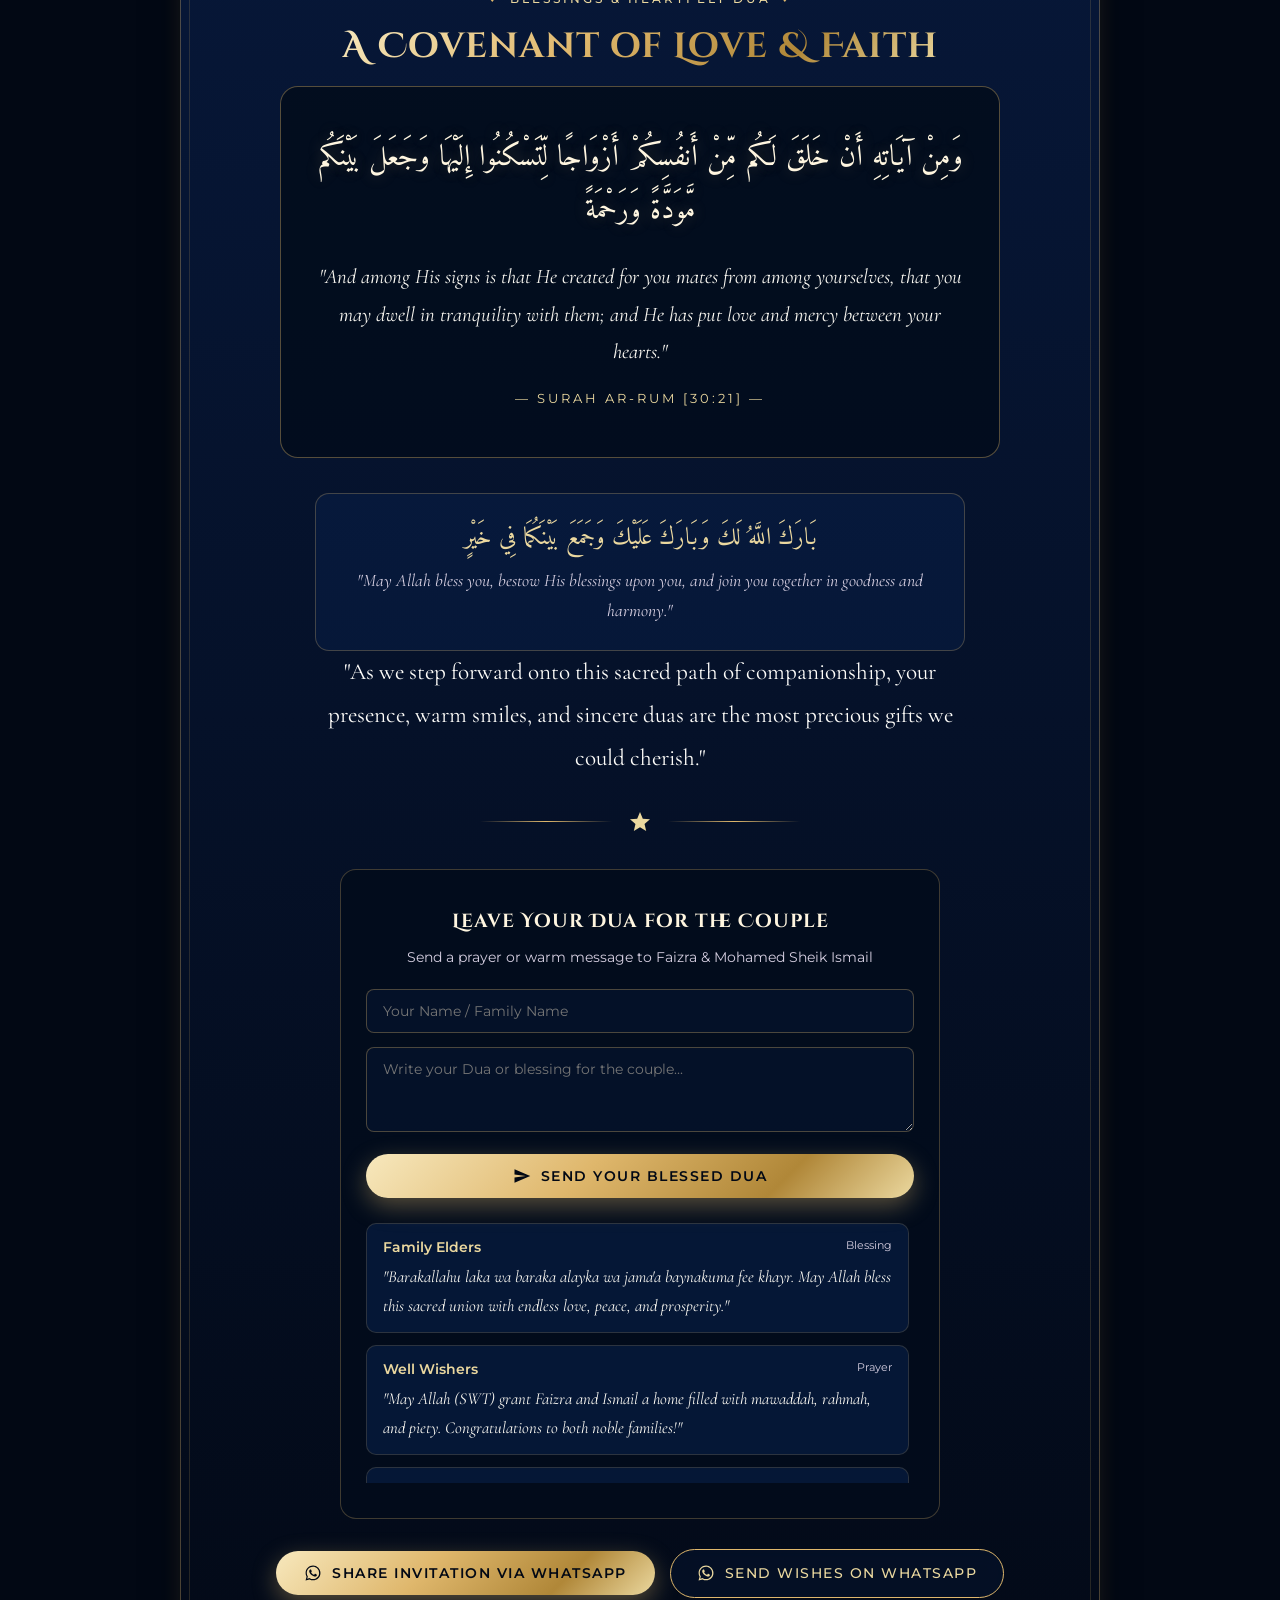
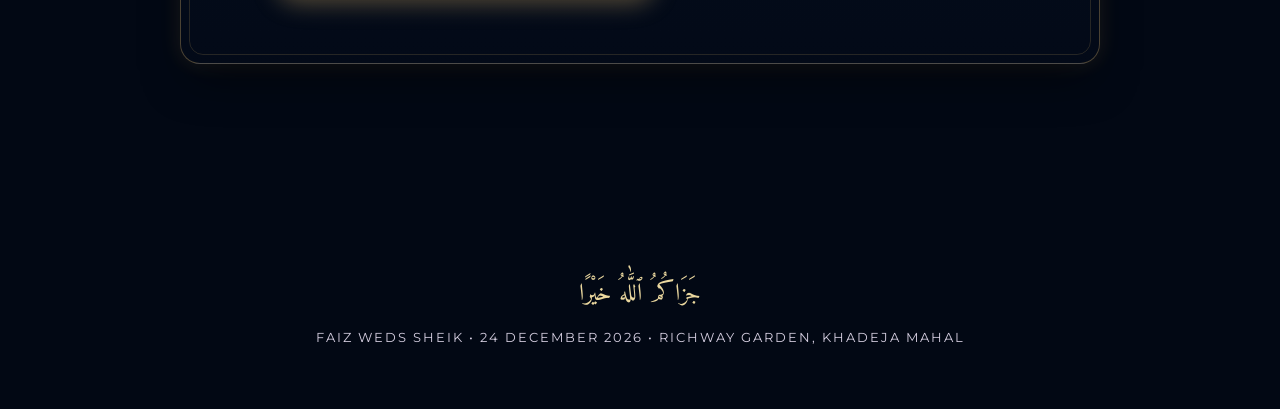
==== commit a9dd4ae5: "Configure background audio integration for Baraka Allahu Lakuma with public/audio path and fallback" ====
--- a/index.html
+++ b/index.html
@@ -77,10 +77,11 @@
     </button>
   </header>
 
-  <!-- Floating Audio Element (Ready for optional custom mp3 file) -->
+  <!-- Background Audio Element ("Baraka Allahu Lakuma") -->
   <audio id="wedding-audio" loop preload="none">
-    <source src="assets/ambient_melody.mp3" type="audio/mpeg">
+    <source src="public/audio/baraka-allahu-lakuma.mp3" type="audio/mpeg">
   </audio>
+
 
   <!-- ==========================================================================
        MAIN INVITATION CARD CONTAINER (EXACTLY 5 SECTIONS)
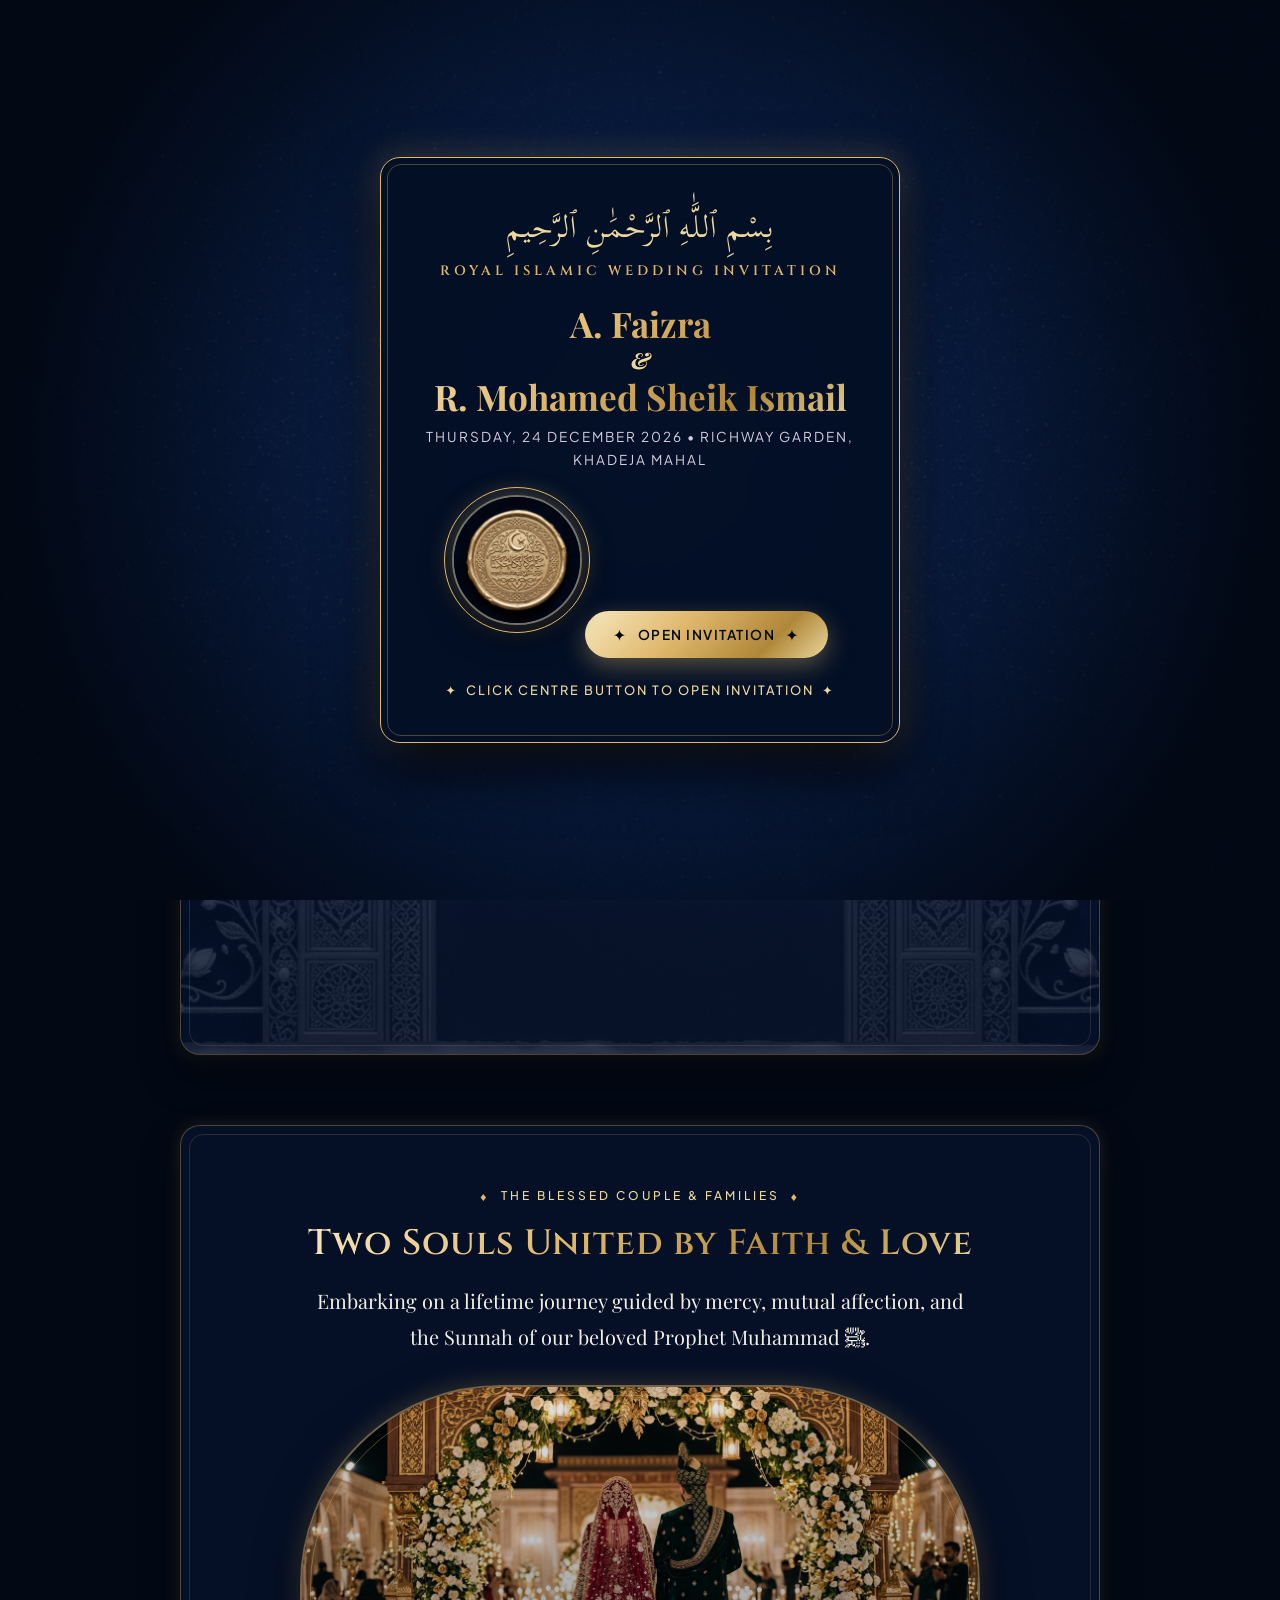
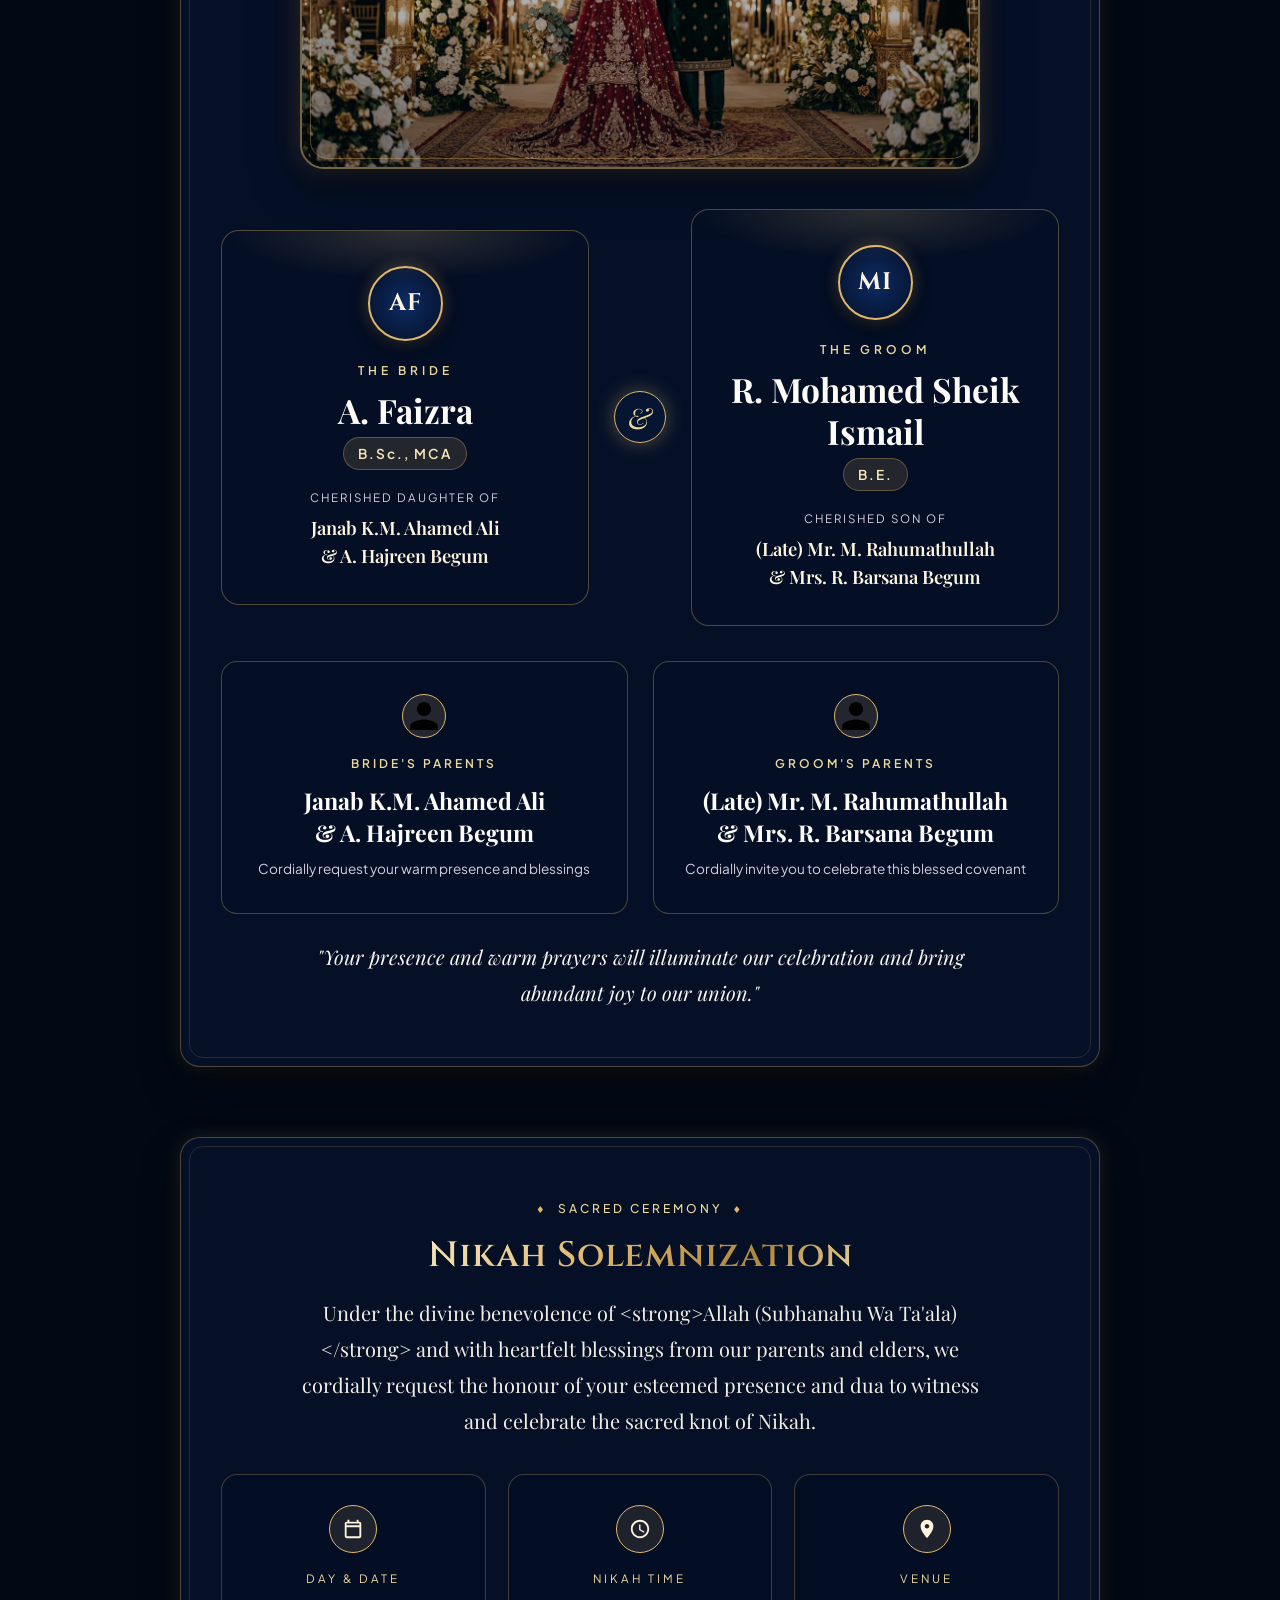
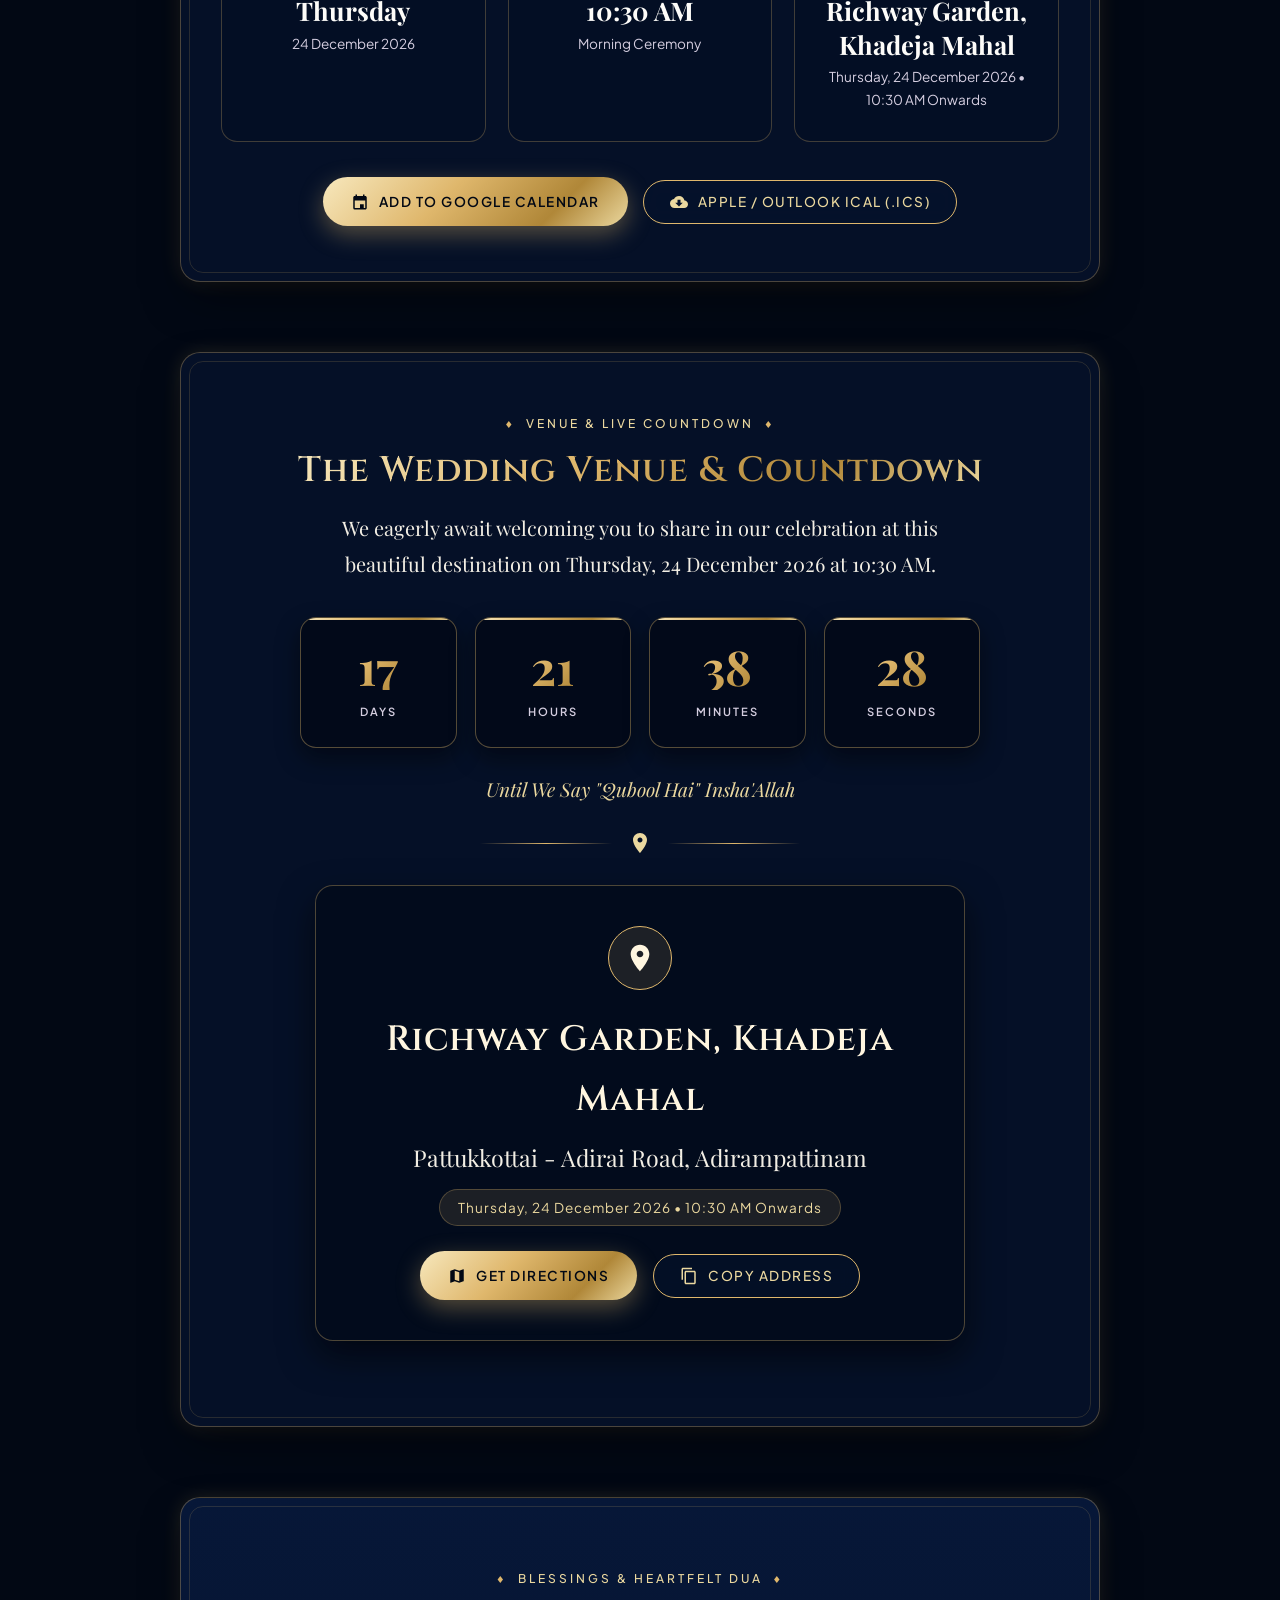
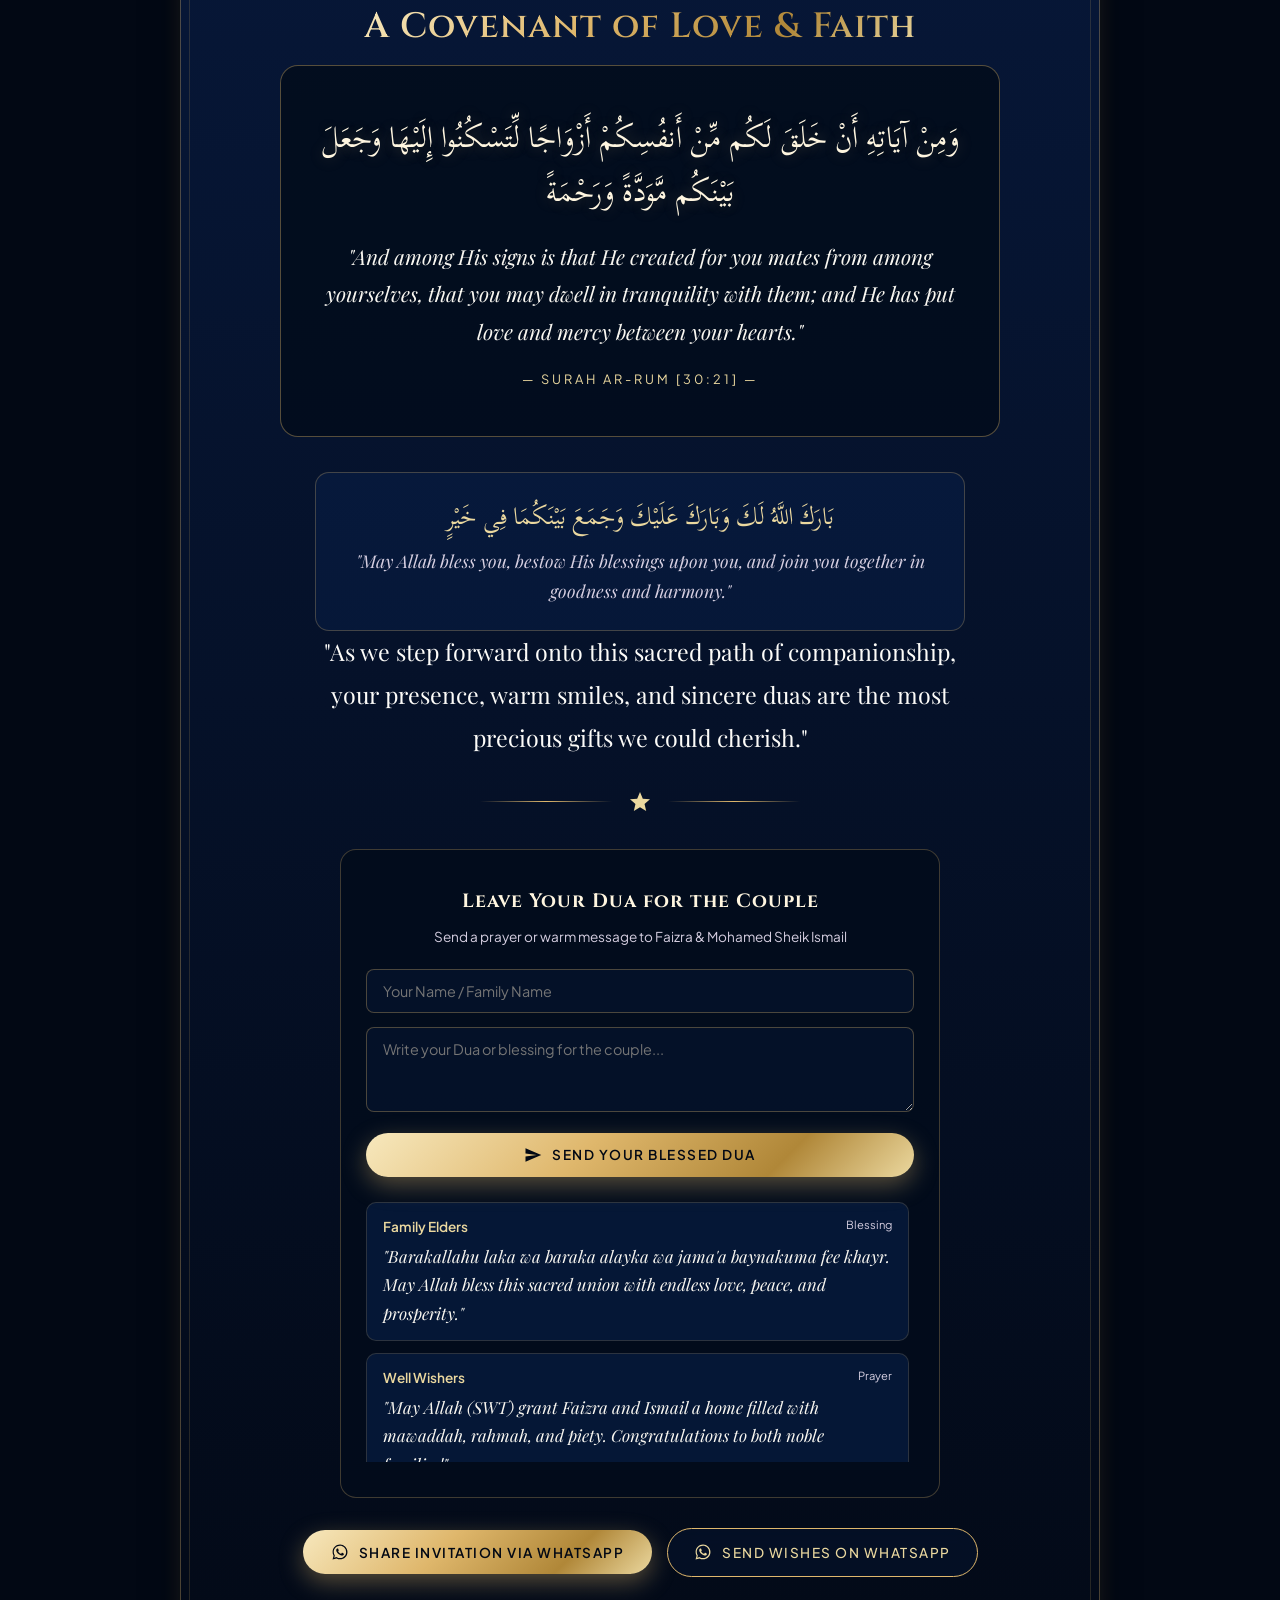
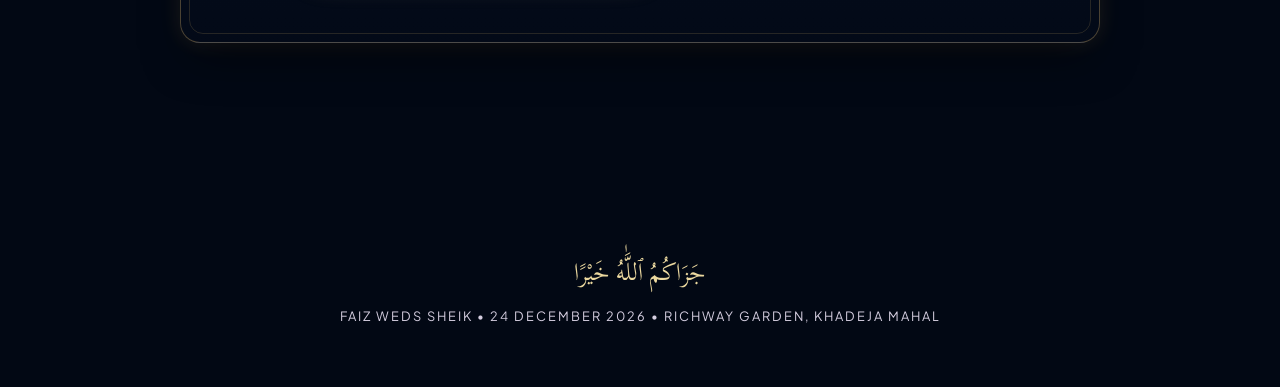
==== commit 2bca6484: "Restore original opening screen, add center scratch action button, mute control, and improve typogra" ====
--- a/index.html
+++ b/index.html
@@ -64,24 +64,65 @@
       <button class="lang-tab" data-lang="ar" role="tab" aria-selected="false" type="button">العربية</button>
     </div>
 
-    <!-- Music On/Off Toggle -->
-    <button id="music-toggle-btn" class="music-toggle-btn" aria-label="Toggle ambient wedding melody" type="button">
-      <span class="music-icon-wrap" aria-hidden="true">
-        <span class="sound-waves">
-          <span class="sound-bar"></span>
-          <span class="sound-bar"></span>
-          <span class="sound-bar"></span>
+    <!-- Music Controls: Mute & Play/Pause -->
+    <div class="music-controls-group">
+      <button id="mute-toggle-btn" class="mute-toggle-btn" aria-label="Mute / Unmute Audio" type="button" title="Mute/Unmute">
+        <svg class="speaker-icon" width="16" height="16" viewBox="0 0 24 24" fill="currentColor" aria-hidden="true">
+          <path id="speaker-icon-path" d="M3 9v6h4l5 5V4L7 9H3zm13.5 3c0-1.77-1.02-3.29-2.5-4.03v8.05c1.48-.73 2.5-2.25 2.5-4.02zM14 3.23v2.06c2.89.86 5 3.54 5 6.71s-2.11 5.85-5 6.71v2.06c4.01-.91 7-4.49 7-8.77s-2.99-7.86-7-8.77z"/>
+        </svg>
+      </button>
+
+      <button id="music-toggle-btn" class="music-toggle-btn" aria-label="Toggle ambient wedding melody" type="button">
+        <span class="music-icon-wrap" aria-hidden="true">
+          <span class="sound-waves">
+            <span class="sound-bar"></span>
+            <span class="sound-bar"></span>
+            <span class="sound-bar"></span>
+          </span>
         </span>
-      </span>
-      <span id="music-btn-text" data-i18n="music_play">Play Music</span>
-    </button>
+        <span id="music-btn-text" data-i18n="music_play">Play Music</span>
+      </button>
+    </div>
   </header>
+
+  <!-- ==========================================================================
+       ORIGINAL OPENING SCREEN OVERLAY (Click Centre Button to Open Invitation)
+       ========================================================================== -->
+  <div id="envelope-overlay" role="dialog" aria-modal="true" aria-label="Wedding Invitation Opening Screen">
+    <div class="envelope-card">
+      <div class="envelope-bismillah" lang="ar" dir="rtl">بِسْمِ ٱللَّٰهِ ٱلرَّحْمَٰنِ ٱلرَّحِيمِ</div>
+      <p class="envelope-subtitle" data-i18n="envelope_subtitle">Royal Islamic Wedding Invitation</p>
+      
+      <div class="envelope-names">
+        <span data-i18n="bride_name">A. Faizra</span>
+        <span class="envelope-and">&amp;</span>
+        <span data-i18n="groom_name">R. Mohamed Sheik Ismail</span>
+      </div>
+      
+      <p class="envelope-date-preview" data-i18n="envelope_date_preview">Thursday, 24 December 2026 • Richway Garden, Khadeja Mahal</p>
+
+      <!-- Centre Interactive Button: Open Invitation / Begin Our Journey -->
+      <div class="wax-seal-wrapper" id="wax-seal-btn" role="button" tabindex="0" aria-label="Open the wedding invitation">
+        <div class="wax-seal-pulse"></div>
+        <img src="assets/blue_seal.jpg" alt="Royal Gold Nikah Seal" class="wax-seal-img" width="140" height="140">
+      </div>
+
+      <button id="open-invitation-btn" class="btn-royal-gold open-invitation-center-btn" type="button">
+        <span class="btn-sparkle-icon">✦</span>
+        <span data-i18n="btn_open_invitation">Open Invitation</span>
+        <span class="btn-sparkle-icon">✦</span>
+      </button>
+
+      <div class="wax-seal-tap-hint">
+        <span>✦</span> <span data-i18n="envelope_tap_hint">Click Centre Button to Open Invitation</span> <span>✦</span>
+      </div>
+    </div>
+  </div>
 
   <!-- Background Audio Element ("Baraka Allahu Lakuma") -->
   <audio id="wedding-audio" loop preload="none">
     <source src="public/audio/baraka-allahu-lakuma.mp3" type="audio/mpeg">
   </audio>
-
 
   <!-- ==========================================================================
        MAIN INVITATION CARD CONTAINER (EXACTLY 5 SECTIONS)
@@ -127,6 +168,7 @@
       <div class="scratch-card-container" id="scratch-card-box">
         <!-- Revealed Content Underneath Canvas -->
         <div class="scratch-revealed-content" id="scratch-revealed-layer">
+          <div class="scratch-backdrop-decor" aria-hidden="true"></div>
           <div class="scratch-sparkle-overlay" aria-hidden="true"></div>
           <div class="scratch-initials-badge">
             <span class="scratch-initials-text">F &amp; M</span>
@@ -146,19 +188,21 @@
 
         <!-- Scratchable Gold-Blue Pattern Canvas -->
         <canvas id="scratch-canvas" class="scratch-canvas" width="460" height="260" aria-label="Scratch card canvas to reveal bride and groom details"></canvas>
-      </div>
-
-      <!-- Accessible Fallback Reveal Button (For keyboard/screen-reader users) -->
-      <div class="scratch-accessibility-wrap">
-        <button id="scratch-reveal-btn" class="scratch-accessibility-btn" type="button" data-i18n="btn_scratch_reveal">
-          ✦ Tap to Instantly Reveal Special Day ✦
-        </button>
+
+        <!-- Centre Scratch Action Button (Triggers automated scratch reveal) -->
+        <div class="scratch-center-action-overlay" id="scratch-center-action">
+          <button id="scratch-center-btn" class="btn-royal-gold scratch-center-btn" type="button">
+            <span class="scratch-sparkle-symbol">✦</span>
+            <span id="scratch-btn-label" data-i18n="btn_scratch_action">Scratch to Reveal</span>
+            <span class="scratch-sparkle-symbol">✦</span>
+          </button>
+        </div>
       </div>
 
       <!-- Music Choice Modal / Banner (Appears after scratch reveal) -->
       <div class="music-choice-card" id="music-choice-container">
         <p class="music-choice-prompt" data-i18n="music_choice_prompt">
-          Would you like to play the serene ambient wedding melody while viewing?
+          Would you like to play “Baraka Allahu Lakuma” while viewing our wedding invitation?
         </p>
         <div class="music-choice-actions">
           <button id="choice-play-music" class="btn-royal-gold" type="button">
@@ -172,6 +216,7 @@
         </div>
       </div>
     </section>
+
 
     <!-- ------------------------------------------------------------------------
          SECTION 2: THE COUPLE AND THEIR FAMILIES
--- a/styles.css
+++ b/styles.css
@@ -8,7 +8,7 @@
    ========================================================================== */
 
 /* --- Google Fonts Import --- */
-@import url('https://fonts.googleapis.com/css2?family=Amiri:ital,wght@0,400;0,700;1,400&family=Cinzel+Decorative:wght@400;600;700;900&family=Cormorant+Garamond:ital,wght@0,300;0,400;0,600;0,700;1,400&family=Montserrat:wght@200;300;400;500;600;700&family=Noto+Serif+Tamil:wght@300;400;600;700&display=swap');
+@import url('https://fonts.googleapis.com/css2?family=Amiri:ital,wght@0,400;0,700;1,400&family=Cinzel:wght@500;600;700;800;900&family=Cinzel+Decorative:wght@400;700;900&family=Playfair+Display:ital,wght@0,400;0,500;0,600;0,700;0,800;1,400;1,600&family=Cormorant+Garamond:ital,wght@0,400;0,600;0,700;1,400;1,600&family=Plus+Jakarta+Sans:wght@300;400;500;600;700&family=Noto+Serif+Tamil:wght@400;600;700&family=Scheherazade+New:wght@500;600;700&display=swap');
 
 /* --- Design Tokens & Variables --- */
 :root {
@@ -43,11 +43,12 @@
   --ivory-muted: #d5cee0;
   --ivory-subtle: rgba(248, 246, 240, 0.78);
 
-  /* Typography */
-  --font-royal: 'Cinzel Decorative', Georgia, serif;
-  --font-serif: 'Cormorant Garamond', Garamond, Georgia, serif;
-  --font-arabic: 'Amiri', 'Traditional Arabic', serif;
-  --font-sans: 'Montserrat', system-ui, -apple-system, sans-serif;
+  /* Enhanced High-End Typography */
+  --font-royal: 'Cinzel', 'Cinzel Decorative', 'Playfair Display', Georgia, serif;
+  --font-serif: 'Playfair Display', 'Cormorant Garamond', Georgia, serif;
+  --font-arabic: 'Scheherazade New', 'Amiri', 'Traditional Arabic', serif;
+  --font-tamil: 'Noto Serif Tamil', 'Latha', serif;
+  --font-sans: 'Plus Jakarta Sans', system-ui, -apple-system, sans-serif;
 
   /* Shadows & Depth */
   --shadow-gold: 0 10px 35px -5px rgba(223, 183, 108, 0.24);
@@ -58,6 +59,7 @@
   --ease-royal: cubic-bezier(0.25, 1, 0.35, 1);
   --transition-smooth: all 0.5s var(--ease-royal);
 }
+
 
 /* --- Base & Reset --- */
 *, *::before, *::after {
@@ -226,6 +228,41 @@
   font-weight: 700;
 }
 
+/* Header Action Bar Controls Group */
+.music-controls-group {
+  display: flex;
+  align-items: center;
+  gap: 8px;
+}
+
+.mute-toggle-btn {
+  background: rgba(6, 19, 44, 0.88);
+  border: 1px solid var(--gold-primary);
+  border-radius: 50%;
+  width: 38px;
+  height: 38px;
+  display: flex;
+  align-items: center;
+  justify-content: center;
+  color: var(--gold-pale);
+  cursor: pointer;
+  box-shadow: 0 4px 15px rgba(0, 0, 0, 0.45), 0 0 10px rgba(223, 183, 108, 0.28);
+  backdrop-filter: blur(8px);
+  transition: all 0.3s ease;
+}
+
+.mute-toggle-btn:hover {
+  background: var(--gold-primary);
+  color: var(--blue-deepest);
+  transform: translateY(-2px);
+}
+
+.mute-toggle-btn.muted {
+  border-color: rgba(223, 183, 108, 0.4);
+  color: var(--ivory-muted);
+  opacity: 0.8;
+}
+
 .music-toggle-btn {
   background: rgba(6, 19, 44, 0.88);
   border: 1px solid var(--gold-primary);
@@ -234,7 +271,7 @@
   color: var(--gold-pale);
   font-family: var(--font-sans);
   font-size: 0.8rem;
-  font-weight: 500;
+  font-weight: 600;
   letter-spacing: 1px;
   text-transform: uppercase;
   display: flex;
@@ -289,6 +326,182 @@
 @keyframes soundBounce {
   0%, 100% { height: 4px; }
   50% { height: 14px; }
+}
+
+/* ==========================================================================
+   ORIGINAL FULL-SCREEN OPENING OVERLAY (Click Centre Button to Open Invitation)
+   ========================================================================== */
+#envelope-overlay {
+  position: fixed;
+  inset: 0;
+  background: radial-gradient(circle at center, #0a214d 0%, #020814 90%);
+  background-image: 
+    radial-gradient(circle at center, rgba(14, 46, 107, 0.85) 0%, rgba(2, 8, 20, 0.98) 80%),
+    url('assets/blue_texture.jpg');
+  background-size: cover;
+  background-position: center;
+  z-index: 1000;
+  display: flex;
+  align-items: center;
+  justify-content: center;
+  transition: opacity 1.2s var(--ease-royal), transform 1.2s var(--ease-royal), visibility 1.2s;
+  overflow: hidden;
+}
+
+#envelope-overlay.opened {
+  opacity: 0;
+  transform: scale(1.08);
+  pointer-events: none;
+  visibility: hidden;
+}
+
+.envelope-card {
+  position: relative;
+  max-width: 520px;
+  width: 90%;
+  padding: 44px 30px 40px;
+  background: rgba(4, 15, 36, 0.95);
+  border: 1px solid var(--gold-primary);
+  border-radius: 20px;
+  text-align: center;
+  box-shadow: 0 25px 60px rgba(0, 0, 0, 0.85), 0 0 35px rgba(223, 183, 108, 0.28);
+  backdrop-filter: blur(14px);
+  animation: cardFloat 6s ease-in-out infinite;
+}
+
+@keyframes cardFloat {
+  0%, 100% { transform: translateY(0); }
+  50% { transform: translateY(-8px); }
+}
+
+.envelope-card::before {
+  content: '';
+  position: absolute;
+  inset: 6px;
+  border: 1px solid rgba(223, 183, 108, 0.32);
+  border-radius: 14px;
+  pointer-events: none;
+}
+
+.envelope-bismillah {
+  font-family: var(--font-arabic);
+  font-size: 1.9rem;
+  color: var(--gold-champagne);
+  margin-bottom: 6px;
+  letter-spacing: 1px;
+}
+
+.envelope-subtitle {
+  font-family: var(--font-royal);
+  font-size: 0.85rem;
+  color: var(--gold-primary);
+  letter-spacing: 4px;
+  text-transform: uppercase;
+  margin-bottom: 20px;
+  font-weight: 600;
+}
+
+.envelope-names {
+  font-family: var(--font-serif);
+  font-size: 2.2rem;
+  font-weight: 700;
+  color: var(--ivory-white);
+  line-height: 1.2;
+  margin-bottom: 6px;
+  background: var(--gold-gradient);
+  -webkit-background-clip: text;
+  -webkit-text-fill-color: transparent;
+}
+
+.envelope-and {
+  font-family: var(--font-serif);
+  font-style: italic;
+  font-size: 1.4rem;
+  color: var(--gold-champagne);
+  display: block;
+  margin: 2px 0;
+  -webkit-text-fill-color: var(--gold-champagne);
+}
+
+.envelope-date-preview {
+  font-size: 0.85rem;
+  color: var(--ivory-muted);
+  letter-spacing: 2px;
+  text-transform: uppercase;
+  margin-bottom: 24px;
+}
+
+.wax-seal-wrapper {
+  position: relative;
+  display: inline-block;
+  cursor: pointer;
+  margin: 0 auto 16px;
+  transition: transform 0.4s var(--ease-royal);
+}
+
+.wax-seal-wrapper:hover {
+  transform: scale(1.06);
+}
+
+.wax-seal-img {
+  width: 130px;
+  height: 130px;
+  border-radius: 50%;
+  object-fit: cover;
+  box-shadow: 0 10px 30px rgba(0, 0, 0, 0.65), 0 0 25px rgba(223, 183, 108, 0.42);
+  display: block;
+  border: 2px solid rgba(247, 232, 189, 0.45);
+}
+
+.wax-seal-pulse {
+  position: absolute;
+  inset: -8px;
+  border-radius: 50%;
+  border: 1px solid var(--gold-primary);
+  animation: sealPulse 2.5s infinite;
+  pointer-events: none;
+}
+
+@keyframes sealPulse {
+  0% { transform: scale(0.95); opacity: 0.8; }
+  50% { transform: scale(1.12); opacity: 0; }
+  100% { transform: scale(0.95); opacity: 0; }
+}
+
+.open-invitation-center-btn {
+  margin: 10px auto 14px;
+  padding: 14px 34px;
+  font-size: 0.95rem;
+  letter-spacing: 2px;
+  font-weight: 700;
+  display: inline-flex;
+  align-items: center;
+  gap: 12px;
+  cursor: pointer;
+  box-shadow: 0 8px 30px rgba(223, 183, 108, 0.45);
+}
+
+.open-invitation-center-btn:hover {
+  transform: translateY(-3px) scale(1.02);
+  box-shadow: 0 12px 35px rgba(223, 183, 108, 0.65);
+}
+
+.btn-sparkle-icon {
+  color: var(--blue-deepest);
+  font-size: 1rem;
+}
+
+.wax-seal-tap-hint {
+  font-size: 0.8rem;
+  font-weight: 500;
+  letter-spacing: 2px;
+  text-transform: uppercase;
+  color: var(--gold-champagne);
+  display: flex;
+  align-items: center;
+  justify-content: center;
+  gap: 8px;
+  margin-top: 8px;
 }
 
 /* ==========================================================================
@@ -315,18 +528,19 @@
 .scratch-card-container {
   position: relative;
   width: 100%;
-  max-width: 460px;
-  height: 260px;
+  max-width: 480px;
+  height: 280px;
   margin: 0 auto 20px;
-  border-radius: 18px;
+  border-radius: 20px;
   overflow: hidden;
-  box-shadow: 0 16px 40px rgba(0, 0, 0, 0.65), 0 0 30px rgba(223, 183, 108, 0.28);
+  box-shadow: 0 16px 45px rgba(0, 0, 0, 0.7), 0 0 35px rgba(223, 183, 108, 0.32);
   border: 2px solid var(--gold-primary);
   background: radial-gradient(circle at center, #0a214d 0%, #030d22 100%);
   user-select: none;
   -webkit-user-select: none;
   touch-action: none;
 }
+
 
 /* Revealed Content Layer Underneath Canvas */
 .scratch-revealed-content {
@@ -421,45 +635,85 @@
   animation: pulseGentle 1.8s infinite ease-in-out;
 }
 
+.scratch-backdrop-decor {
+  position: absolute;
+  inset: 0;
+  background-image: 
+    radial-gradient(circle at 50% 30%, rgba(223, 183, 108, 0.12) 0%, transparent 60%),
+    url('assets/blue_hero_arch.jpg');
+  background-position: center;
+  background-size: cover;
+  opacity: 0.22;
+  mix-blend-mode: luminosity;
+  pointer-events: none;
+}
+
 /* Scratchable Foreground Canvas */
 .scratch-canvas {
   position: absolute;
   inset: 0;
   width: 100%;
   height: 100%;
-  cursor: crosshair;
+  cursor: pointer;
   z-index: 2;
-  transition: opacity 0.8s ease;
+  transition: opacity 1s cubic-bezier(0.2, 0.8, 0.2, 1), transform 1s cubic-bezier(0.2, 0.8, 0.2, 1);
 }
 
 .scratch-canvas.fade-out {
   opacity: 0;
+  transform: scale(1.05);
   pointer-events: none;
 }
 
-/* Accessible Fallback Button */
-.scratch-accessibility-wrap {
-  margin: 10px auto 20px;
-}
-
-.scratch-accessibility-btn {
-  background: transparent;
-  border: 1px dashed rgba(223, 183, 108, 0.5);
-  color: var(--gold-champagne);
-  padding: 8px 18px;
-  border-radius: 20px;
-  font-family: var(--font-sans);
-  font-size: 0.78rem;
-  letter-spacing: 1.5px;
+/* Center Scratch Action Button Overlay */
+.scratch-center-action-overlay {
+  position: absolute;
+  inset: 0;
+  display: flex;
+  align-items: center;
+  justify-content: center;
+  z-index: 3;
+  pointer-events: none;
+  transition: opacity 0.5s ease;
+}
+
+.scratch-center-action-overlay.hidden {
+  opacity: 0;
+  pointer-events: none;
+  visibility: hidden;
+}
+
+.scratch-center-btn {
+  pointer-events: auto;
+  padding: 13px 30px;
+  font-size: 0.95rem;
+  letter-spacing: 2px;
+  font-weight: 700;
+  border-radius: 35px;
+  display: inline-flex;
+  align-items: center;
+  gap: 10px;
+  box-shadow: 0 8px 25px rgba(0, 0, 0, 0.5), 0 0 25px rgba(223, 183, 108, 0.6);
+  border: 1px solid var(--gold-light);
   cursor: pointer;
-  transition: all 0.3s ease;
-}
-
-.scratch-accessibility-btn:hover {
-  background: rgba(223, 183, 108, 0.15);
-  border-color: var(--gold-primary);
-  color: var(--ivory-white);
-}
+  animation: pulseButton 2.5s infinite;
+}
+
+@keyframes pulseButton {
+  0%, 100% { transform: scale(1); box-shadow: 0 8px 25px rgba(0, 0, 0, 0.5), 0 0 20px rgba(223, 183, 108, 0.5); }
+  50% { transform: scale(1.05); box-shadow: 0 12px 30px rgba(0, 0, 0, 0.6), 0 0 32px rgba(223, 183, 108, 0.85); }
+}
+
+.scratch-center-btn:hover {
+  transform: scale(1.08) translateY(-2px);
+  filter: brightness(1.15);
+}
+
+.scratch-sparkle-symbol {
+  color: var(--blue-deepest);
+  font-size: 1.1rem;
+}
+
 
 /* Music Choice Card (Revealed after Scratch) */
 .music-choice-card {
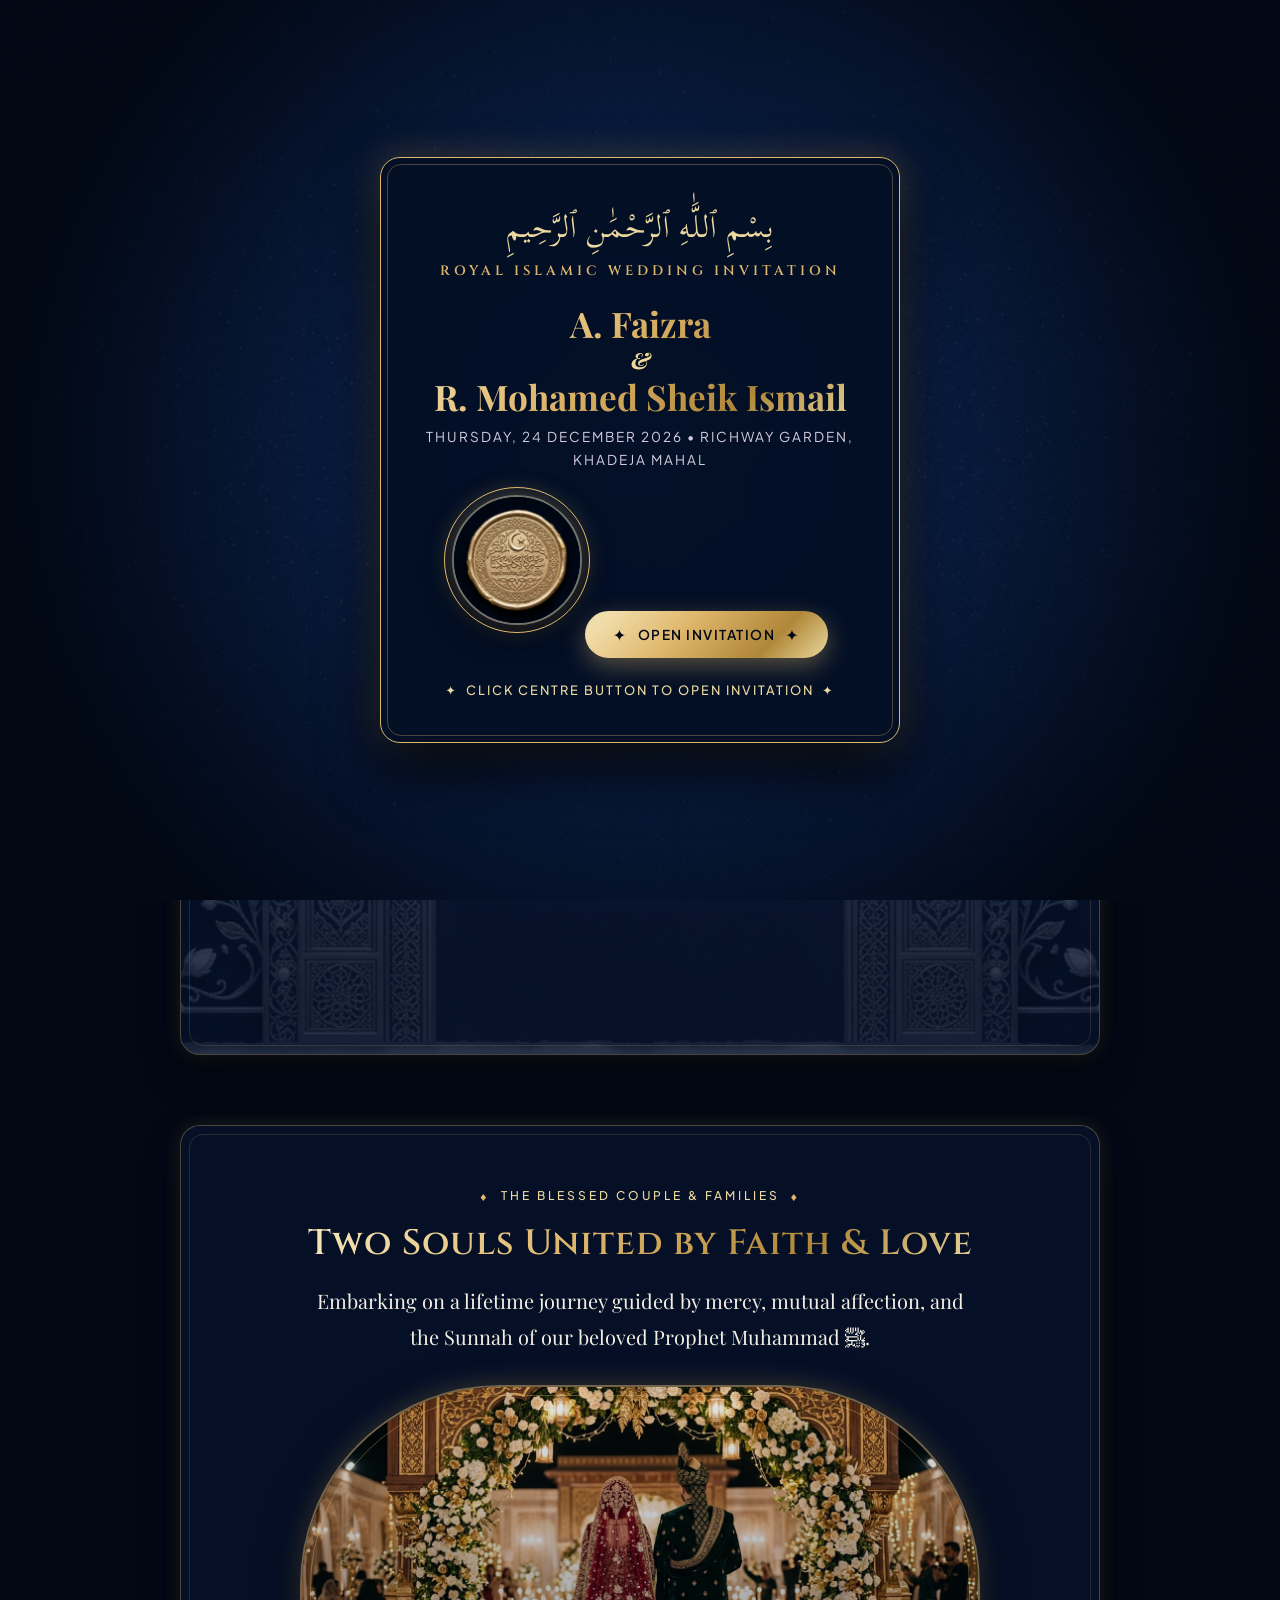
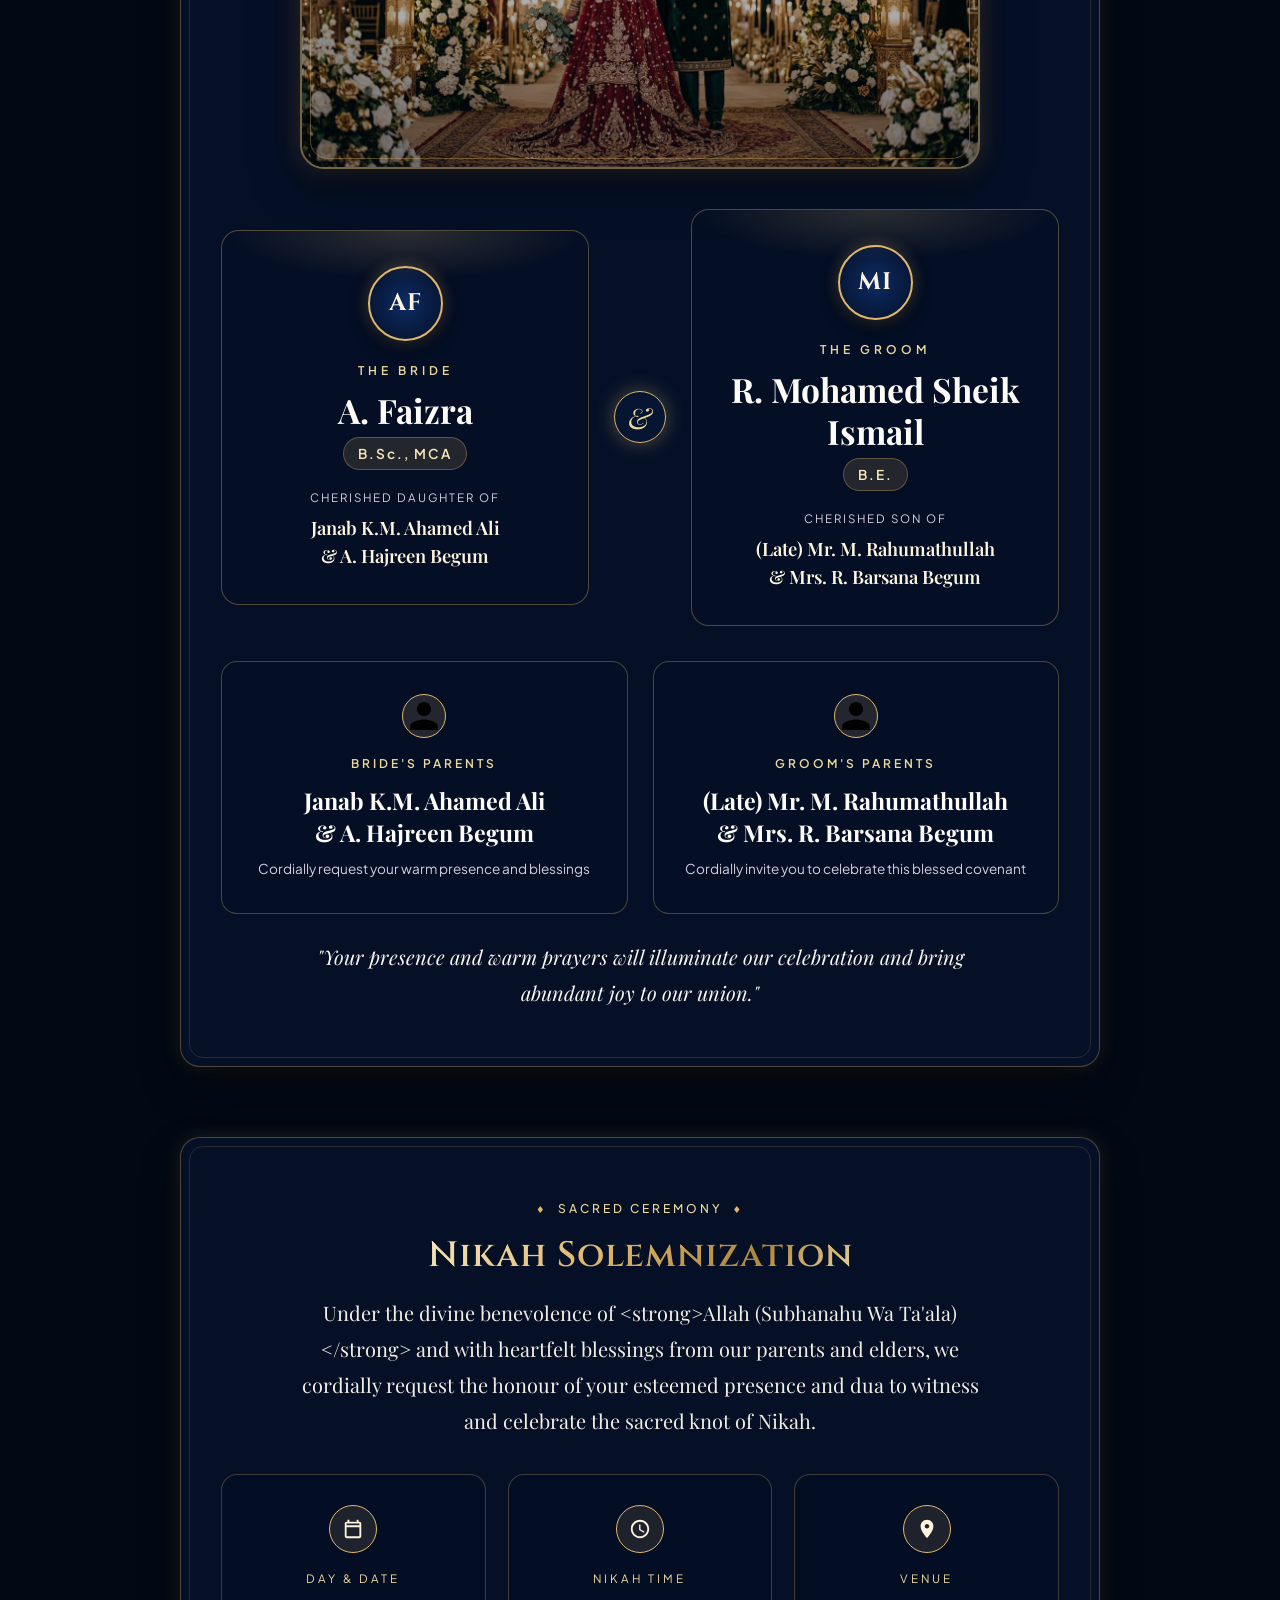
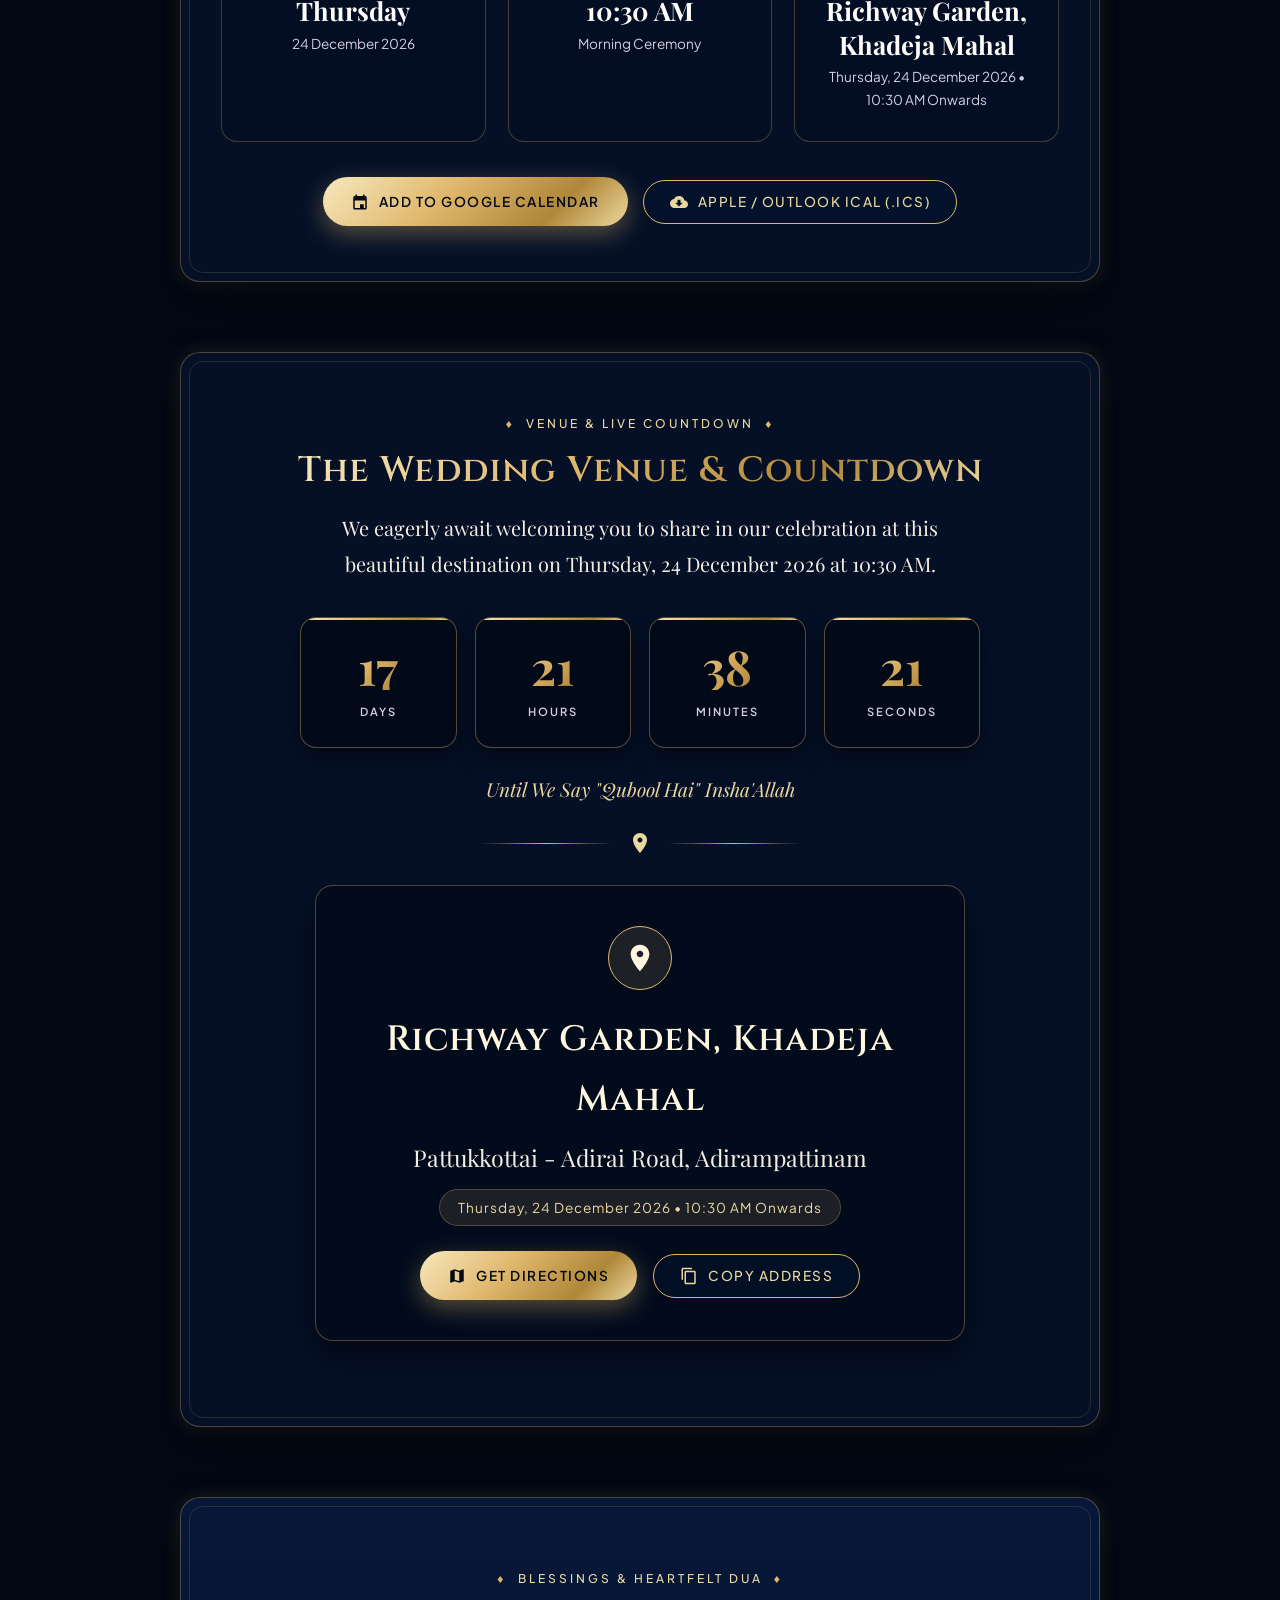
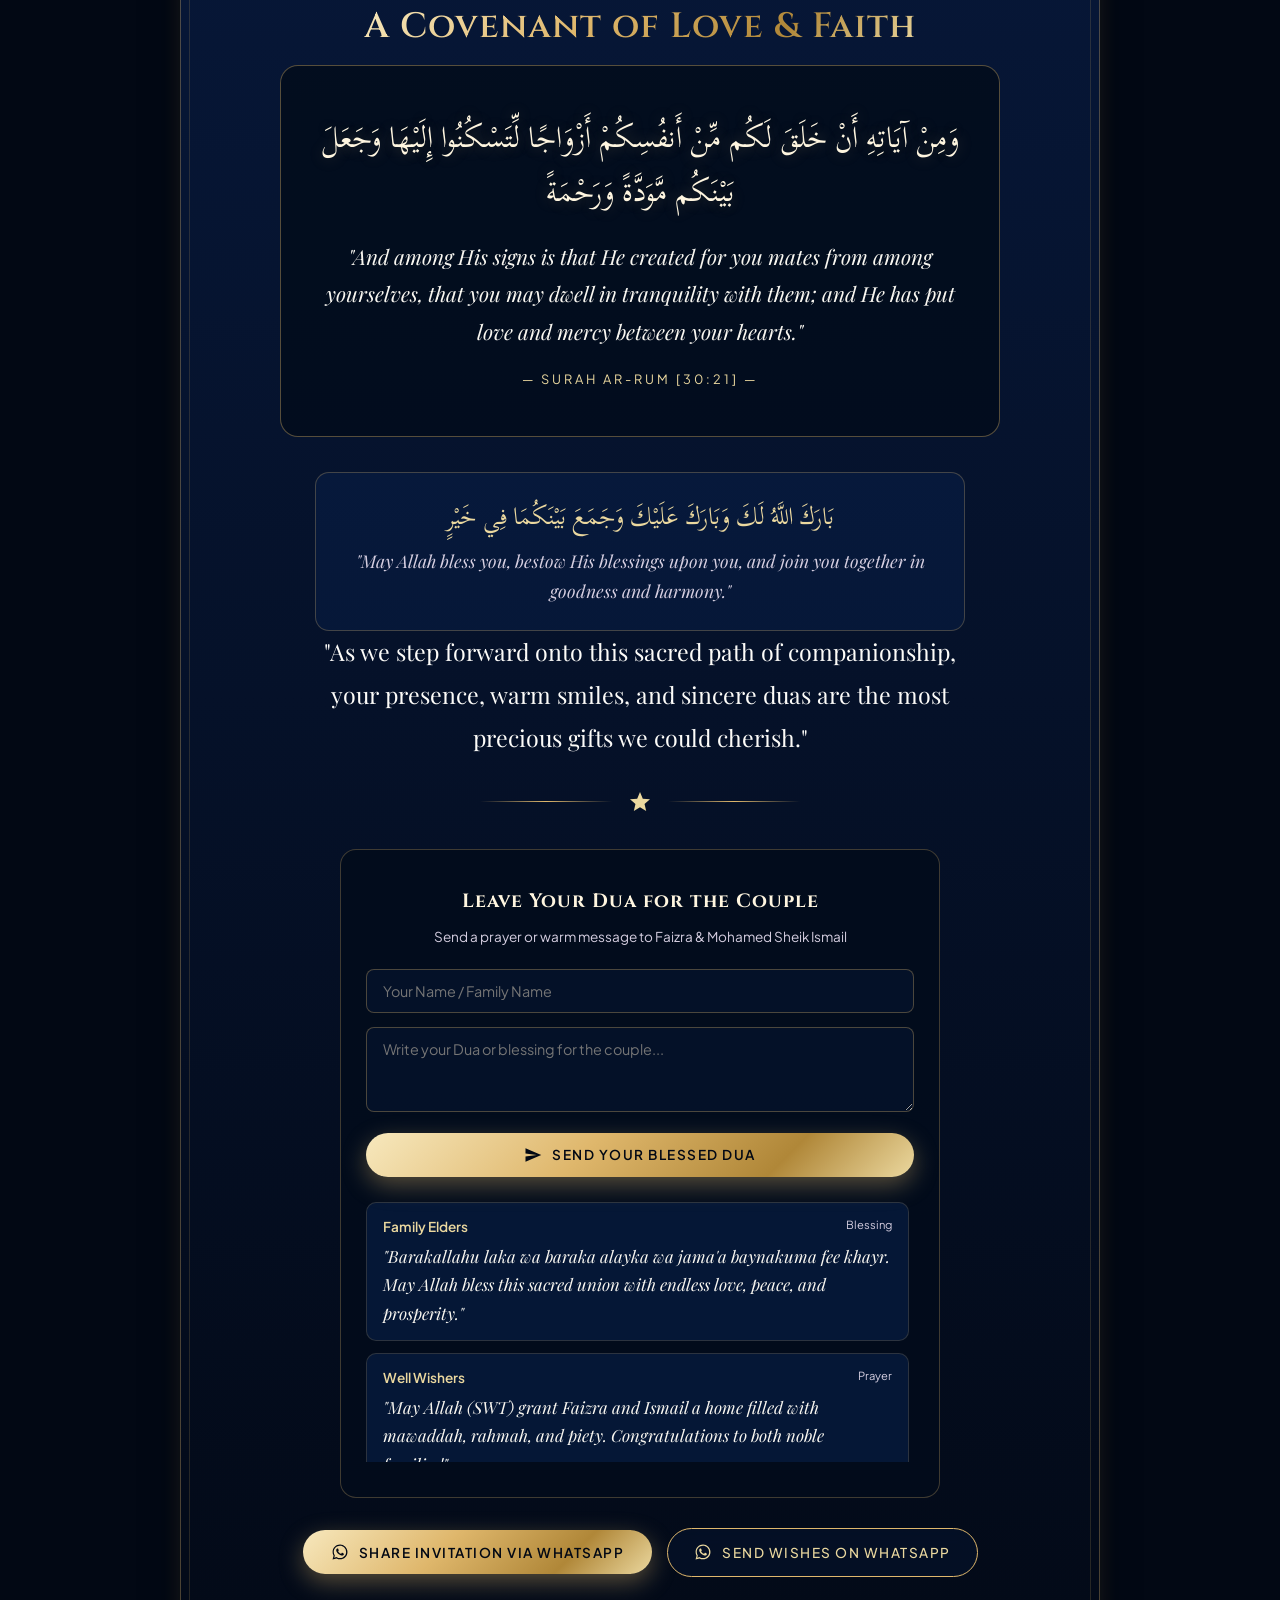
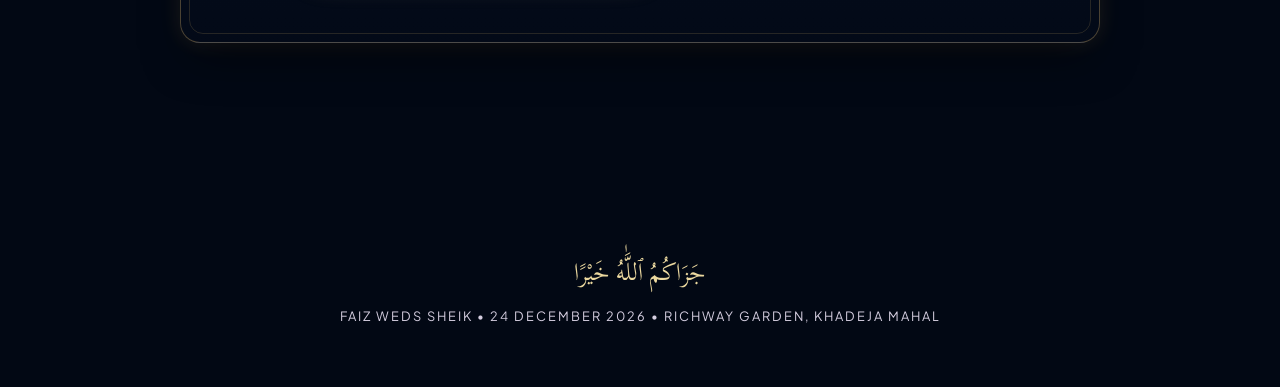
==== commit abc35f9a: "Remove top play audio button from header, keep compact mute toggle" ====
--- a/index.html
+++ b/index.html
@@ -64,23 +64,12 @@
       <button class="lang-tab" data-lang="ar" role="tab" aria-selected="false" type="button">العربية</button>
     </div>
 
-    <!-- Music Controls: Mute & Play/Pause -->
+    <!-- Music Controls: Mute Audio -->
     <div class="music-controls-group">
       <button id="mute-toggle-btn" class="mute-toggle-btn" aria-label="Mute / Unmute Audio" type="button" title="Mute/Unmute">
-        <svg class="speaker-icon" width="16" height="16" viewBox="0 0 24 24" fill="currentColor" aria-hidden="true">
+        <svg class="speaker-icon" width="18" height="18" viewBox="0 0 24 24" fill="currentColor" aria-hidden="true">
           <path id="speaker-icon-path" d="M3 9v6h4l5 5V4L7 9H3zm13.5 3c0-1.77-1.02-3.29-2.5-4.03v8.05c1.48-.73 2.5-2.25 2.5-4.02zM14 3.23v2.06c2.89.86 5 3.54 5 6.71s-2.11 5.85-5 6.71v2.06c4.01-.91 7-4.49 7-8.77s-2.99-7.86-7-8.77z"/>
         </svg>
-      </button>
-
-      <button id="music-toggle-btn" class="music-toggle-btn" aria-label="Toggle ambient wedding melody" type="button">
-        <span class="music-icon-wrap" aria-hidden="true">
-          <span class="sound-waves">
-            <span class="sound-bar"></span>
-            <span class="sound-bar"></span>
-            <span class="sound-bar"></span>
-          </span>
-        </span>
-        <span id="music-btn-text" data-i18n="music_play">Play Music</span>
       </button>
     </div>
   </header>
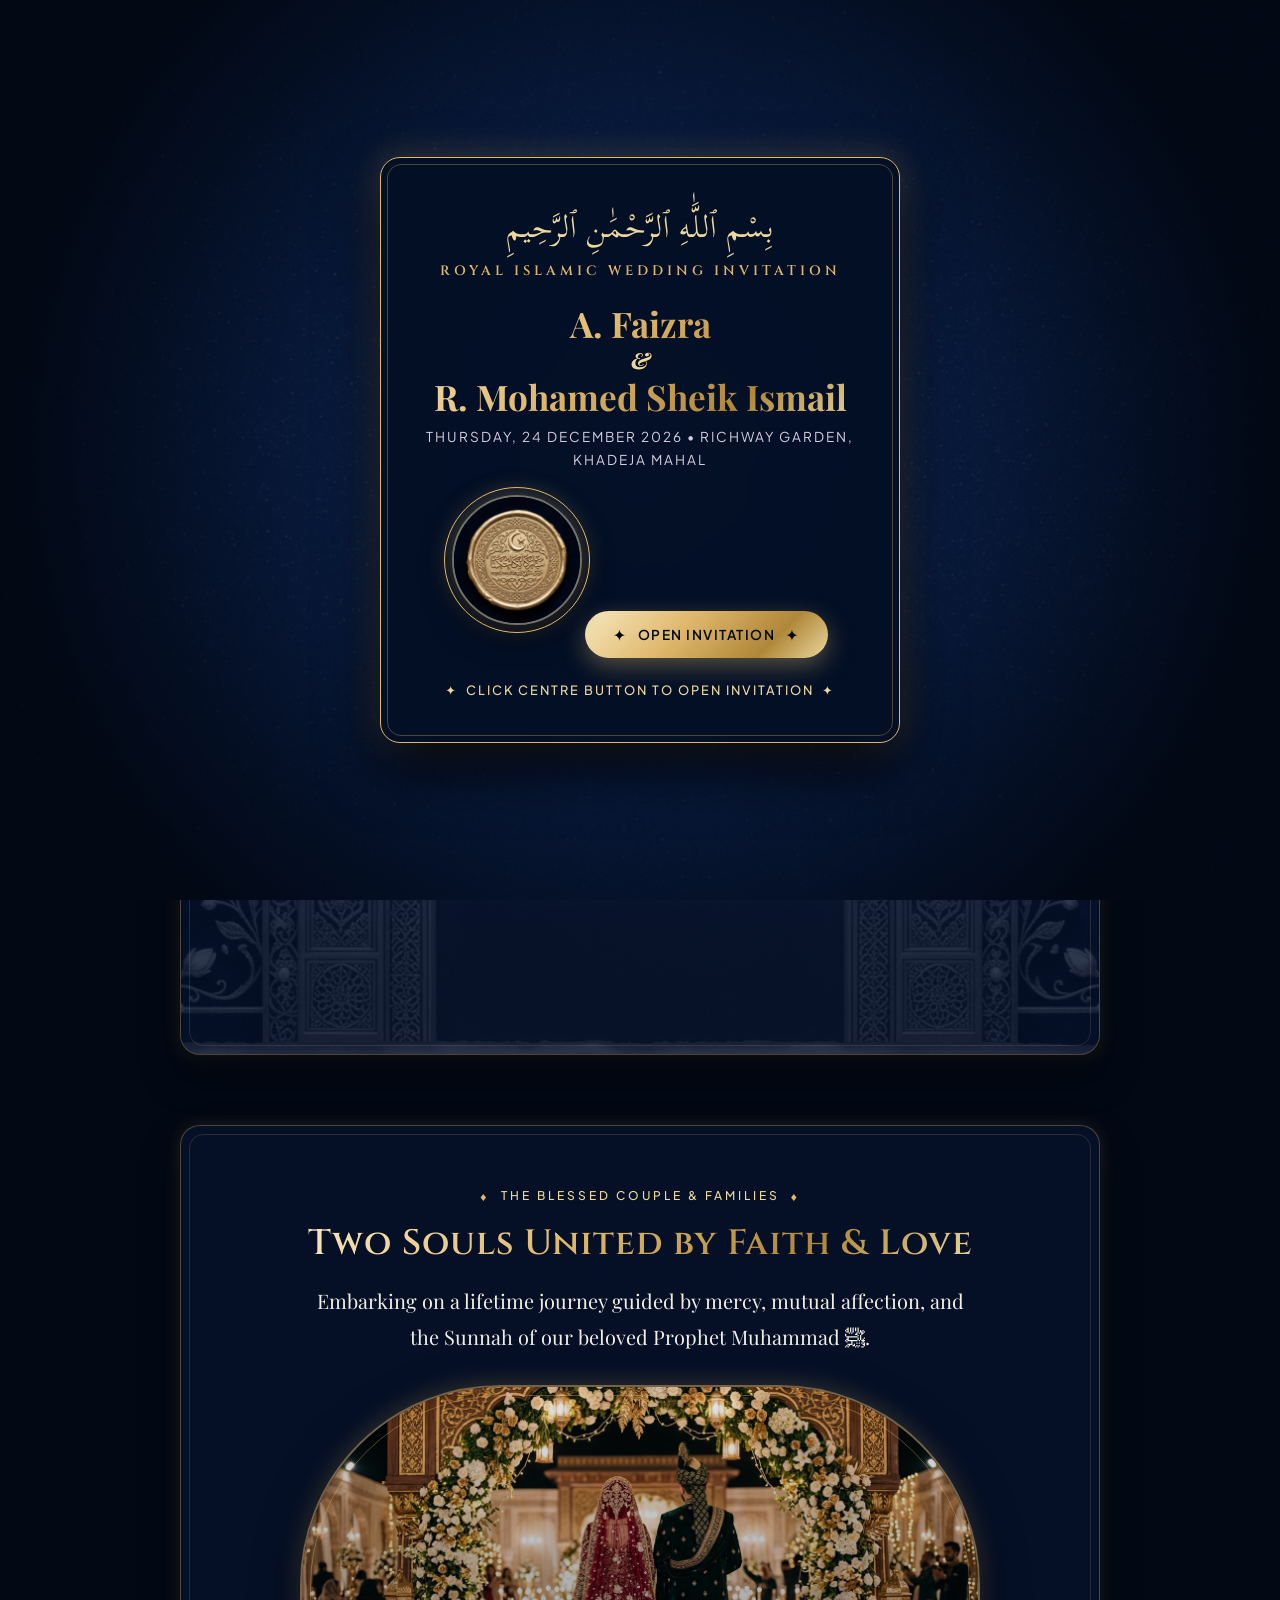
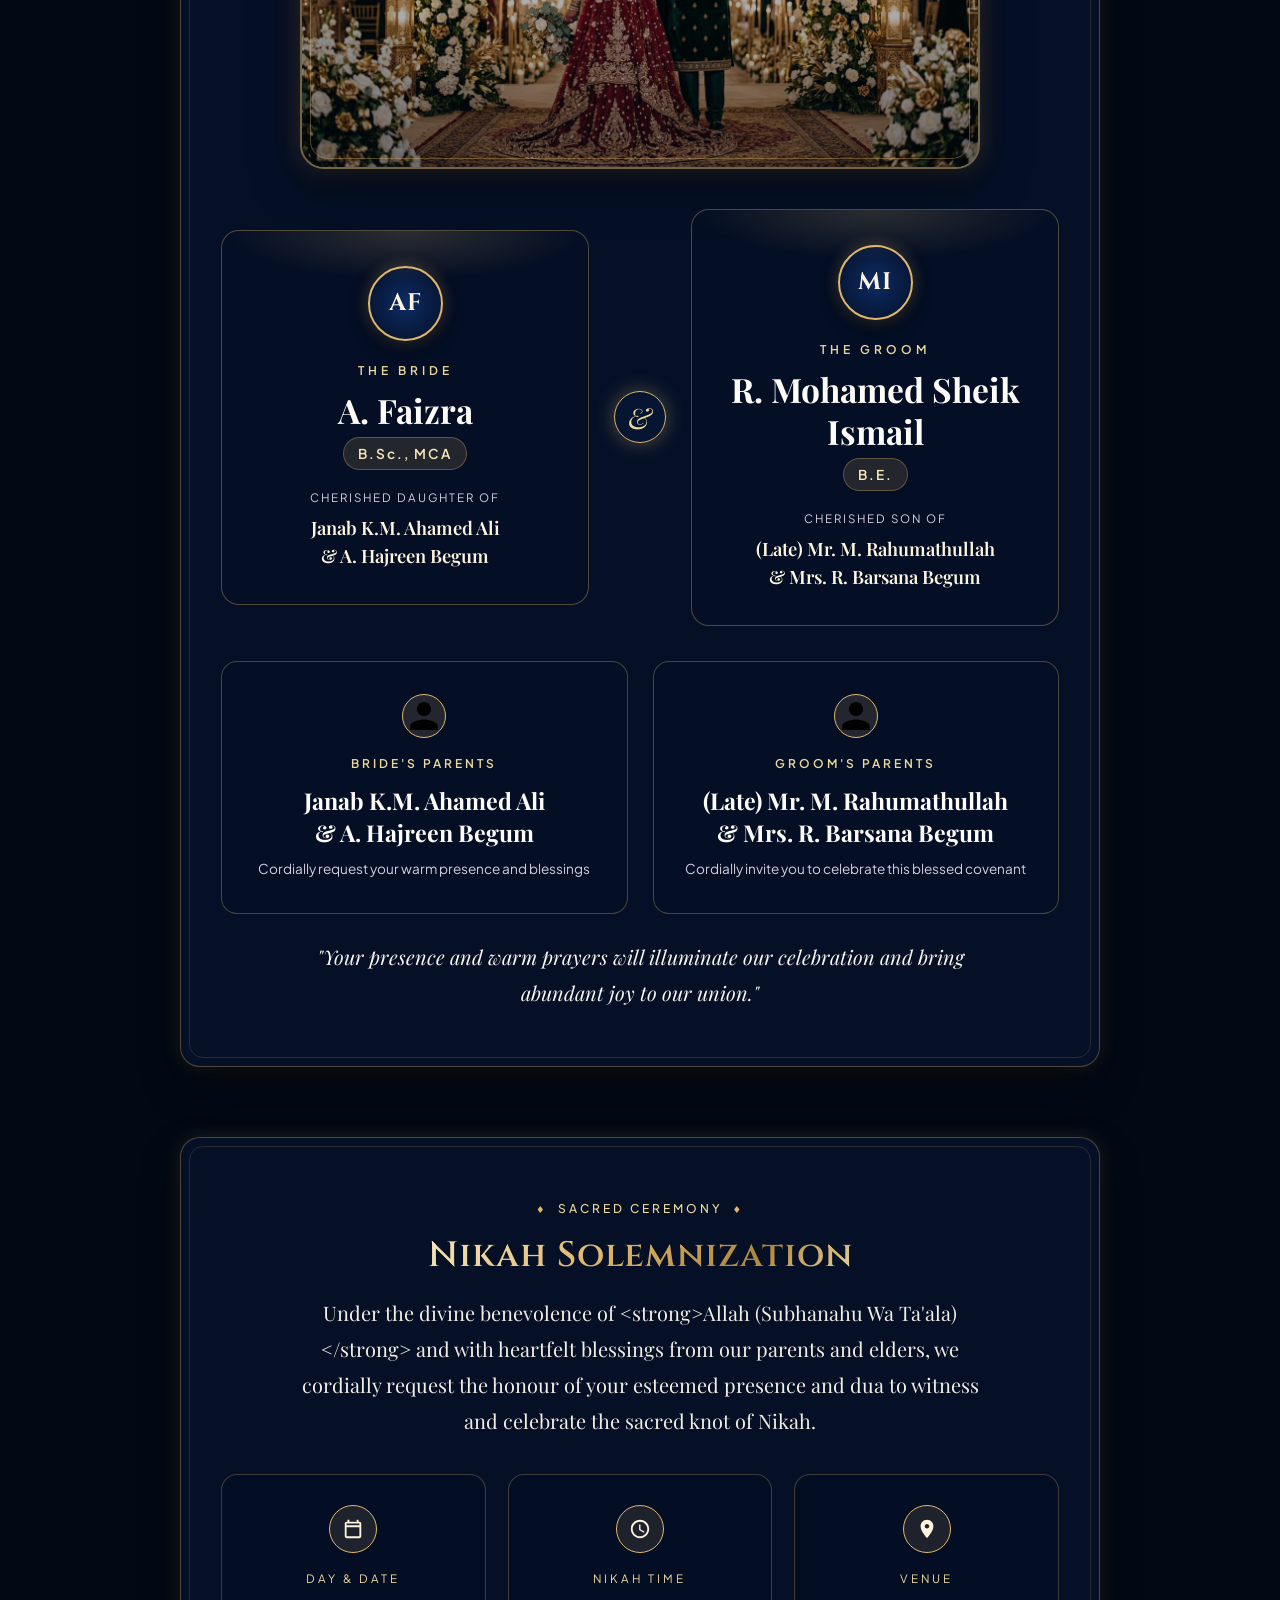
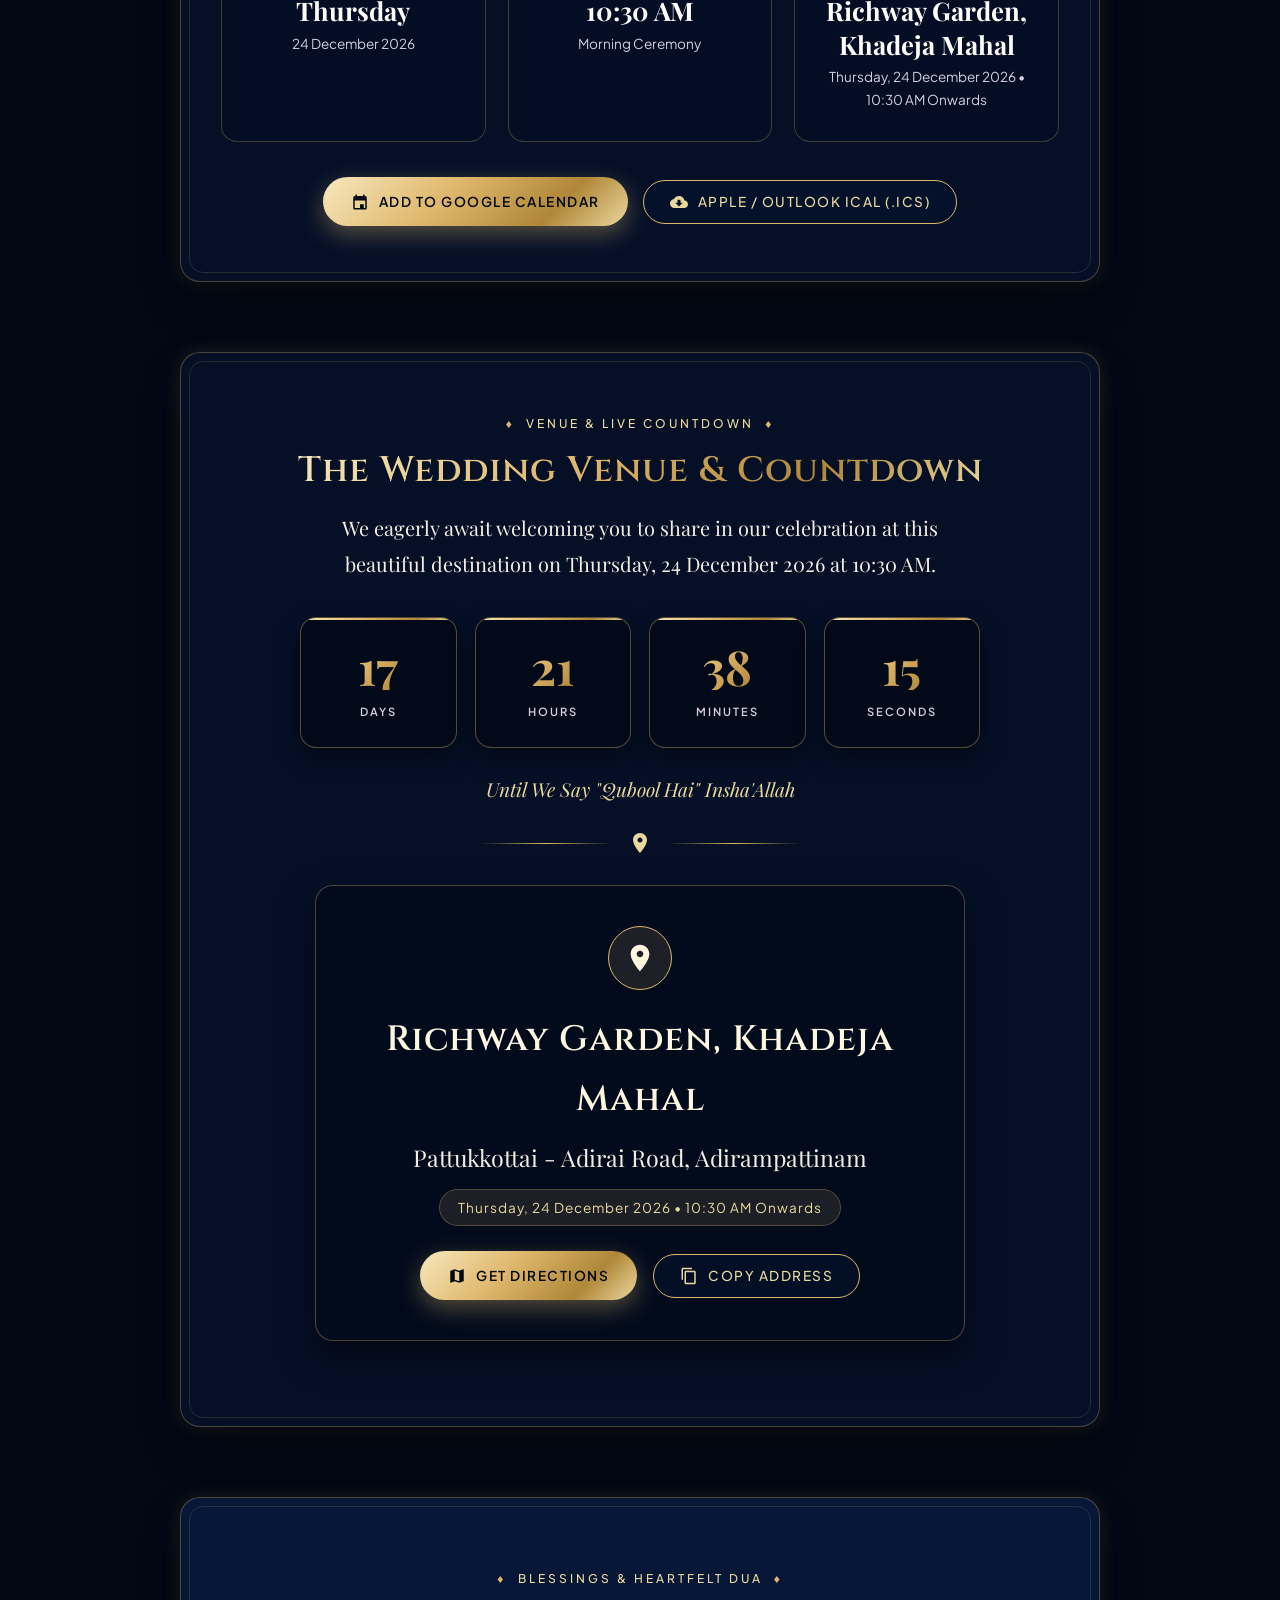
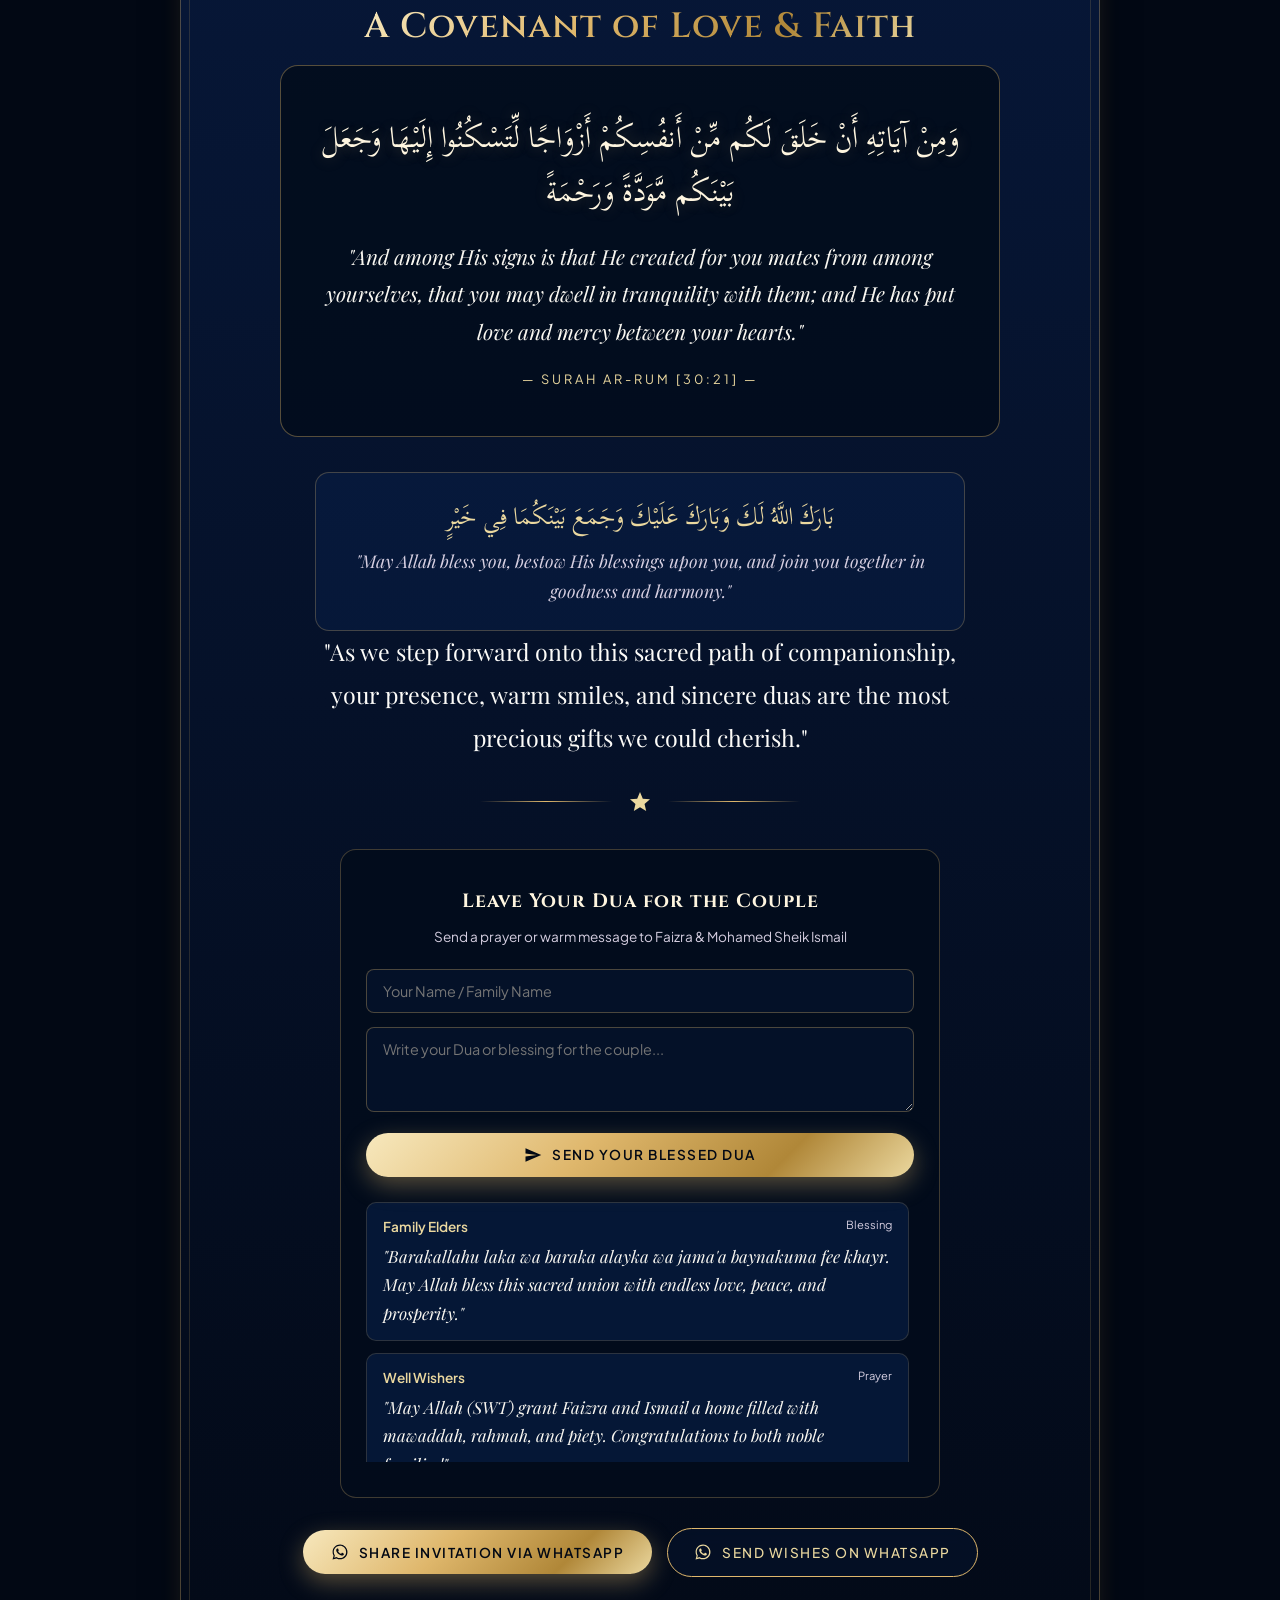
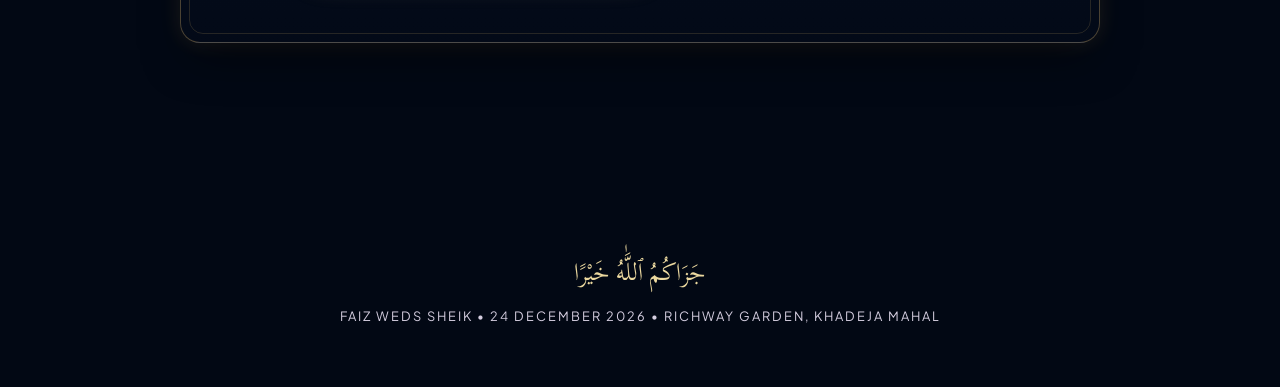
==== commit 886c743d: "Add real Baraka Allahu Lakuma MP3 (Maher Zain) and fix audio load logic with proper canplaythrough/e" ====
--- a/index.html
+++ b/index.html
@@ -108,7 +108,7 @@
     </div>
   </div>
 
-  <!-- Background Audio Element ("Baraka Allahu Lakuma") -->
+  <!-- Background Audio: "Baraka Allahu Lakuma" by Maher Zain (self-hosted in public/audio/) -->
   <audio id="wedding-audio" loop preload="none">
     <source src="public/audio/baraka-allahu-lakuma.mp3" type="audio/mpeg">
   </audio>
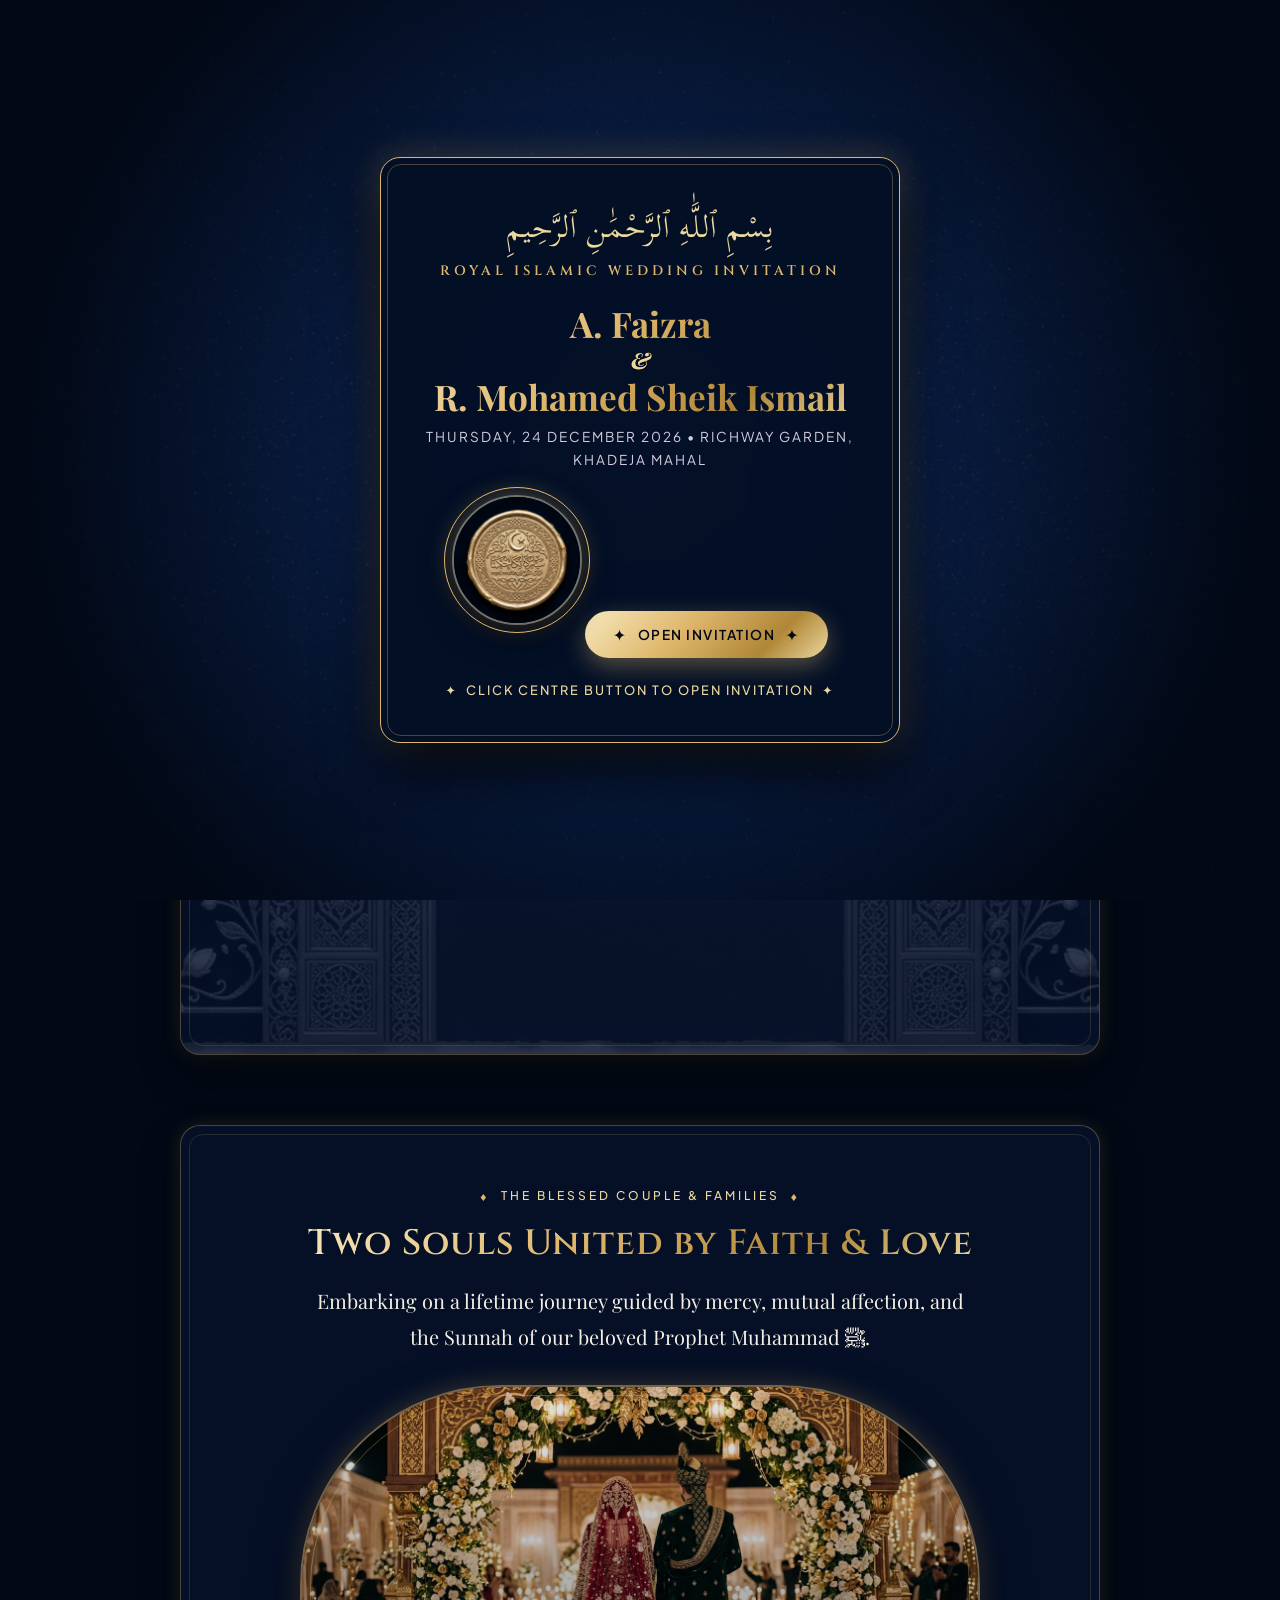
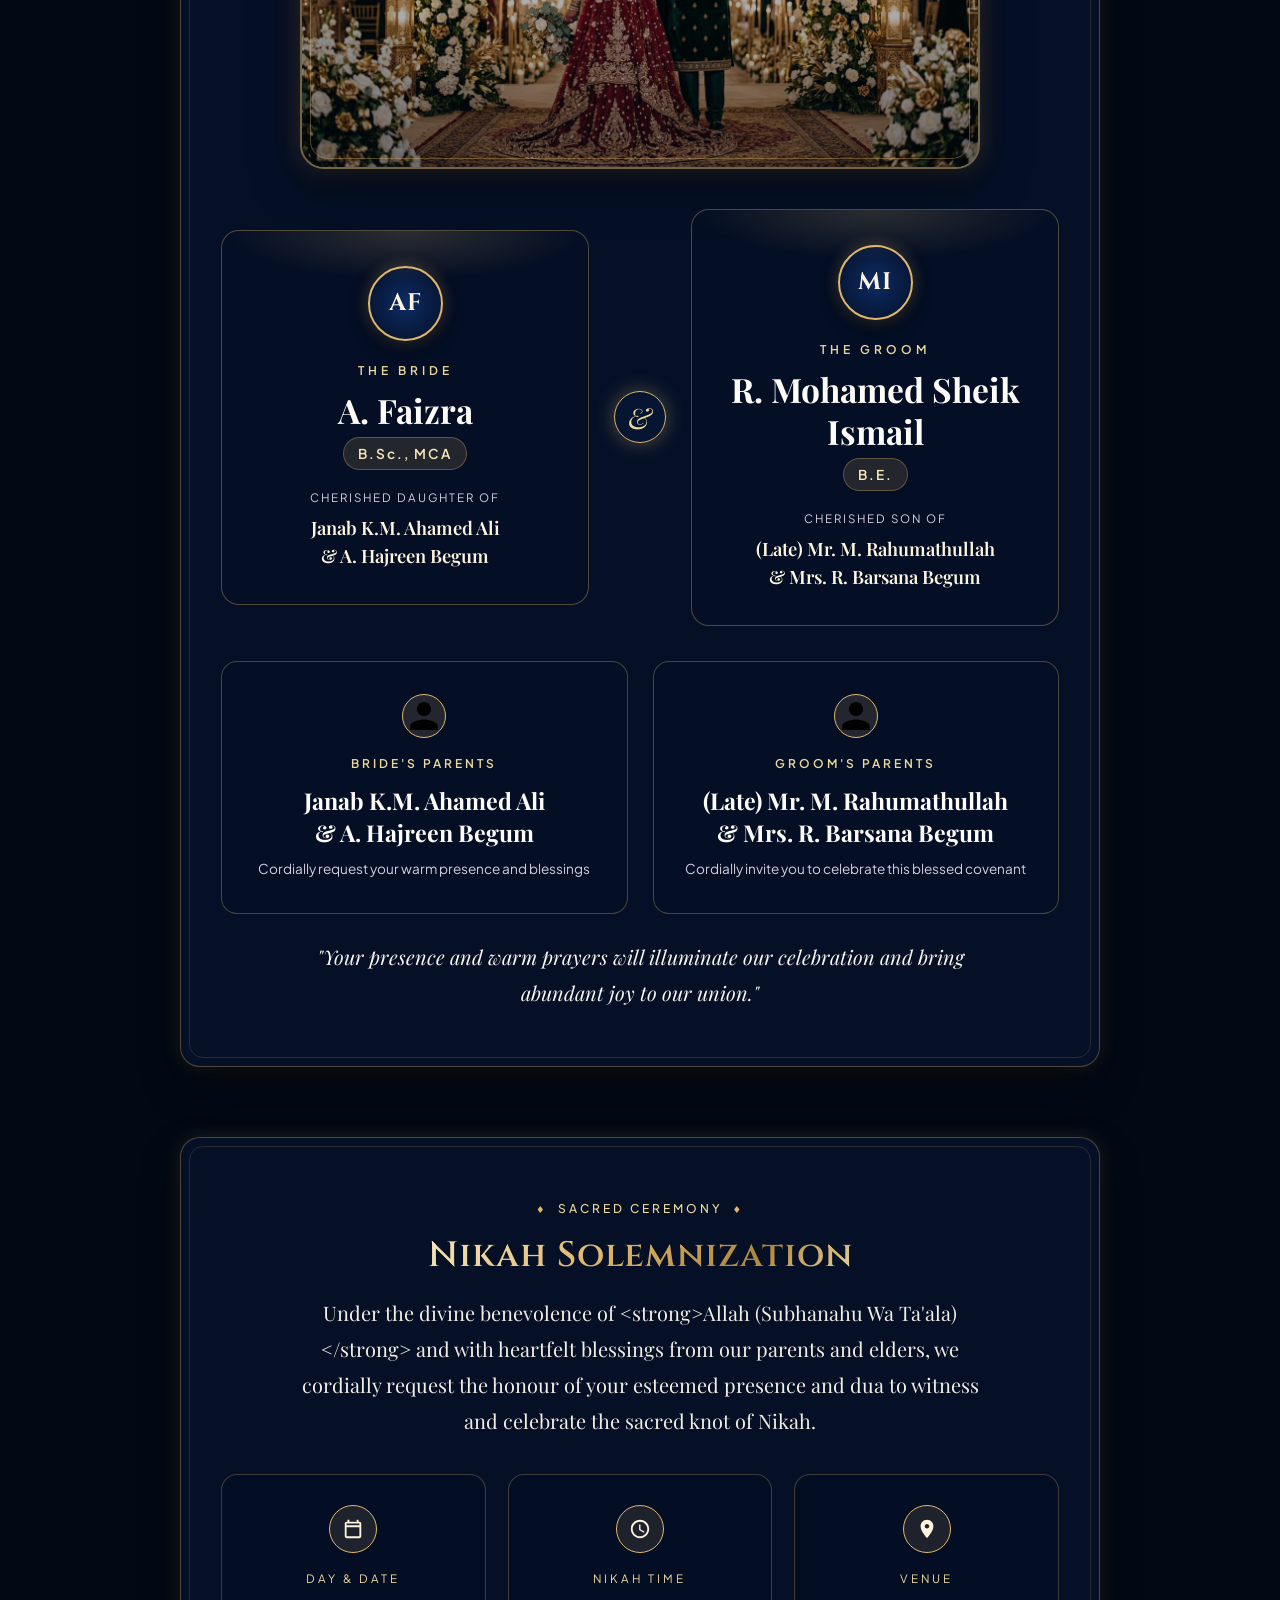
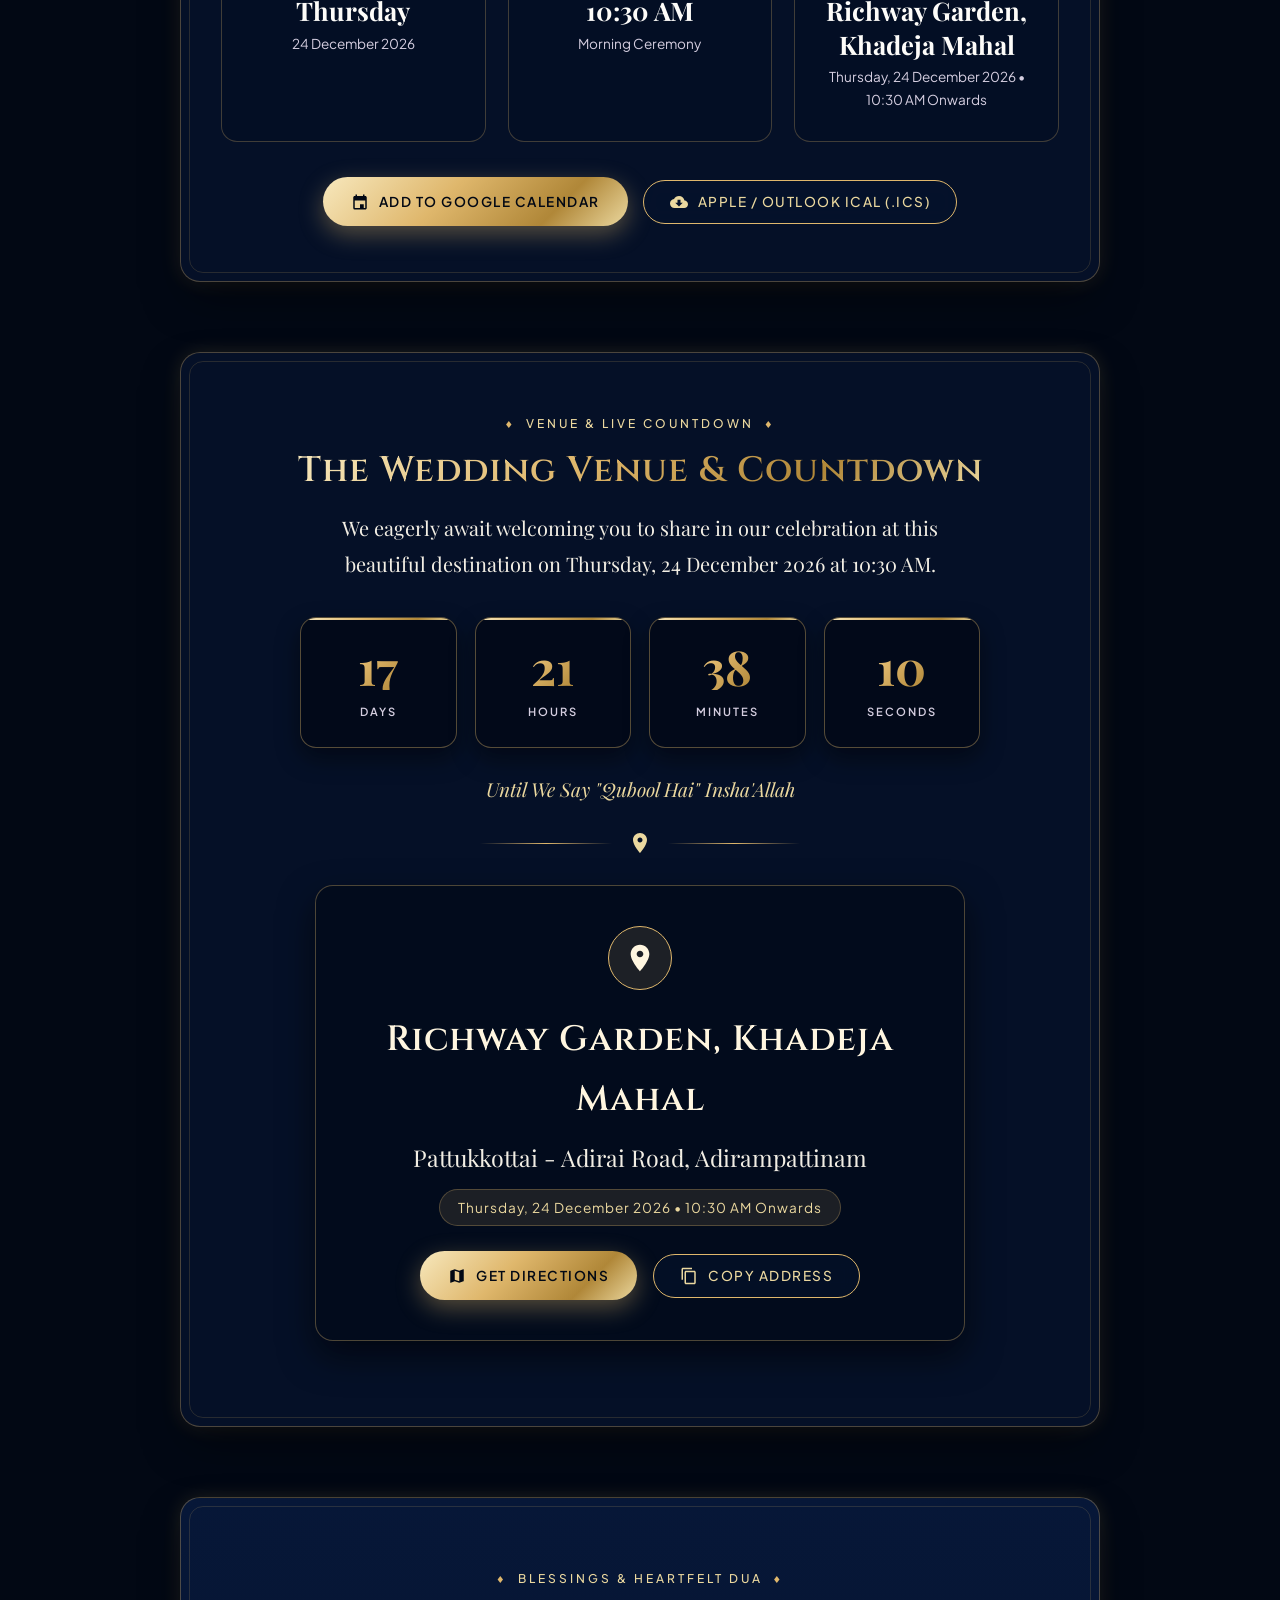
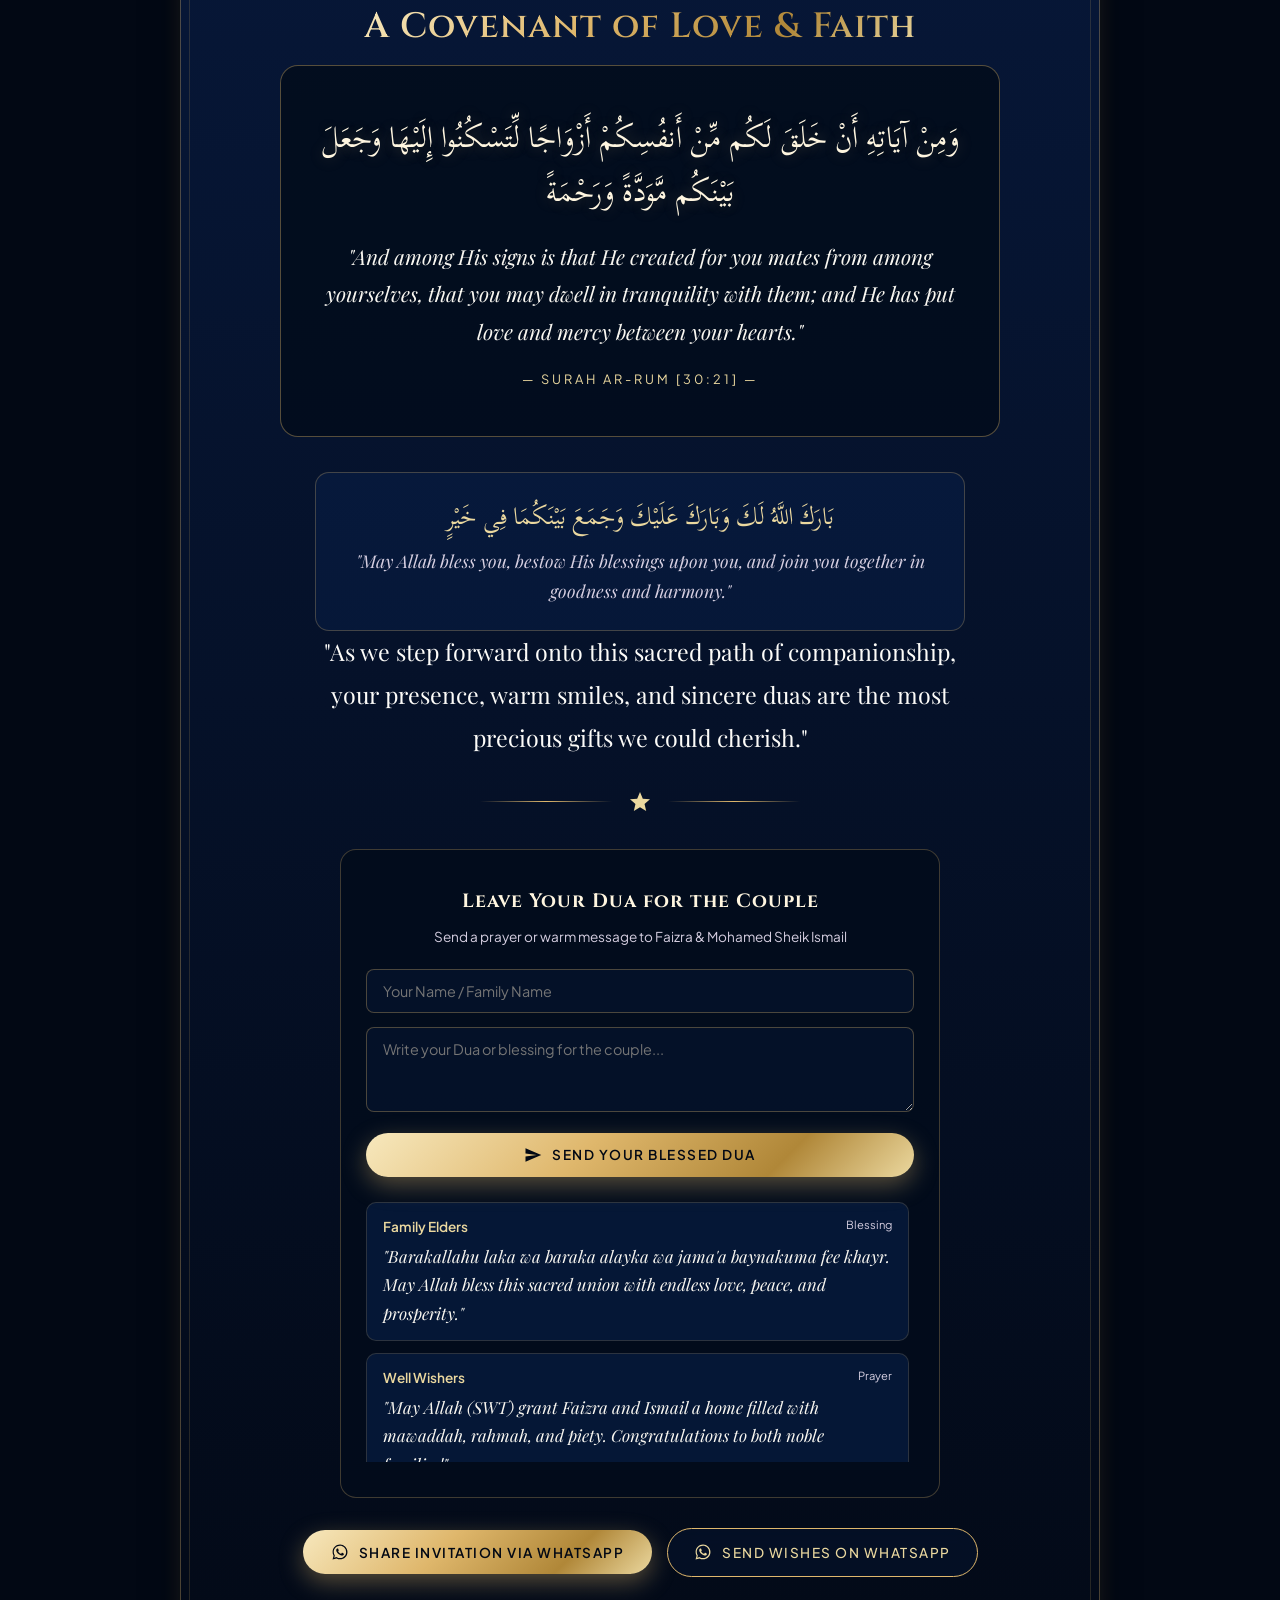
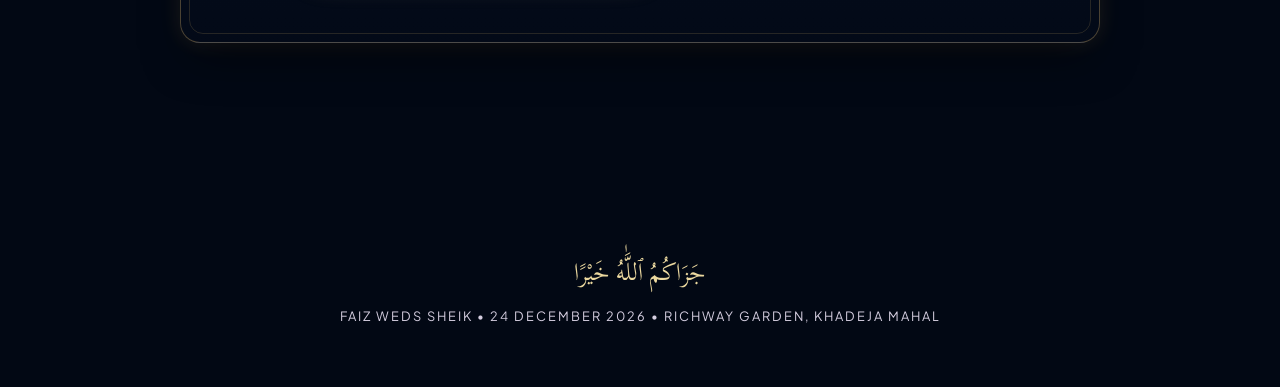
==== commit 6ad9e24e: "Fix 404 routing with vercel.json, multi-path audio streaming (audio/, public/audio/, assets/audio/)," ====
--- a/index.html
+++ b/index.html
@@ -108,9 +108,11 @@
     </div>
   </div>
 
-  <!-- Background Audio: "Baraka Allahu Lakuma" by Maher Zain (self-hosted in public/audio/) -->
-  <audio id="wedding-audio" loop preload="none">
+  <!-- Background Audio: "Baraka Allahu Lakuma" (Multi-path fallback) -->
+  <audio id="wedding-audio" loop preload="auto">
+    <source src="audio/baraka-allahu-lakuma.mp3" type="audio/mpeg">
     <source src="public/audio/baraka-allahu-lakuma.mp3" type="audio/mpeg">
+    <source src="assets/audio/baraka-allahu-lakuma.mp3" type="audio/mpeg">
   </audio>
 
   <!-- ==========================================================================
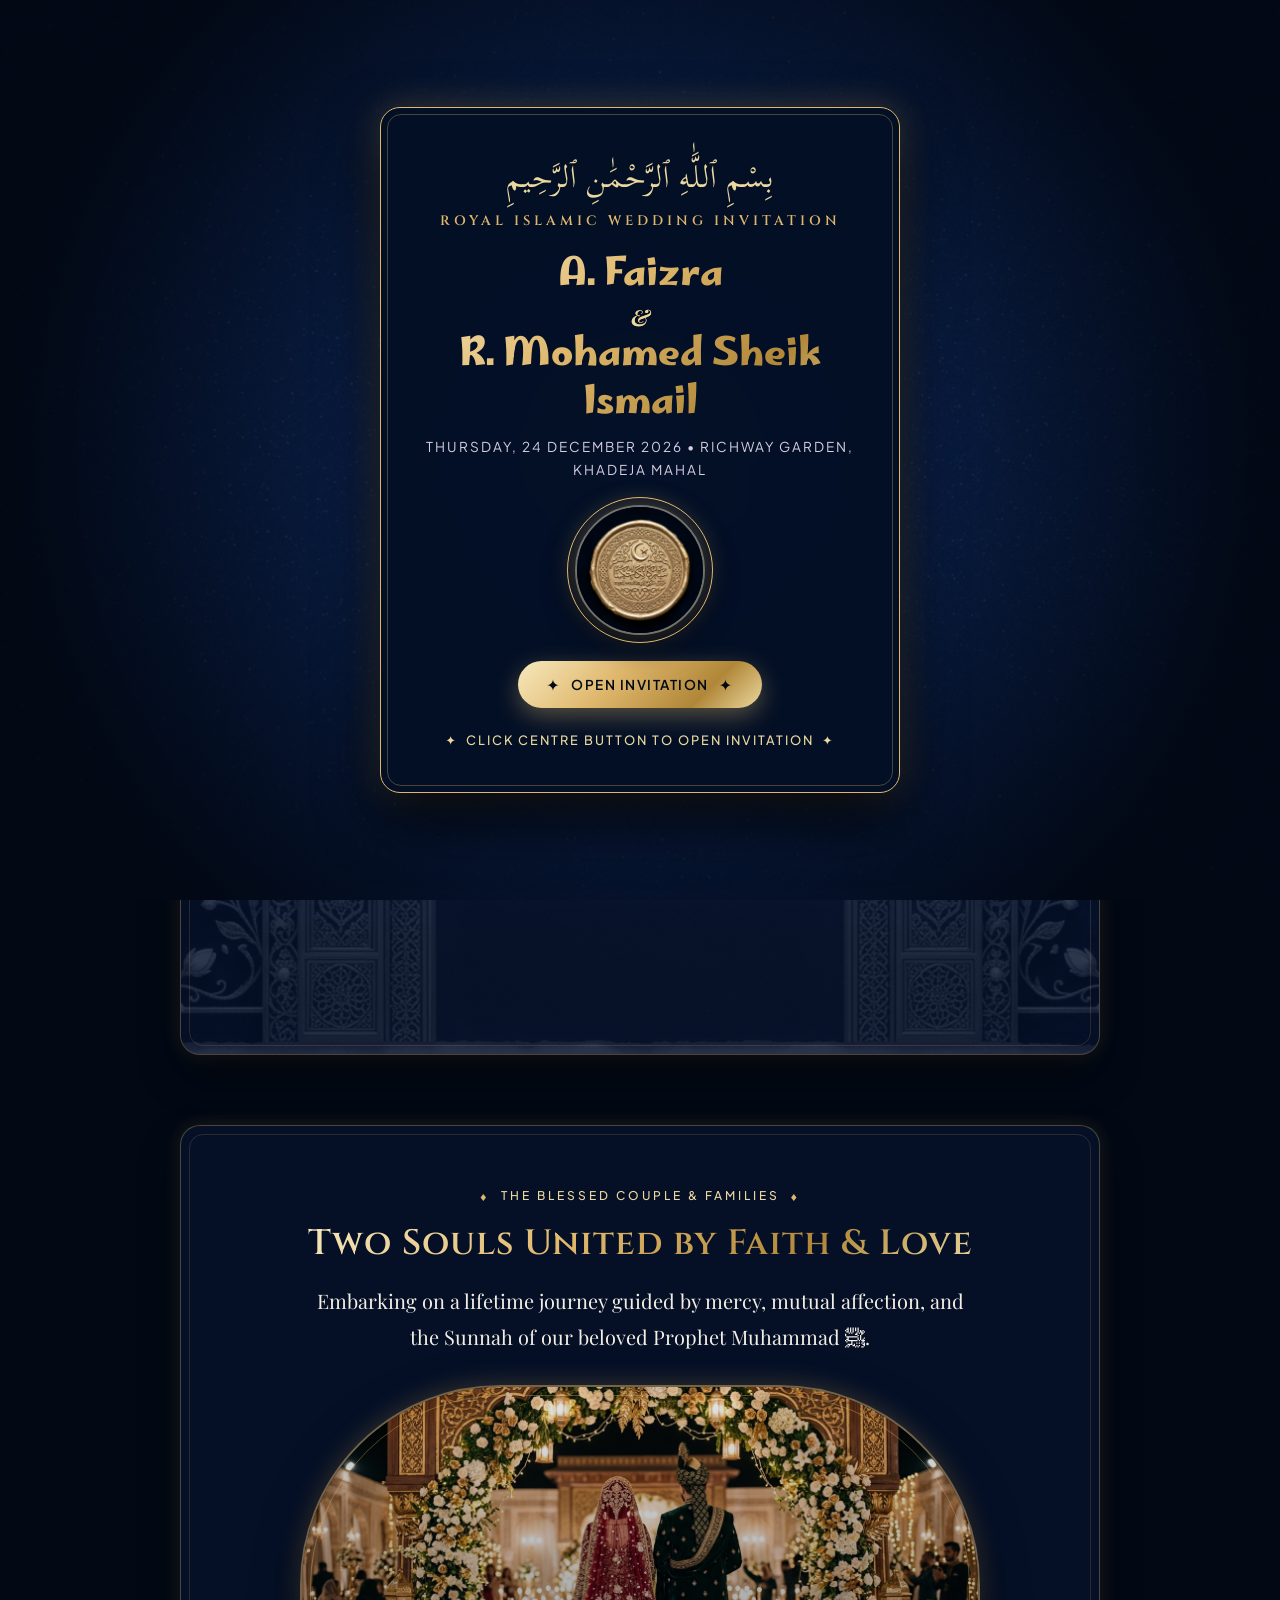
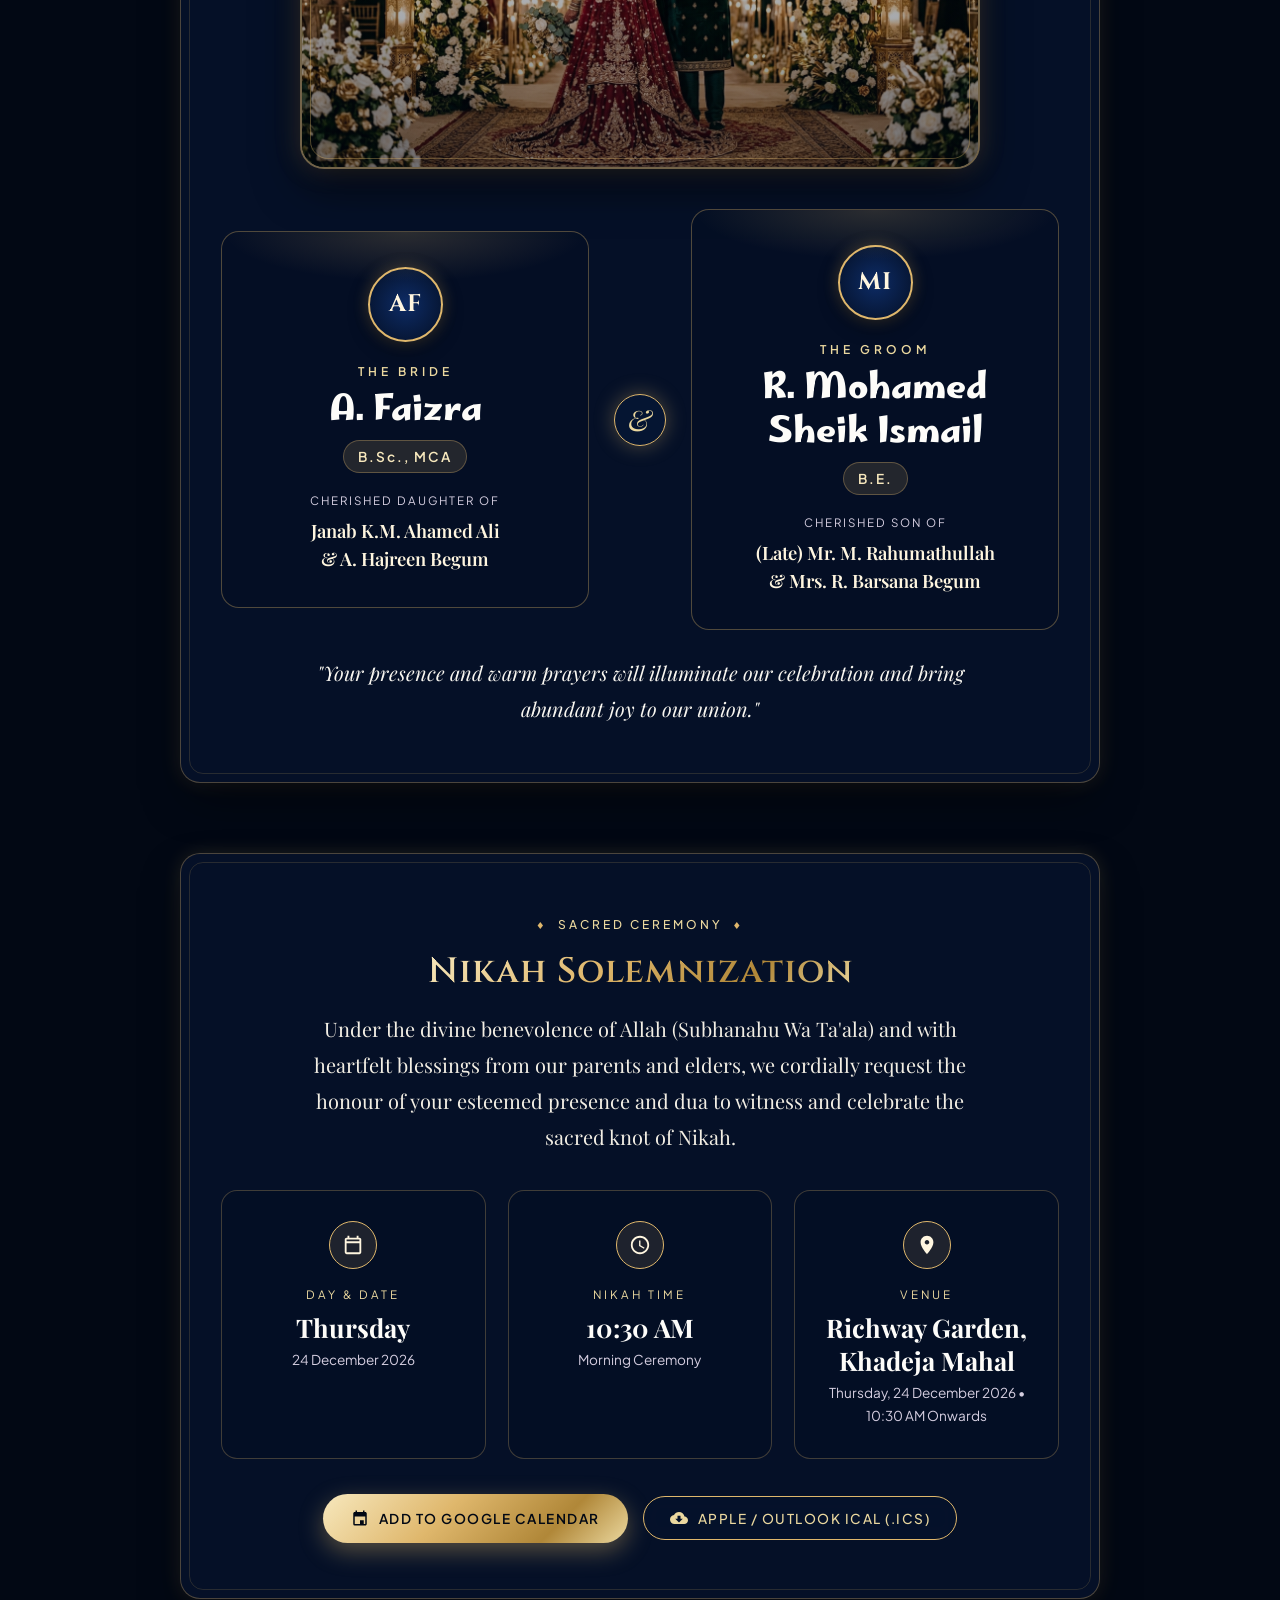
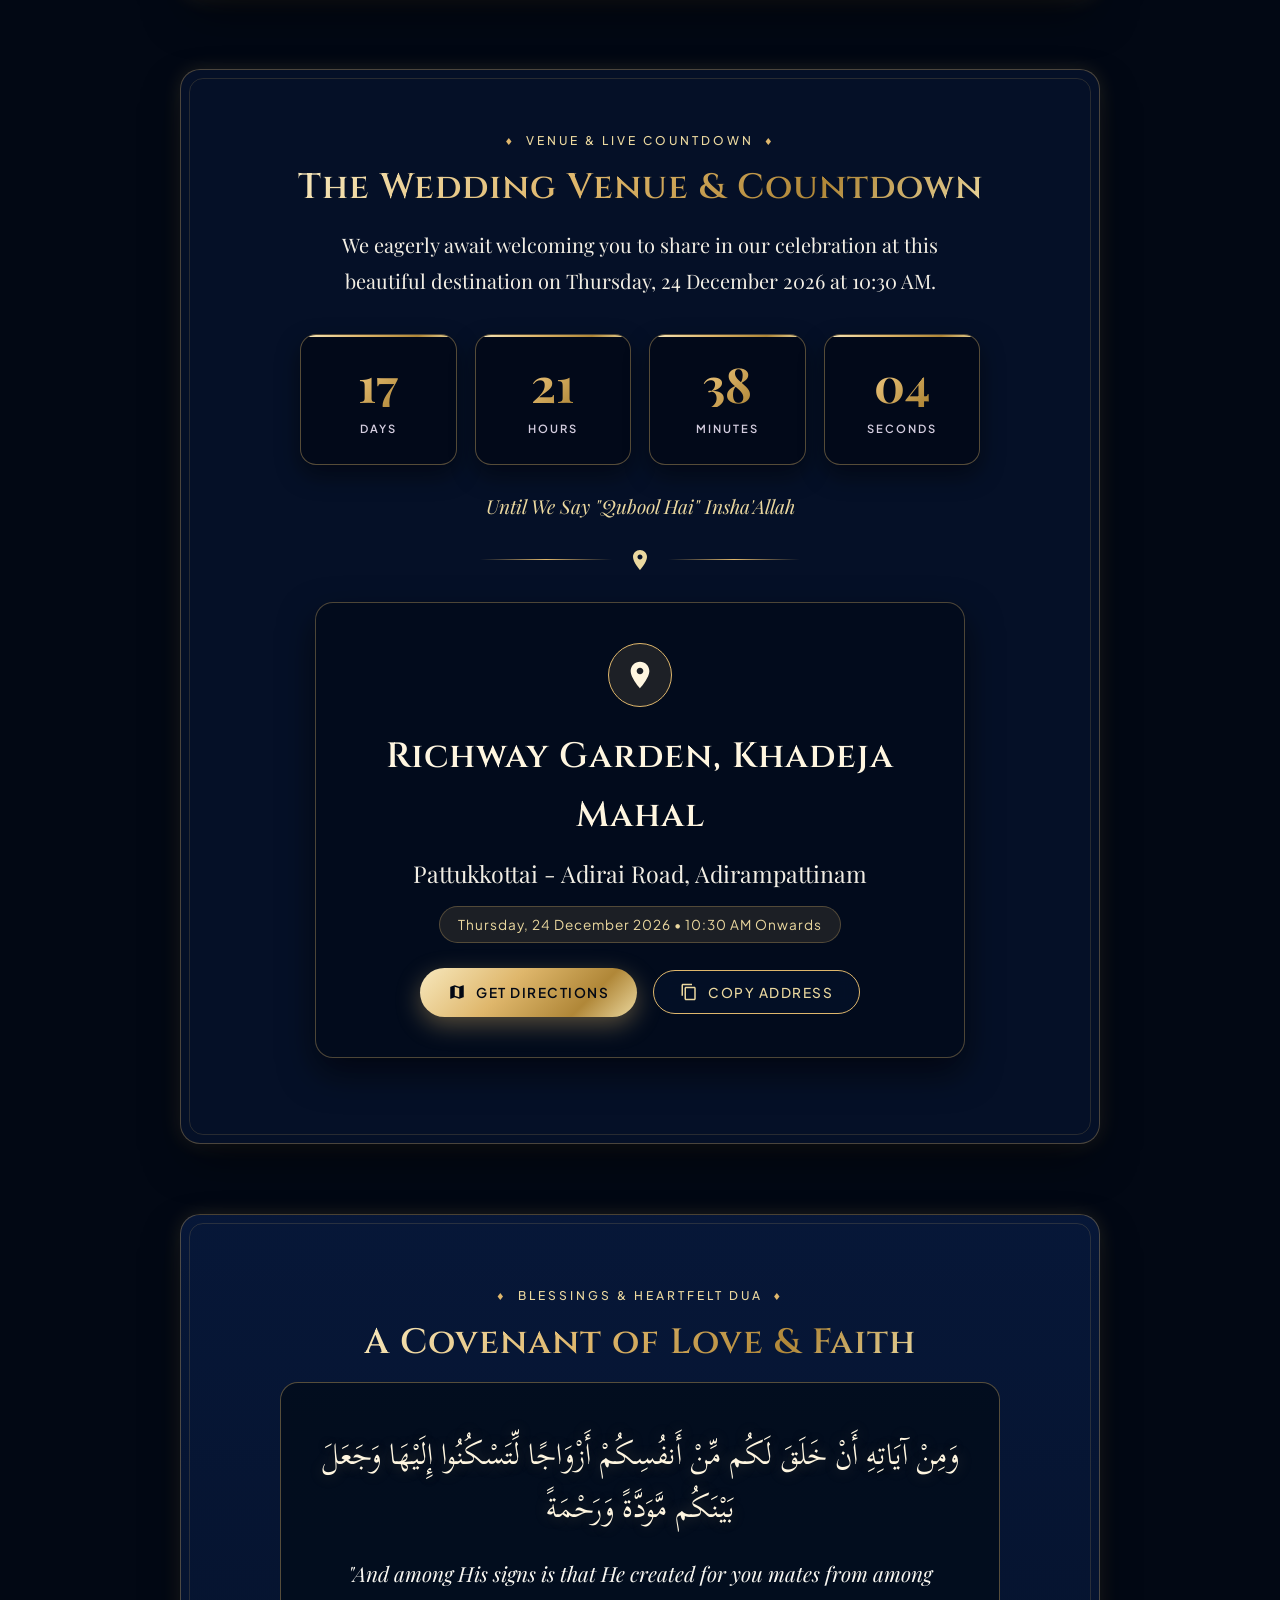
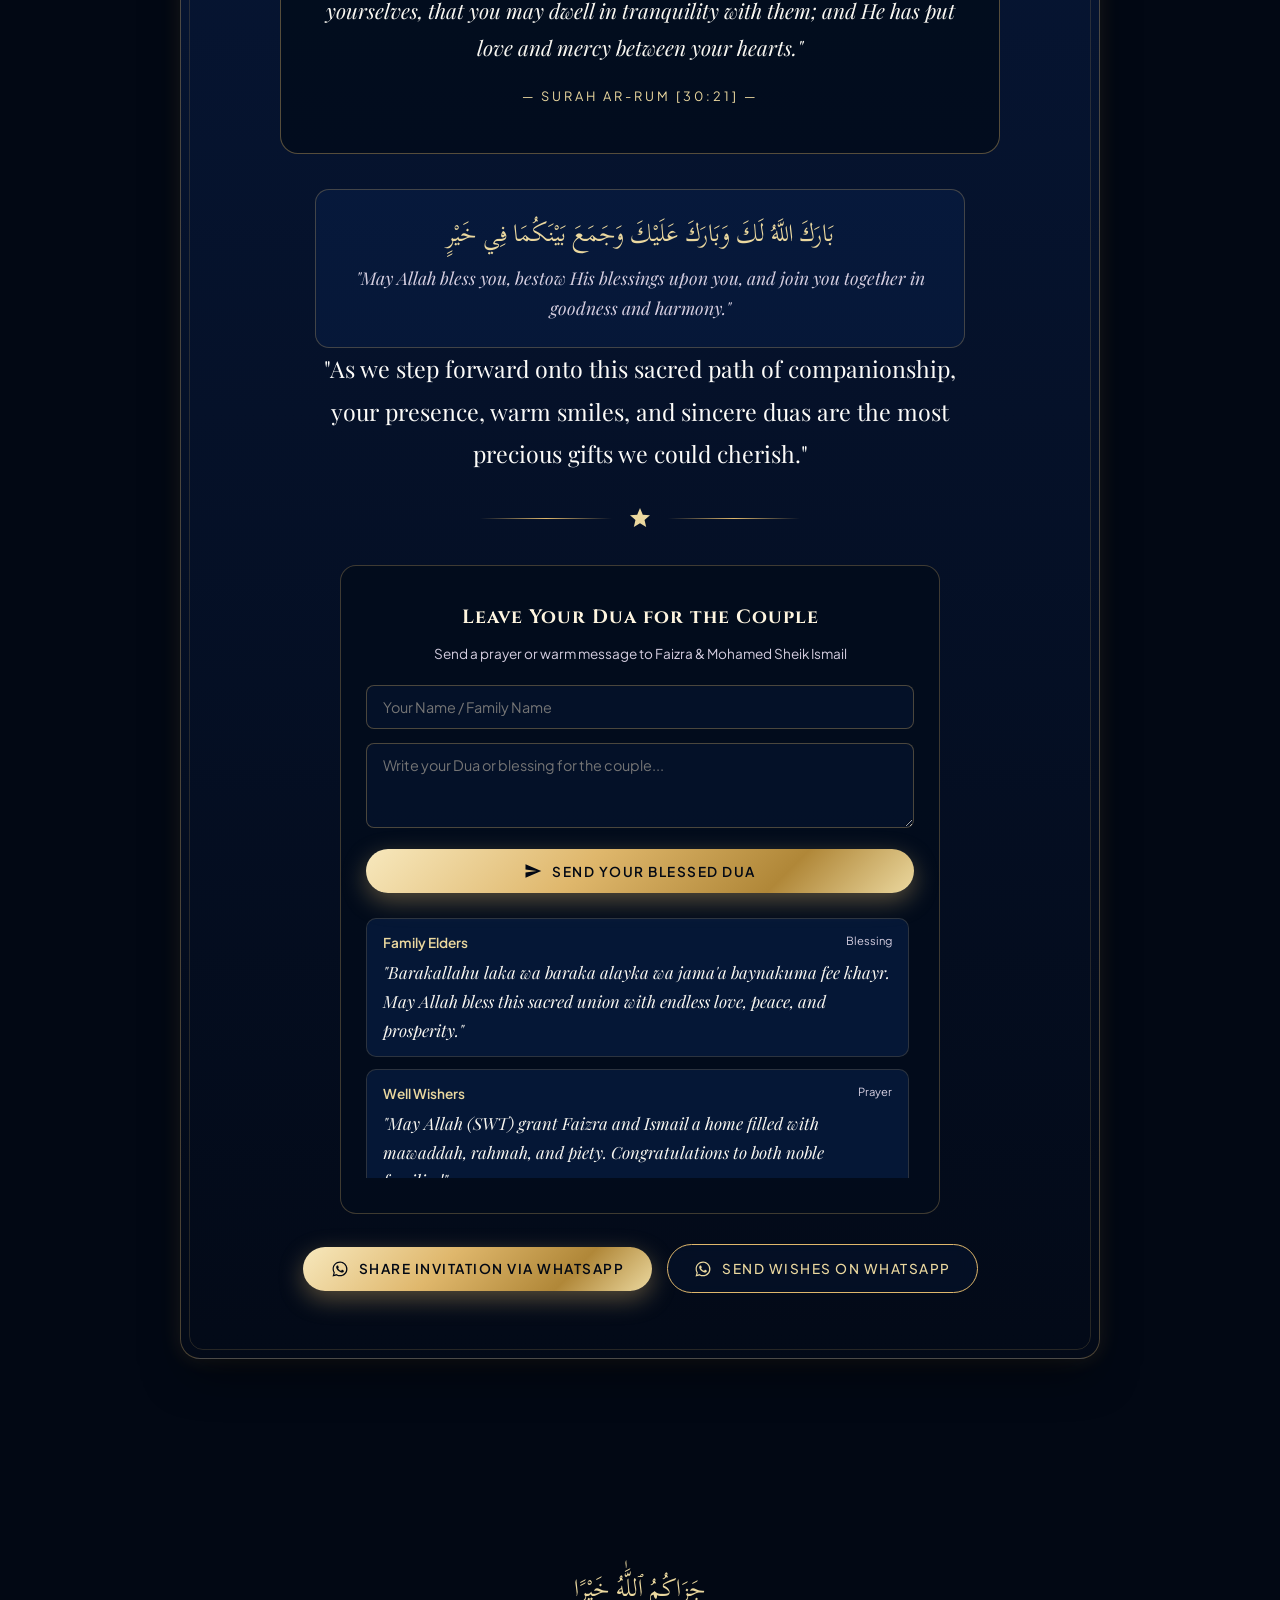
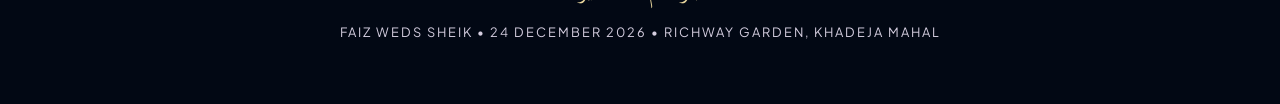
==== commit 9ff40e0a: "Fix: Remove duplicate parent cards + remove <strong> tags from Nikah page text" ====
--- a/index.html
+++ b/index.html
@@ -268,31 +268,6 @@
         </article>
       </div>
 
-      <!-- Families Section Integration -->
-      <div class="family-grid">
-        <div class="family-pillar-card reveal-item delay-1">
-          <div class="family-pillar-icon" aria-hidden="true">
-            <svg viewBox="0 0 24 24"><path d="M12 12c2.21 0 4-1.79 4-4s-1.79-4-4-4-4 1.79-4 4 1.79 4 4 4zm0 2c-2.67 0-8 1.34-8 4v2h16v-2c0-2.66-5.33-4-8-4z"/></svg>
-          </div>
-          <p class="family-pillar-side" data-i18n="family_bride_side">Bride's Parents</p>
-          <h3 class="family-pillar-names" data-i18n-html="bride_parents">
-            Janab K.M. Ahamed Ali<br>&amp; A. Hajreen Begum
-          </h3>
-          <p class="family-pillar-relation" data-i18n="family_bride_rel">Cordially request your warm presence and blessings</p>
-        </div>
-
-        <div class="family-pillar-card reveal-item delay-2">
-          <div class="family-pillar-icon" aria-hidden="true">
-            <svg viewBox="0 0 24 24"><path d="M12 12c2.21 0 4-1.79 4-4s-1.79-4-4-4-4 1.79-4 4 1.79 4 4 4zm0 2c-2.67 0-8 1.34-8 4v2h16v-2c0-2.66-5.33-4-8-4z"/></svg>
-          </div>
-          <p class="family-pillar-side" data-i18n="family_groom_side">Groom's Parents</p>
-          <h3 class="family-pillar-names" data-i18n-html="groom_parents">
-            (Late) Mr. M. Rahumathullah<br>&amp; Mrs. R. Barsana Begum
-          </h3>
-          <p class="family-pillar-relation" data-i18n="family_groom_rel">Cordially invite you to celebrate this blessed covenant</p>
-        </div>
-      </div>
-
       <p class="family-warm-invitation" data-i18n="family_invitation_msg">
         "Your presence and warm prayers will illuminate our celebration and bring abundant joy to our union."
       </p>
--- a/styles.css
+++ b/styles.css
@@ -8,7 +8,7 @@
    ========================================================================== */
 
 /* --- Google Fonts Import --- */
-@import url('https://fonts.googleapis.com/css2?family=Amiri:ital,wght@0,400;0,700;1,400&family=Cinzel:wght@500;600;700;800;900&family=Cinzel+Decorative:wght@400;700;900&family=Playfair+Display:ital,wght@0,400;0,500;0,600;0,700;0,800;1,400;1,600&family=Cormorant+Garamond:ital,wght@0,400;0,600;0,700;1,400;1,600&family=Plus+Jakarta+Sans:wght@300;400;500;600;700&family=Noto+Serif+Tamil:wght@400;600;700&family=Scheherazade+New:wght@500;600;700&display=swap');
+@import url('https://fonts.googleapis.com/css2?family=Amiri:ital,wght@0,400;0,700;1,400&family=Cinzel:wght@500;600;700;800;900&family=Cinzel+Decorative:wght@400;700;900&family=Playfair+Display:ital,wght@0,400;0,500;0,600;0,700;0,800;1,400;1,600&family=Cormorant+Garamond:ital,wght@0,400;0,600;0,700;1,400;1,600&family=Plus+Jakarta+Sans:wght@300;400;500;600;700&family=Noto+Serif+Tamil:wght@400;600;700&family=Scheherazade+New:wght@500;600;700&family=Marhey:wght@400;500;600;700&family=Reem+Kufi:wght@400;500;600;700&display=swap');
 
 /* --- Design Tokens & Variables --- */
 :root {
@@ -47,6 +47,7 @@
   --font-royal: 'Cinzel', 'Cinzel Decorative', 'Playfair Display', Georgia, serif;
   --font-serif: 'Playfair Display', 'Cormorant Garamond', Georgia, serif;
   --font-arabic: 'Scheherazade New', 'Amiri', 'Traditional Arabic', serif;
+  --font-arabic-english: 'Marhey', 'Reem Kufi', 'Scheherazade New', serif;
   --font-tamil: 'Noto Serif Tamil', 'Latha', serif;
   --font-sans: 'Plus Jakarta Sans', system-ui, -apple-system, sans-serif;
 
@@ -367,6 +368,10 @@
   box-shadow: 0 25px 60px rgba(0, 0, 0, 0.85), 0 0 35px rgba(223, 183, 108, 0.28);
   backdrop-filter: blur(14px);
   animation: cardFloat 6s ease-in-out infinite;
+  /* Flex column so all children (including wax seal & button) are centered */
+  display: flex;
+  flex-direction: column;
+  align-items: center;
 }
 
 @keyframes cardFloat {
@@ -402,15 +407,16 @@
 }
 
 .envelope-names {
-  font-family: var(--font-serif);
-  font-size: 2.2rem;
-  font-weight: 700;
+  font-family: var(--font-arabic-english);
+  font-size: 2.4rem;
+  font-weight: 600;
   color: var(--ivory-white);
-  line-height: 1.2;
+  line-height: 1.25;
   margin-bottom: 6px;
   background: var(--gold-gradient);
   -webkit-background-clip: text;
   -webkit-text-fill-color: transparent;
+  width: 100%;
 }
 
 .envelope-and {
@@ -433,9 +439,13 @@
 
 .wax-seal-wrapper {
   position: relative;
-  display: inline-block;
+  display: flex;
+  align-items: center;
+  justify-content: center;
   cursor: pointer;
   margin: 0 auto 16px;
+  width: 130px;
+  height: 130px;
   transition: transform 0.4s var(--ease-royal);
 }
 
@@ -474,11 +484,14 @@
   font-size: 0.95rem;
   letter-spacing: 2px;
   font-weight: 700;
-  display: inline-flex;
-  align-items: center;
+  display: flex;
+  align-items: center;
+  justify-content: center;
   gap: 12px;
   cursor: pointer;
   box-shadow: 0 8px 30px rgba(223, 183, 108, 0.45);
+  align-self: center;
+  width: fit-content;
 }
 
 .open-invitation-center-btn:hover {
@@ -1062,9 +1075,9 @@
 }
 
 .couple-name {
-  font-family: var(--font-serif);
-  font-size: 2.1rem;
-  font-weight: 700;
+  font-family: var(--font-arabic-english);
+  font-size: 2.2rem;
+  font-weight: 600;
   color: var(--ivory-white);
   line-height: 1.25;
   margin-bottom: 6px;
